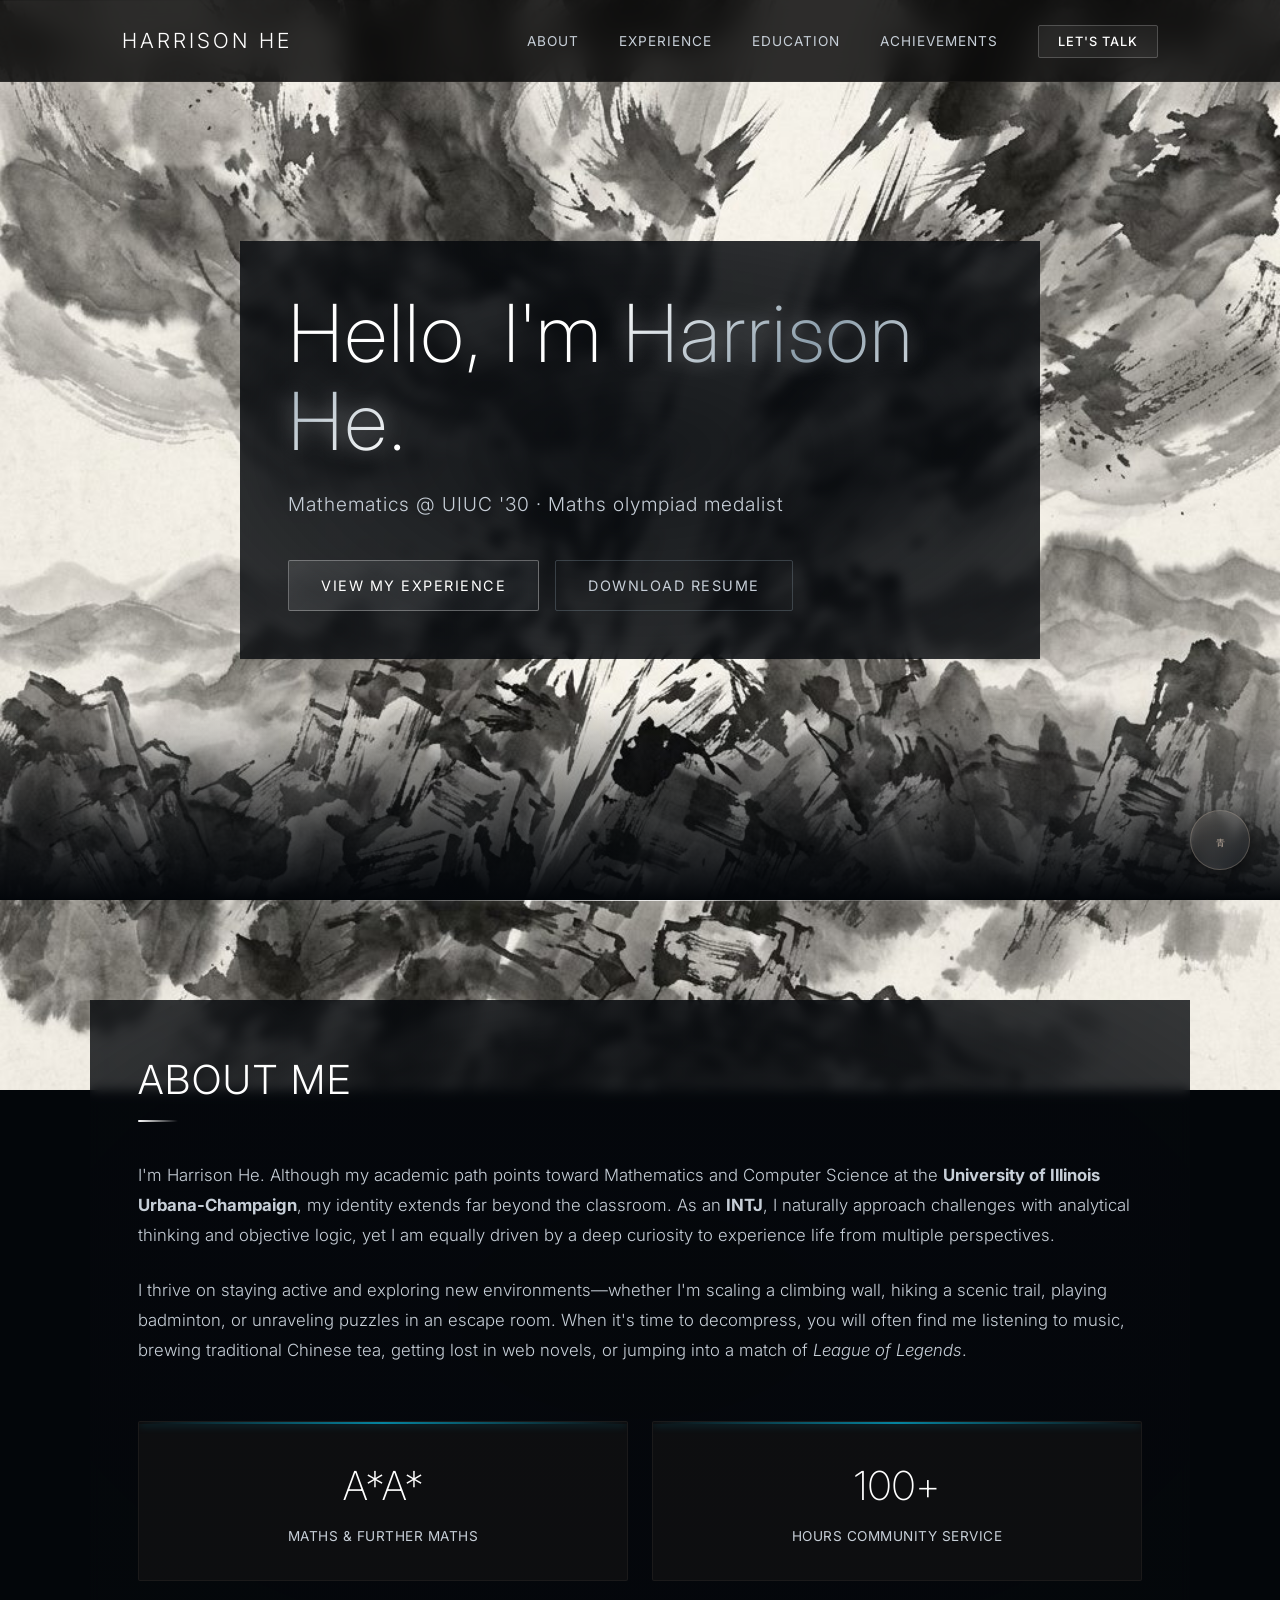
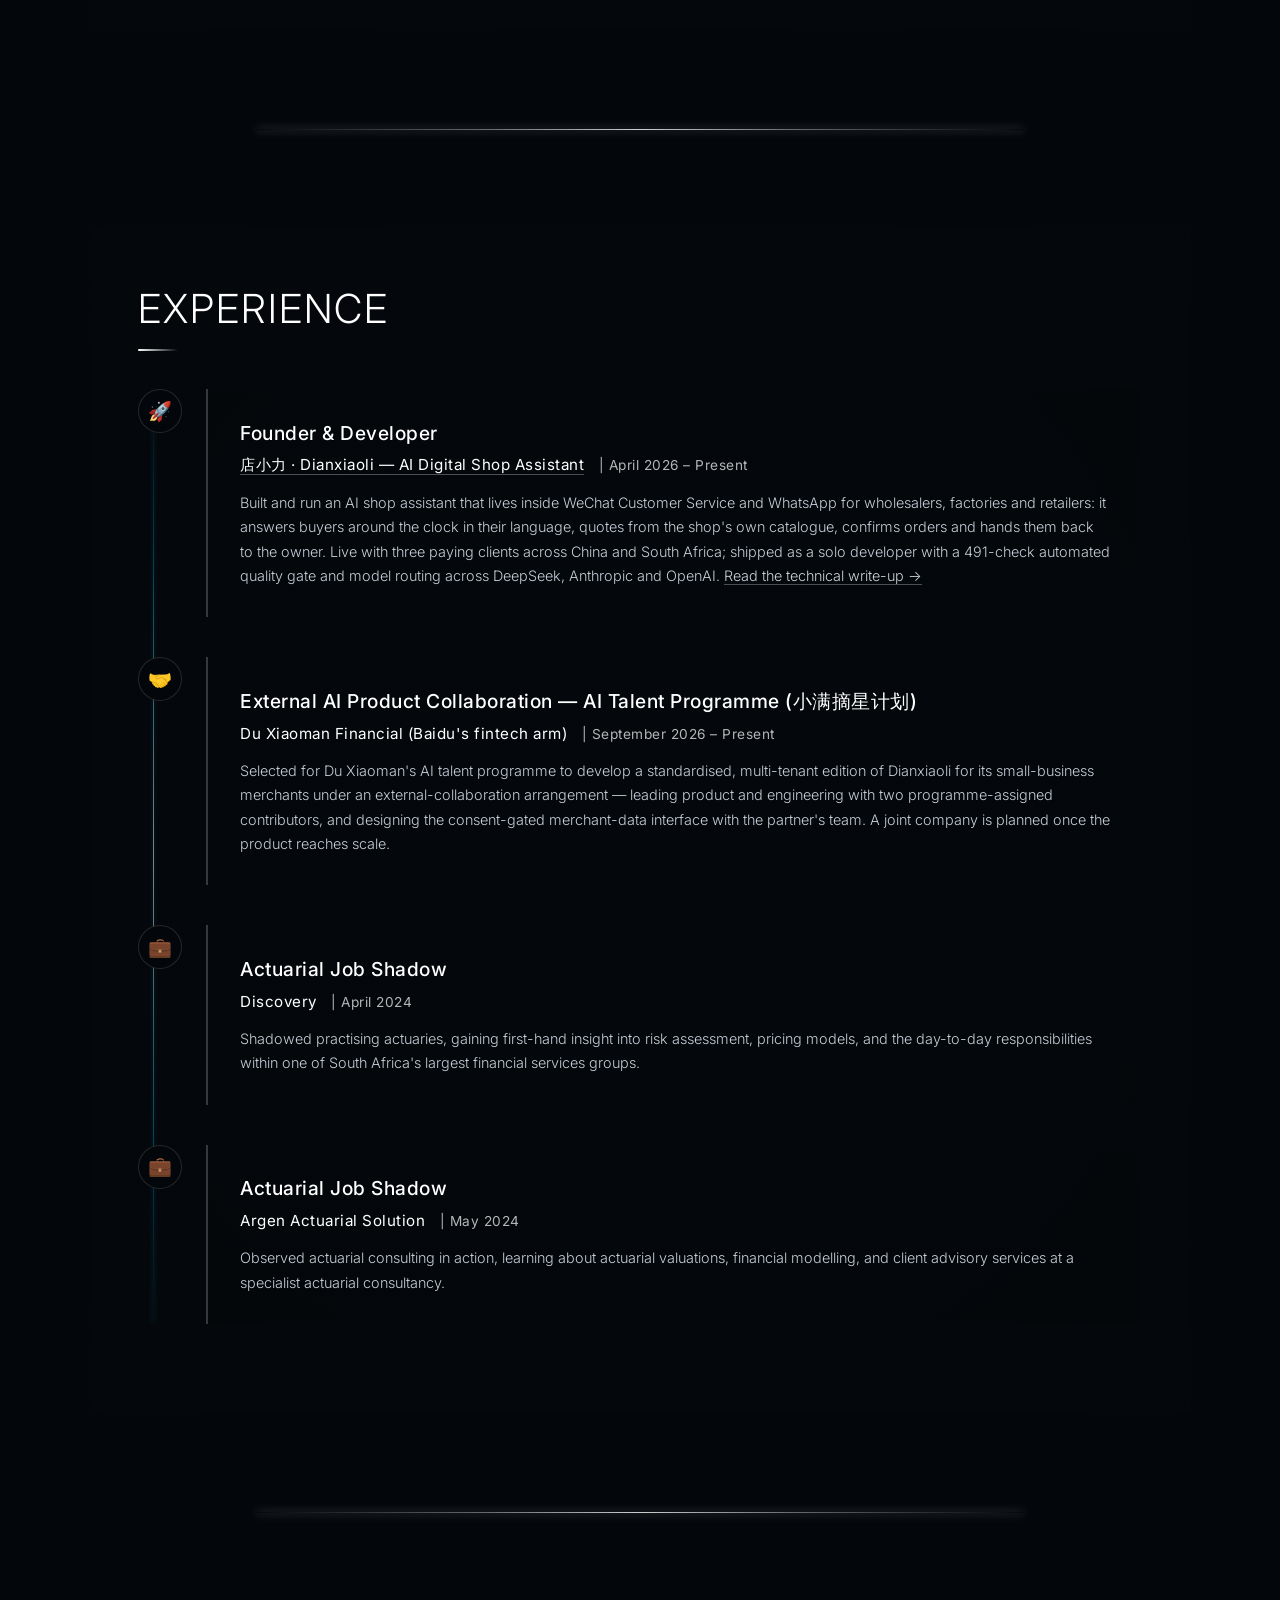
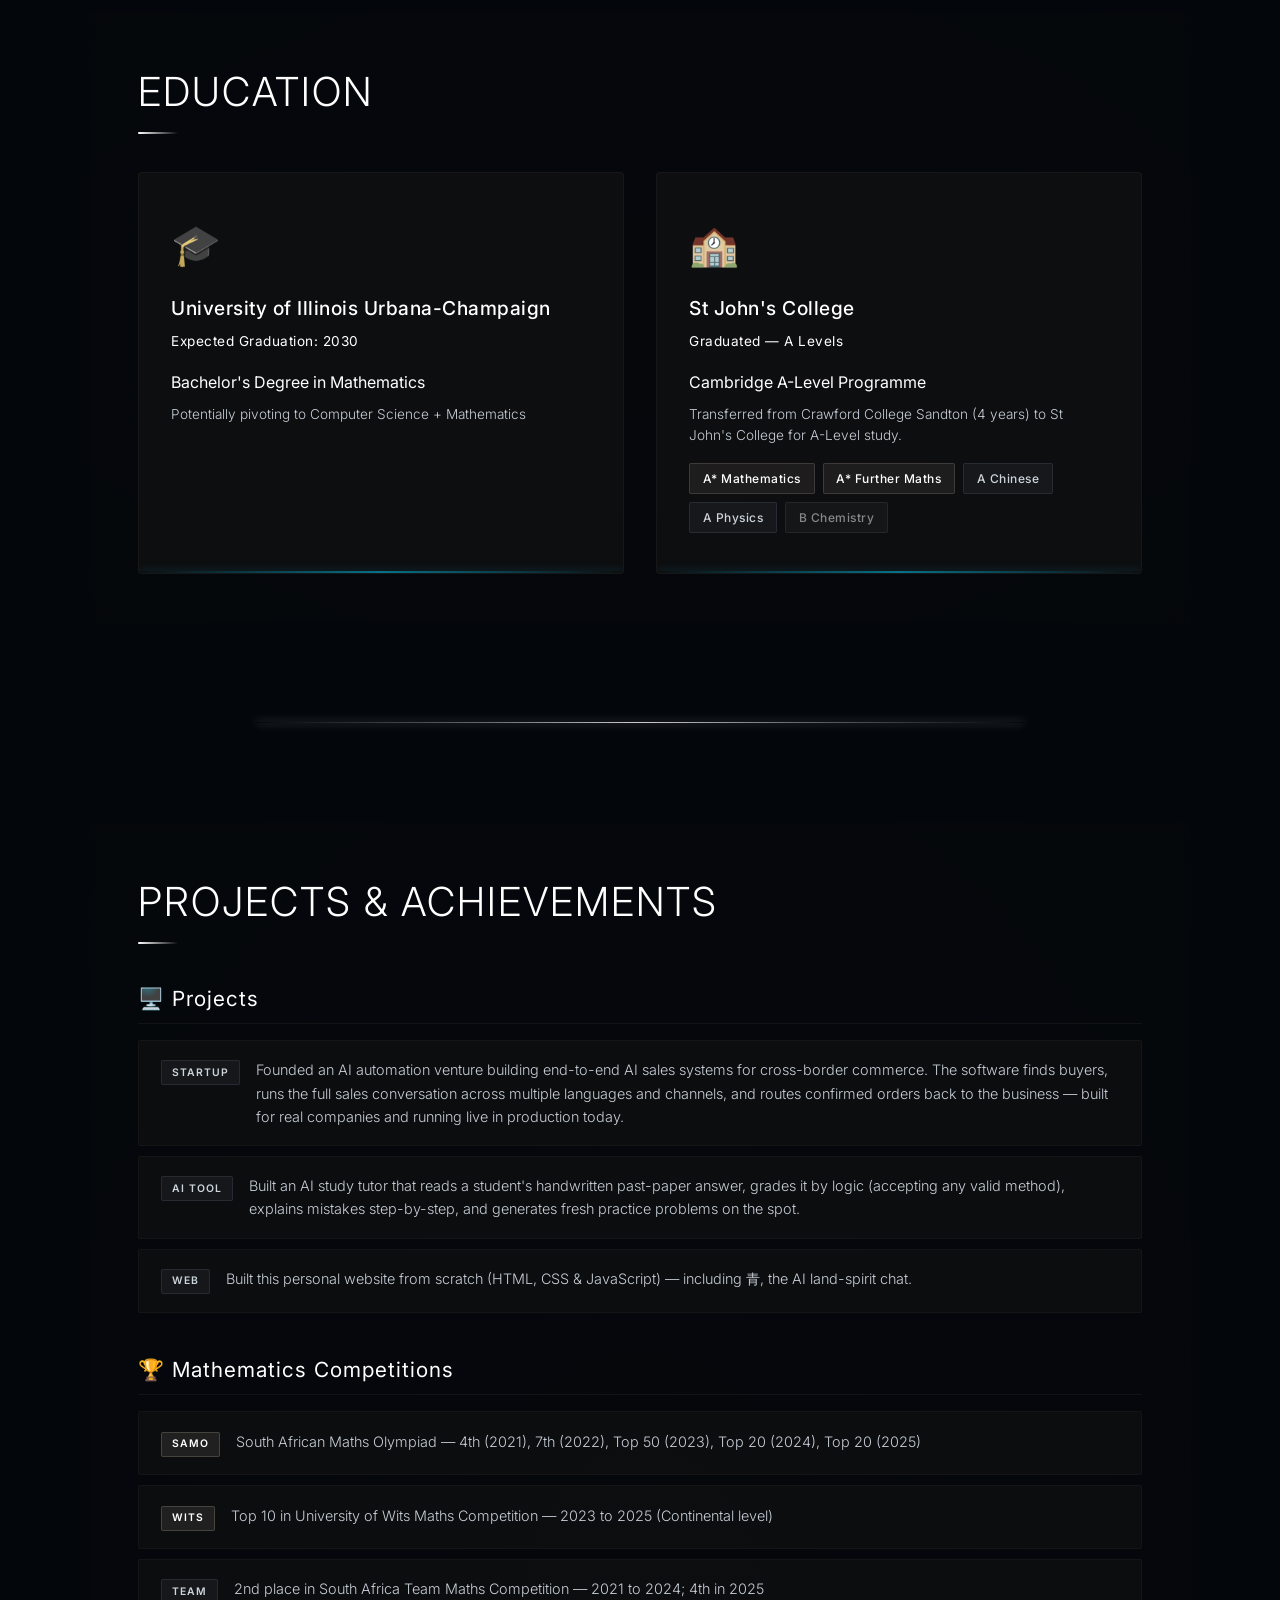
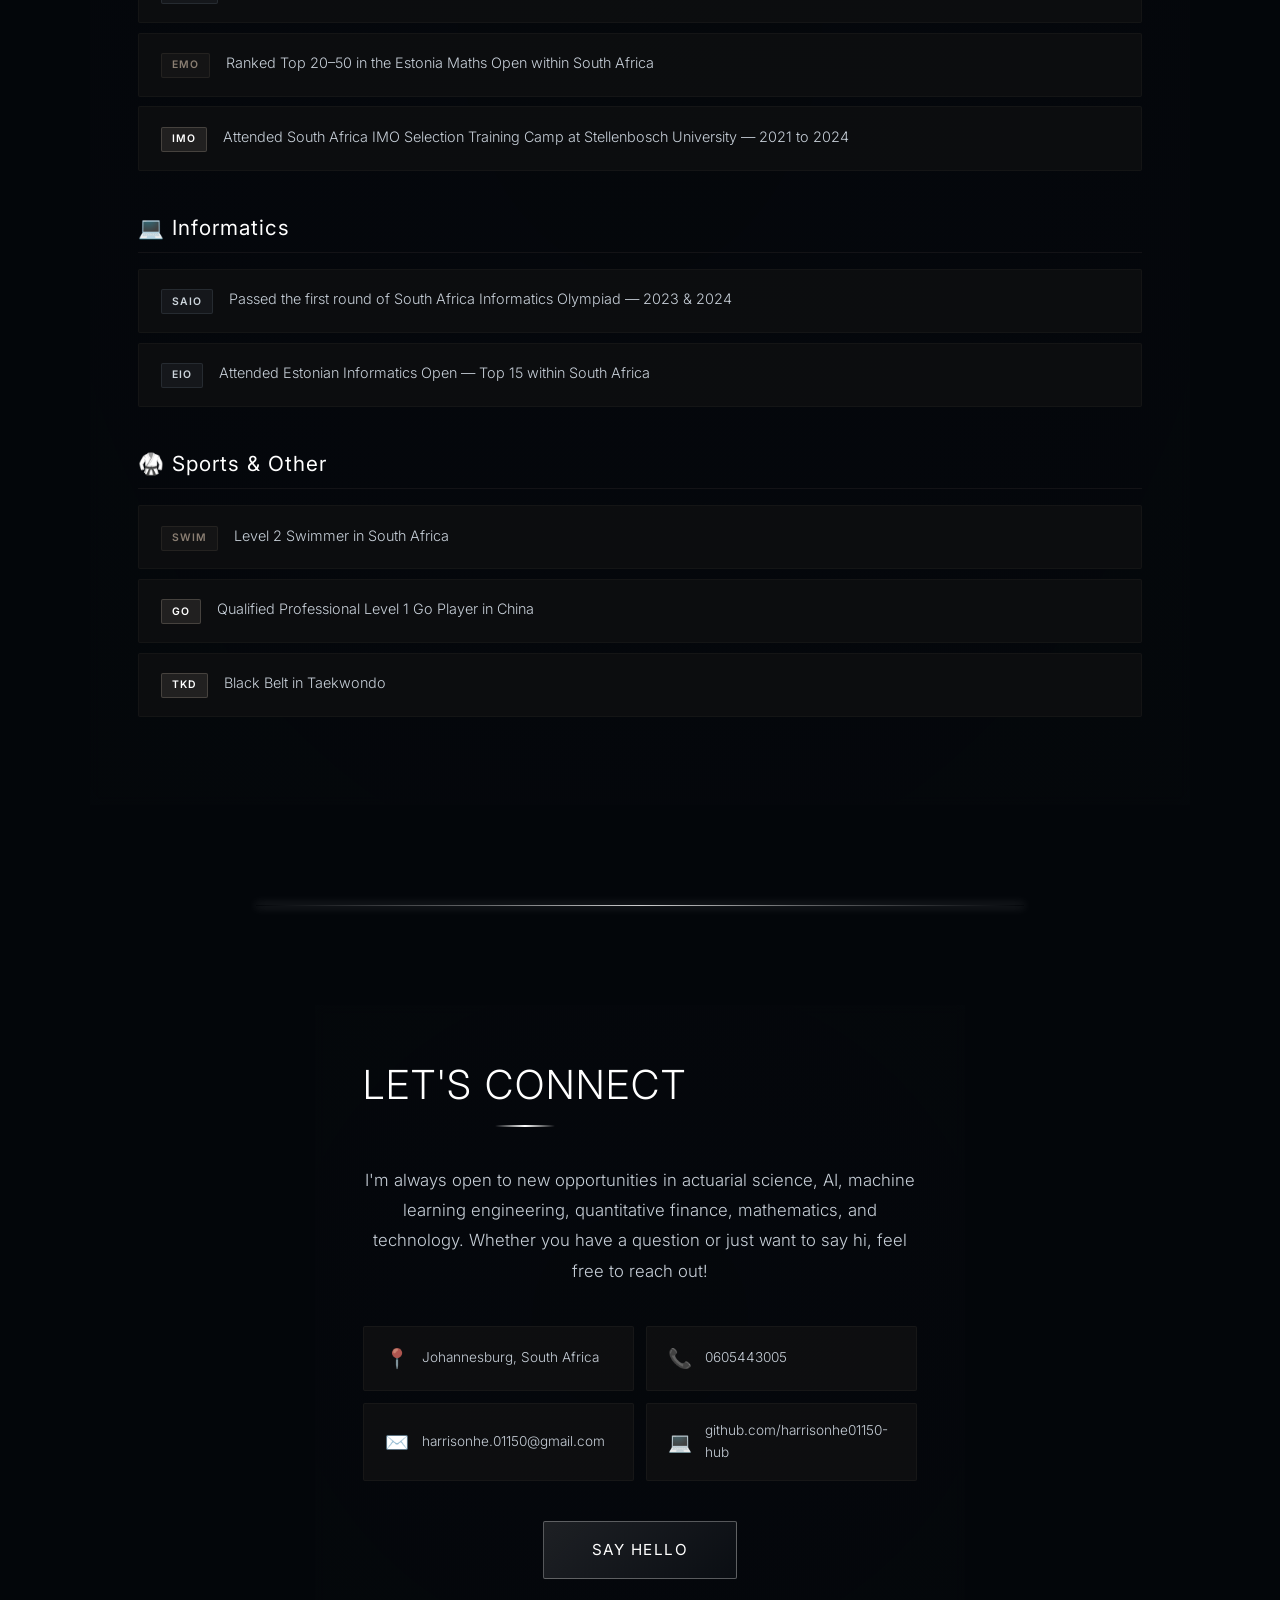
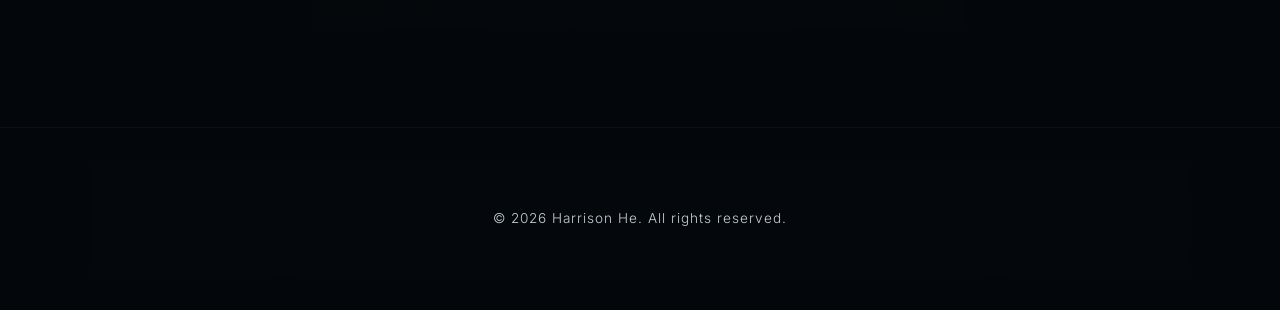
==== index.html @ 388e24ca "Name Du Xiaoman programme; lift text contrast; link Dianxiaoli title" ====
<!DOCTYPE html>
<html lang="en">
<head>
    <meta charset="UTF-8">
    <meta name="viewport" content="width=device-width, initial-scale=1.0">
    <title>Harrison He - Mathematics &amp; AI</title>
    <meta name="description" content="Personal portfolio of Harrison He - Mathematics student at UIUC, maths olympiad medalist, and builder of practical AI tools for small businesses.">
    <!-- Favicon -->
    <link rel="icon" href="data:image/svg+xml,<svg xmlns='http://www.w3.org/2000/svg' viewBox='0 0 100 100'><text y='.9em' font-size='90'>青</text></svg>">
    <!-- Open Graph / social sharing -->
    <meta property="og:title" content="Harrison He — Mathematics &amp; AI">
    <meta property="og:description" content="Mathematics student at UIUC, maths olympiad medalist, and builder of practical AI tools for small businesses.">
    <meta property="og:type" content="website">
    <meta property="og:url" content="https://harrisonhe.com">
    <meta property="og:image" content="https://harrisonhe.com/assets/avatar.png">
    <meta name="twitter:card" content="summary">
    <!-- Google Fonts: Inter for clean modern typography -->
    <link rel="preconnect" href="https://fonts.googleapis.com">
    <link rel="preconnect" href="https://fonts.gstatic.com" crossorigin>
    <link href="https://fonts.googleapis.com/css2?family=Inter:wght@300;400;600;800&display=swap" rel="stylesheet">
    <link rel="stylesheet" href="css/style.css">
    <style>
        /* Qing AI Floating Chat */
        .qing-float-btn { position: fixed; bottom: 30px; right: 30px; width: 60px; height: 60px; background: linear-gradient(135deg, rgba(184, 168, 154, 0.15), rgba(107, 123, 141, 0.15)); border: 1px solid rgba(184, 168, 154, 0.3); border-radius: 50%; display: flex; align-items: center; justify-content: center; cursor: pointer; z-index: 1000; transition: all 0.4s ease; box-shadow: 0 4px 15px rgba(0,0,0,0.5); backdrop-filter: blur(5px); }
        .qing-float-btn:hover { transform: translateY(-5px) scale(1.05); border-color: rgba(184, 168, 154, 0.5); box-shadow: 0 8px 25px rgba(0,0,0,0.6); }
        .qing-float-btn text { font-family: 'Inter', sans-serif; font-size: 30px; fill: #b8a89a; }
        .qing-modal-overlay { position: fixed; top: 0; left: 0; right: 0; bottom: 0; background: rgba(0, 0, 0, 0.7); backdrop-filter: blur(10px); z-index: 2000; display: flex; align-items: center; justify-content: center; opacity: 0; pointer-events: none; transition: opacity 0.4s ease; }
        .qing-modal-overlay.active { opacity: 1; pointer-events: auto; }
        .qing-modal-content { width: 90%; max-width: 1000px; height: 85vh; background: #050507; border: 1px solid rgba(184, 168, 154, 0.2); border-radius: 16px; box-shadow: 0 20px 60px rgba(0, 0, 0, 0.8); position: relative; transform: translateY(20px) scale(0.95); transition: all 0.5s ease; overflow: hidden; }
        .qing-modal-overlay.active .qing-modal-content { transform: translateY(0) scale(1); }
        .qing-modal-close { position: absolute; top: 15px; right: 20px; color: #8a817a; font-size: 24px; cursor: pointer; z-index: 2010; transition: 0.2s ease; background: rgba(10,10,12,0.8); border-radius: 50%; width: 32px; height: 32px; display: flex; align-items: center; justify-content: center; border: 1px solid rgba(184,168,154,0.1); }
        .qing-modal-close:hover { color: #e8e0d4; border-color: rgba(184,168,154,0.4); }
        .qing-modal-iframe { width: 100%; height: 100%; border: none; }
        .qing-tooltip { position: absolute; right: 80px; bottom: 10px; background: rgba(10, 10, 12, 0.95); border: 1px solid rgba(184, 168, 154, 0.4); color: #e8e0d4; padding: 12px 18px; border-radius: 12px; border-bottom-right-radius: 2px; font-size: 14px; white-space: nowrap; opacity: 0; pointer-events: none; transition: all 0.5s cubic-bezier(0.34, 1.56, 0.64, 1); transform: translateX(15px) scale(0.9); font-family: 'Inter', sans-serif; box-shadow: 0 10px 25px rgba(0,0,0,0.5); }
        .qing-tooltip.show { opacity: 1; transform: translateX(0) scale(1); }
        .qing-tooltip::after { content: ''; position: absolute; right: -6px; bottom: 4px; border-width: 6px 0 6px 6px; border-style: solid; border-color: transparent transparent transparent rgba(184, 168, 154, 0.4); }
        .qing-notif-dot { position: absolute; top: -2px; right: -2px; width: 14px; height: 14px; background-color: #ff4757; border-radius: 50%; opacity: 0; transition: opacity 0.3s ease; border: 2px solid #141414; }
        .qing-notif-dot.show { opacity: 1; animation: pulseNotif 2s infinite; }
        @keyframes pulseNotif {
            0% { box-shadow: 0 0 0 0 rgba(255, 71, 87, 0.7); }
            70% { box-shadow: 0 0 0 8px rgba(255, 71, 87, 0); }
            100% { box-shadow: 0 0 0 0 rgba(255, 71, 87, 0); }
        }
    </style>
</head>
<body>
    <!-- Navbar -->
    <nav id="navbar">
        <div class="nav-container">
            <div class="logo">Harrison He</div>
            <button class="nav-toggle" id="nav-toggle" aria-label="Toggle navigation" aria-expanded="false">
                <span></span><span></span><span></span>
            </button>
            <ul class="nav-links" id="nav-links">
                <li><a href="#about">About</a></li>
                <li><a href="#experience">Experience</a></li>
                <li><a href="#education">Education</a></li>
                <li><a href="#achievements">Achievements</a></li>
                <li><a href="#contact" class="btn-primary-small">Let's Talk</a></li>
            </ul>
        </div>
    </nav>

    <!-- Hero Section -->
    <header id="hero" class="section">
        <div class="container hero-content">
            <h1 class="hero-title animate-up">Hello, I'm <span class="gradient-text">Harrison He</span>.</h1>
            <p class="hero-subtitle animate-up delay-1">Mathematics @ UIUC '30 · Maths olympiad medalist</p>
            <div class="hero-cta animate-up delay-2">
                <a href="#experience" class="btn btn-primary">View My Experience</a>
                <a href="material/resume.pdf" class="btn btn-outline" target="_blank" rel="noopener">Download Resume</a>
            </div>
        </div>
    </header>

    <!-- About Section -->
    <section id="about" class="section">
        <div class="container">
            <h2 class="section-title animate-up">About Me</h2>
            <div class="about-grid">
                <div class="about-text animate-up delay-1">
                    <p>I'm Harrison He. Although my academic path points toward Mathematics and Computer Science at the <strong>University of Illinois Urbana-Champaign</strong>, my identity extends far beyond the classroom. As an <strong>INTJ</strong>, I naturally approach challenges with analytical thinking and objective logic, yet I am equally driven by a deep curiosity to experience life from multiple perspectives.</p>
                    <p>I thrive on staying active and exploring new environments—whether I'm scaling a climbing wall, hiking a scenic trail, playing badminton, or unraveling puzzles in an escape room. When it's time to decompress, you will often find me listening to music, brewing traditional Chinese tea, getting lost in web novels, or jumping into a match of <em>League of Legends</em>.</p>
                </div>
                <div class="about-ink-art animate-up delay-2">
                    <div class="about-stats">
                        <div class="stat-card">
                            <h3>A*A*</h3>
                            <p>Maths &amp; Further Maths</p>
                        </div>
                        <div class="stat-card">
                            <h3>100+</h3>
                            <p>Hours Community Service</p>
                        </div>
                    </div>
                </div>
            </div>
        </div>
    </section>

    <!-- Experience Section -->
    <section id="experience" class="section">
        <div class="container">
            <h2 class="section-title animate-up">Experience</h2>
            <div class="timeline">
                <div class="timeline-item animate-up delay-1">
                    <div class="timeline-icon">&#x1F680;</div>
                    <div class="timeline-content">
                        <h3>Founder &amp; Developer</h3>
                        <p class="timeline-company"><a href="dianxiaoli.html" title="Technical write-up" style="border-bottom: 1px solid rgba(205,213,220,0.35);">店小力 · Dianxiaoli — AI Digital Shop Assistant</a> <span style="font-size: 0.9em; opacity: 0.7; font-weight: normal; margin-left: 10px;">| April 2026 – Present</span></p>
                        <p class="timeline-desc">Built and run an AI shop assistant that lives inside WeChat Customer Service and WhatsApp for wholesalers, factories and retailers: it answers buyers around the clock in their language, quotes from the shop's own catalogue, confirms orders and hands them back to the owner. Live with three paying clients across China and South Africa; shipped as a solo developer with a 491-check automated quality gate and model routing across DeepSeek, Anthropic and OpenAI. <a href="dianxiaoli.html" style="color: var(--accent-mist); border-bottom: 1px solid rgba(205,213,220,0.35); white-space: nowrap;">Read the technical write-up →</a></p>
                    </div>
                </div>
                <div class="timeline-item animate-up delay-2">
                    <div class="timeline-icon">&#x1F91D;</div>
                    <div class="timeline-content">
                        <h3>External AI Product Collaboration — AI Talent Programme (小满摘星计划)</h3>
                        <p class="timeline-company">Du Xiaoman Financial (Baidu's fintech arm) <span style="font-size: 0.9em; opacity: 0.7; font-weight: normal; margin-left: 10px;">| September 2026 – Present</span></p>
                        <p class="timeline-desc">Selected for Du Xiaoman's AI talent programme to develop a standardised, multi-tenant edition of Dianxiaoli for its small-business merchants under an external-collaboration arrangement — leading product and engineering with two programme-assigned contributors, and designing the consent-gated merchant-data interface with the partner's team. A joint company is planned once the product reaches scale.</p>
                    </div>
                </div>
                <div class="timeline-item animate-up delay-3">
                    <div class="timeline-icon">&#x1F4BC;</div>
                    <div class="timeline-content">
                        <h3>Actuarial Job Shadow</h3>
                        <p class="timeline-company">Discovery <span style="font-size: 0.9em; opacity: 0.7; font-weight: normal; margin-left: 10px;">| April 2024</span></p>
                        <p class="timeline-desc">Shadowed practising actuaries, gaining first-hand insight into risk assessment, pricing models, and the day-to-day responsibilities within one of South Africa's largest financial services groups.</p>
                    </div>
                </div>
                <div class="timeline-item animate-up delay-4">
                    <div class="timeline-icon">&#x1F4BC;</div>
                    <div class="timeline-content">
                        <h3>Actuarial Job Shadow</h3>
                        <p class="timeline-company">Argen Actuarial Solution <span style="font-size: 0.9em; opacity: 0.7; font-weight: normal; margin-left: 10px;">| May 2024</span></p>
                        <p class="timeline-desc">Observed actuarial consulting in action, learning about actuarial valuations, financial modelling, and client advisory services at a specialist actuarial consultancy.</p>
                    </div>
                </div>
            </div>
        </div>
    </section>

    <!-- Education Section -->
    <section id="education" class="section">
        <div class="container">
            <h2 class="section-title animate-up">Education</h2>
            <div class="education-grid">
                <!-- University -->
                <div class="edu-card animate-up delay-1">
                    <div class="edu-icon">&#x1F393;</div>
                    <div class="edu-header">
                        <h3>University of Illinois Urbana-Champaign</h3>
                        <span class="edu-date">Expected Graduation: 2030</span>
                    </div>
                    <p class="edu-degree">Bachelor's Degree in Mathematics</p>
                    <p class="edu-note">Potentially pivoting to Computer Science + Mathematics</p>
                </div>
                <!-- High School -->
                <div class="edu-card animate-up delay-2">
                    <div class="edu-icon">&#x1F3EB;</div>
                    <div class="edu-header">
                        <h3>St John's College</h3>
                        <span class="edu-date">Graduated &mdash; A Levels</span>
                    </div>
                    <p class="edu-degree">Cambridge A-Level Programme</p>
                    <p class="edu-note">Transferred from Crawford College Sandton (4 years) to St John's College for A-Level study.</p>
                    <div class="grade-chips">
                        <span class="chip chip-star">A* Mathematics</span>
                        <span class="chip chip-star">A* Further Maths</span>
                        <span class="chip chip-a">A Chinese</span>
                        <span class="chip chip-a">A Physics</span>
                        <span class="chip chip-b">B Chemistry</span>
                    </div>
                </div>
            </div>
        </div>
    </section>

    <!-- Projects & Achievements Section -->
    <section id="achievements" class="section">
        <div class="container">
            <h2 class="section-title animate-up">Projects &amp; Achievements</h2>

            <!-- Project -->
            <div class="achievement-category animate-up delay-1">
                <h3 class="category-title">&#x1F5A5;&#xFE0F; Projects</h3>
                <div class="achievement-list">
                    <div class="achievement-item">
                        <span class="achievement-badge badge-project">STARTUP</span>
                        <p>Founded an AI automation venture building end-to-end AI sales systems for cross-border commerce. The software finds buyers, runs the full sales conversation across multiple languages and channels, and routes confirmed orders back to the business &mdash; built for real companies and running live in production today.</p>
                    </div>
                    <div class="achievement-item">
                        <span class="achievement-badge badge-project">AI TOOL</span>
                        <p>Built an AI study tutor that reads a student's handwritten past-paper answer, grades it by logic (accepting any valid method), explains mistakes step-by-step, and generates fresh practice problems on the spot.</p>
                    </div>
                    <div class="achievement-item">
                        <span class="achievement-badge badge-project">WEB</span>
                        <p>Built this personal website from scratch (HTML, CSS &amp; JavaScript) &mdash; including 青, the AI land-spirit chat.</p>
                    </div>
                </div>
            </div>

            <!-- Maths Competitions -->
            <div class="achievement-category animate-up delay-1">
                <h3 class="category-title">&#x1F3C6; Mathematics Competitions</h3>
                <div class="achievement-list">
                    <div class="achievement-item">
                        <span class="achievement-badge badge-gold">SAMO</span>
                        <p>South African Maths Olympiad &mdash; 4th (2021), 7th (2022), Top 50 (2023), Top 20 (2024), Top 20 (2025)</p>
                    </div>
                    <div class="achievement-item">
                        <span class="achievement-badge badge-gold">WITS</span>
                        <p>Top 10 in University of Wits Maths Competition &mdash; 2023 to 2025 (Continental level)</p>
                    </div>
                    <div class="achievement-item">
                        <span class="achievement-badge badge-silver">TEAM</span>
                        <p>2nd place in South Africa Team Maths Competition &mdash; 2021 to 2024; 4th in 2025</p>
                    </div>
                    <div class="achievement-item">
                        <span class="achievement-badge badge-bronze">EMO</span>
                        <p>Ranked Top 20&ndash;50 in the Estonia Maths Open within South Africa</p>
                    </div>
                    <div class="achievement-item">
                        <span class="achievement-badge badge-gold">IMO</span>
                        <p>Attended South Africa IMO Selection Training Camp at Stellenbosch University &mdash; 2021 to 2024</p>
                    </div>
                </div>
            </div>

            <!-- Informatics -->
            <div class="achievement-category animate-up delay-2">
                <h3 class="category-title">&#x1F4BB; Informatics</h3>
                <div class="achievement-list">
                    <div class="achievement-item">
                        <span class="achievement-badge badge-silver">SAIO</span>
                        <p>Passed the first round of South Africa Informatics Olympiad &mdash; 2023 &amp; 2024</p>
                    </div>
                    <div class="achievement-item">
                        <span class="achievement-badge badge-silver">EIO</span>
                        <p>Attended Estonian Informatics Open &mdash; Top 15 within South Africa</p>
                    </div>
                </div>
            </div>

            <!-- Sports & Other -->
            <div class="achievement-category animate-up delay-2">
                <h3 class="category-title">&#x1F94B; Sports &amp; Other</h3>
                <div class="achievement-list">
                    <div class="achievement-item">
                        <span class="achievement-badge badge-bronze">SWIM</span>
                        <p>Level 2 Swimmer in South Africa</p>
                    </div>
                    <div class="achievement-item">
                        <span class="achievement-badge badge-gold">GO</span>
                        <p>Qualified Professional Level 1 Go Player in China</p>
                    </div>
                    <div class="achievement-item">
                        <span class="achievement-badge badge-gold">TKD</span>
                        <p>Black Belt in Taekwondo</p>
                    </div>
                </div>
            </div>
        </div>
    </section>

    <!-- Contact Section -->
    <section id="contact" class="section">
        <div class="container contact-container animate-up">
            <h2 class="section-title text-center">Let's Connect</h2>
            <p class="contact-text text-center">I'm always open to new opportunities in actuarial science, AI, machine learning engineering, quantitative finance, mathematics, and technology. Whether you have a question or just want to say hi, feel free to reach out!</p>
            <div class="contact-details">
                <div class="contact-item">
                    <span class="contact-icon">&#x1F4CD;</span>
                    <p>Johannesburg, South Africa</p>
                </div>
                <div class="contact-item">
                    <span class="contact-icon">&#x1F4DE;</span>
                    <p>0605443005</p>
                </div>
                <div class="contact-item">
                    <span class="contact-icon">&#x2709;&#xFE0F;</span>
                    <a href="mailto:harrisonhe.01150@gmail.com">harrisonhe.01150@gmail.com</a>
                </div>
                <div class="contact-item">
                    <span class="contact-icon">&#x1F4BB;</span>
                    <a href="https://github.com/harrisonhe01150-hub" target="_blank" rel="noopener">github.com/harrisonhe01150-hub</a>
                </div>
            </div>
            <div class="contact-cta">
                <a href="mailto:harrisonhe.01150@gmail.com" class="btn btn-primary btn-large">Say Hello</a>
            </div>
        </div>
    </section>


    <!-- Qing AI Floating Button -->
    <div class="qing-float-btn" id="qing-float-btn" title="Talk to 青 (AI)" role="button" tabindex="0" aria-label="Talk to 青, the AI land spirit">
        <div class="qing-tooltip" id="qing-tooltip">I'm the Land Spirit. Need help?</div>
        <div class="qing-notif-dot" id="qing-notif-dot"></div>
        <svg xmlns="http://www.w3.org/2000/svg" viewBox="0 0 100 100" width="30" height="30">
            <text x="50" y="70" text-anchor="middle">青</text>
        </svg>
    </div>

    <!-- Qing AI Modal -->
    <div class="qing-modal-overlay" id="qing-modal-overlay">
        <div class="qing-modal-content">
            <div class="qing-modal-close" id="qing-modal-close" role="button" tabindex="0" aria-label="Close chat">&times;</div>
            <iframe data-src="qing.html" class="qing-modal-iframe" id="qing-iframe" title="Chat with 青"></iframe>
        </div>
    </div>

    <!-- Footer -->
    <footer>
        <div class="container">
            <p>&copy; <span id="footer-year">2026</span> Harrison He. All rights reserved.</p>
        </div>
    </footer>

    <script src="js/script.js?v=2"></script>
    <script>
        // Qing AI Modal Logic
        const qingBtn = document.getElementById('qing-float-btn');
        const qingModal = document.getElementById('qing-modal-overlay');
        const qingClose = document.getElementById('qing-modal-close');
        const qingTooltip = document.getElementById('qing-tooltip');
        const qingNotifDot = document.getElementById('qing-notif-dot');
        let hasOpenedQing = false;
        
        function openQing() {
            // Lazy-load the chat iframe only when first opened (saves ~all of
            // qing.html's JS/CSS/fonts for visitors who never open the chat)
            const iframe = document.getElementById('qing-iframe');
            if (iframe && !iframe.src) {
                iframe.src = iframe.dataset.src;
            }
            qingModal.classList.add('active');
            document.body.style.overflow = 'hidden';
            qingTooltip.classList.remove('show');
            qingNotifDot.classList.remove('show');
            hasOpenedQing = true;
        }

        function closeQing() {
            qingModal.classList.remove('active');
            document.body.style.overflow = '';
        }

        // Escape key closes the modal
        document.addEventListener('keydown', (e) => {
            if (e.key === 'Escape' && qingModal.classList.contains('active')) {
                closeQing();
            }
        });

        qingBtn.addEventListener('click', openQing);

        qingClose.addEventListener('click', closeQing);

        // These two controls are <div>s, so they need explicit keyboard
        // activation — Enter/Space only fire click on real buttons.
        function activateOnKey(el, fn) {
            el.addEventListener('keydown', (e) => {
                if (e.key === 'Enter' || e.key === ' ') {
                    e.preventDefault();
                    fn();
                }
            });
        }
        activateOnKey(qingBtn, openQing);
        activateOnKey(qingClose, closeQing);

        qingModal.addEventListener('click', (e) => {
            if(e.target === qingModal) {
                closeQing();
            }
        });

        // Auto-update footer year
        const yearEl = document.getElementById('footer-year');
        if (yearEl) yearEl.textContent = new Date().getFullYear();

        // Land Spirit proactively offers help
        setTimeout(() => {
            if (!hasOpenedQing) {
                qingTooltip.classList.add('show');
                qingNotifDot.classList.add('show');
            }
        }, 3000);

        // Retire the whole nudge together — previously the red dot was left
        // pulsing forever after the tooltip faded.
        setTimeout(() => {
            qingTooltip.classList.remove('show');
            qingNotifDot.classList.remove('show');
        }, 12000);
    </script>
</body>
</html>
---- css/style.css ----
/* =========================================
   CSS Reset & Base Variables
   Sword Path Blessed Land (剑道福地) Theme
   ========================================= */
   :root {
    /* Color Palette - Profound Void & Cutting Azure */
    --bg-base: #03060a;      /* Extremely profound dark void */
    --bg-surface: #070c16;   /* Slightly lighter for cards */
    --bg-card: rgba(14, 25, 40, 0.4);
    
    --text-primary: #ffffff; /* Piercing silver-white */
    --text-secondary: #c7cfd8; /* Steel grey, lifted for legibility on the ink wash */
    
    /* Sword Path Accents */
    --accent-ink: #ffffff; /* Blinding Silver Light */
    --accent-mist: #cdd5dc; /* Metal/Steel glare */
    --gradient-accent: linear-gradient(135deg, var(--accent-ink), var(--accent-mist));

    /* Typography */
    --font-main: 'Inter', sans-serif;
    
    /* Spacing & Layout */
    --container-width: 1100px;
    --radius-md: 2px; /* Sharper corners for sword path */
    --radius-lg: 4px;
    
    /* Transitions */
    --transition-smooth: all 0.4s cubic-bezier(0.4, 0, 0.2, 1);
}

* {
    margin: 0;
    padding: 0;
    box-sizing: border-box;
}

html {
    scroll-behavior: smooth;
}

body {
    background-color: var(--bg-base);
    color: var(--text-primary);
    font-family: var(--font-main);
    line-height: 1.6;
    overflow-x: hidden;
    /* Massive immersive Bo Qing background (Full-Bleed Parallax) */
    background-image: url('../assets/bo-qing-bg.jpg');
    background-size: cover;
    background-attachment: fixed;
    background-position: center;
    background-repeat: no-repeat;
}

a {
    text-decoration: none;
    color: inherit;
    transition: var(--transition-smooth);
}

.container {
    max-width: var(--container-width);
    margin: 0 auto;
    padding: 3rem;
    /* Seamless Ink Diffusion (No box, just a soft dark mist behind text) */
    /* Ink-paper panel: the wash stays visible but always sits behind a dark scrim, so text never lands on a light patch */
    background: radial-gradient(ellipse at center, rgba(5, 8, 12, 0.93) 0%, rgba(5, 8, 12, 0.86) 65%, rgba(5, 8, 12, 0.80) 100%);
    backdrop-filter: blur(6px);
    -webkit-backdrop-filter: blur(6px);
    border: 1px solid rgba(205, 213, 220, 0.06);
    -webkit-backdrop-filter: blur(4px);
    border: none;
    border-radius: 0; 
    box-shadow: none; /* No box shadows, keeping it completely integrated with the background */
}

/* =========================================
   Typography & Utilities
   ========================================= */
.gradient-text {
    background: linear-gradient(135deg, #ffffff, #8c9eab, #ffffff);
    -webkit-background-clip: text;
    -webkit-text-fill-color: transparent;
    background-clip: text;
    color: transparent;
    filter: drop-shadow(0 0 10px rgba(255, 255, 255, 0.4));
}

.section {
    padding: 100px 0;
    position: relative;
}

/* Splitting Sword Light divider between sections */
.section::before {
    content: '';
    position: absolute;
    top: 0;
    left: 50%;
    transform: translateX(-50%);
    width: 60%;
    height: 1px;
    background: linear-gradient(90deg, 
        transparent, 
        rgba(255, 255, 255, 0.4) 30%, 
        rgba(255, 255, 255, 0.8) 50%, 
        rgba(255, 255, 255, 0.4) 70%, 
        transparent);
    box-shadow: 0 0 10px rgba(255, 255, 255, 0.6);
}

.section-title {
    font-size: 2.5rem;
    font-weight: 300;
    margin-bottom: 3rem;
    position: relative;
    display: inline-block;
    letter-spacing: 2px;
    text-transform: uppercase;
}

.section-title::after {
    content: '';
    position: absolute;
    bottom: -10px;
    left: 0;
    width: 40px;
    height: 2px;
    background: linear-gradient(90deg, var(--accent-ink), transparent);
    border-radius: 1px;
}

.text-center {
    text-align: center;
}
.text-center.section-title::after {
    left: 50%;
    transform: translateX(-50%);
    width: 60px;
    background: linear-gradient(90deg, transparent, var(--accent-ink), transparent);
}

/* =========================================
   Buttons - Ink Wash Style
   ========================================= */
.btn {
    display: inline-block;
    padding: 0.8rem 2rem;
    border-radius: 2px;
    font-weight: 400;
    font-size: 0.9rem;
    cursor: pointer;
    transition: var(--transition-smooth);
    border: none;
    outline: none;
    letter-spacing: 1.5px;
    text-transform: uppercase;
}

.btn-primary {
    background: linear-gradient(135deg, rgba(255, 255, 255, 0.1), rgba(140, 158, 171, 0.05));
    color: #ffffff;
    border: 1px solid rgba(255, 255, 255, 0.3);
}

.btn-primary:hover {
    transform: translateY(-2px);
    background: linear-gradient(135deg, rgba(255, 255, 255, 0.2), rgba(140, 158, 171, 0.15));
    box-shadow: 0 0 20px rgba(255, 255, 255, 0.4);
    border-color: rgba(255, 255, 255, 0.8);
    color: #fff;
}

.btn-outline {
    background: transparent;
    border: 1px solid rgba(140, 158, 171, 0.3);
    color: var(--text-secondary);
}

.btn-outline:hover {
    border-color: rgba(255, 255, 255, 0.6);
    color: var(--text-primary);
    background: rgba(255, 255, 255, 0.05);
}

.btn-primary-small {
    background: rgba(255, 255, 255, 0.05);
    color: var(--accent-ink);
    padding: 0.5rem 1.2rem;
    border-radius: 2px;
    font-weight: 500;
    border: 1px solid rgba(255, 255, 255, 0.2);
    letter-spacing: 1px;
    text-transform: uppercase;
    font-size: 0.8rem;
}
.btn-primary-small:hover {
    background: rgba(255, 255, 255, 0.15);
    border-color: rgba(255, 255, 255, 0.6);
    box-shadow: 0 0 10px rgba(255, 255, 255, 0.3);
    color: #fff;
}

/* =========================================
   Navbar - Minimal Ink Style
   ========================================= */
#navbar {
    position: fixed;
    top: 0;
    width: 100%;
    z-index: 1000;
    padding: 1.5rem 0;
    transition: var(--transition-smooth);
    background: rgba(10, 10, 10, 0.85);
    backdrop-filter: blur(12px);
    -webkit-backdrop-filter: blur(12px);
    border-bottom: 1px solid rgba(184, 168, 154, 0.06);
}

#navbar.scrolled {
    padding: 1rem 0;
    box-shadow: 0 10px 40px rgba(0,0,0,0.6);
}

.nav-container {
    max-width: var(--container-width);
    margin: 0 auto;
    padding: 0 2rem;
    display: flex;
    justify-content: space-between;
    align-items: center;
}

.logo {
    font-weight: 300;
    font-size: 1.3rem;
    letter-spacing: 3px;
    text-transform: uppercase;
    color: var(--accent-ink);
}

.nav-links {
    list-style: none;
    display: flex;
    gap: 2.5rem;
    align-items: center;
}

.nav-links a:not(.btn-primary-small) {
    font-weight: 400;
    color: var(--text-secondary);
    font-size: 0.85rem;
    letter-spacing: 1px;
    text-transform: uppercase;
}

.nav-links a:not(.btn-primary-small):hover {
    color: var(--text-primary);
}

/* =========================================
   Hero Section - Ink Wash Mist
   ========================================= */
#hero {
    min-height: 100vh;
    display: flex;
    align-items: center;
    position: relative;
    /* Hero does not strictly need the container box if we want pure full screen, 
       but we will keep the glassmorphism card for the hero text */
}

#hero::before {
    /* Shadow overlay to make text pop against the background */
    content: '';
    position: absolute;
    top: 0; left: 0; right: 0; bottom: 0;
    background: linear-gradient(to right, rgba(3, 6, 10, 0.8) 0%, transparent 80%);
    z-index: 1;
    pointer-events: none;
}

.hero-content {
    position: relative;
    z-index: 10;
    max-width: 800px;
}

.hero-title {
    font-size: clamp(3rem, 8vw, 5rem);
    font-weight: 200;
    line-height: 1.1;
    margin-bottom: 1.5rem;
    letter-spacing: 2px;
}

.hero-subtitle {
    font-size: clamp(1rem, 3vw, 1.2rem);
    color: var(--text-secondary);
    margin-bottom: 2.5rem;
    max-width: 600px;
    font-weight: 300;
    letter-spacing: 1px;
}

.hero-cta {
    display: flex;
    gap: 1rem;
}

/* Stat cards under the About text */
.about-ink-art {
    display: flex;
    flex-direction: column;
    gap: 1.5rem;
}

#education {
    position: relative;
}

#education .container {
    position: relative;
    z-index: 1;
}

/* Floating ink particles animation */
@keyframes floatParticle {
    0%, 100% { transform: translateY(0) translateX(0); opacity: 0; }
    10% { opacity: 0.4; }
    90% { opacity: 0.4; }
    50% { transform: translateY(-100px) translateX(30px); }
}

@keyframes inkDrift {
    0% { transform: translateY(0) rotate(0deg); opacity: 0.1; }
    50% { opacity: 0.3; }
    100% { transform: translateY(-200px) rotate(180deg); opacity: 0; }
}

#hero::after {
    content: '';
    position: absolute;
    bottom: 0;
    left: 0;
    right: 0;
    height: 200px;
    background: linear-gradient(to top, var(--bg-base), transparent);
    z-index: 2;
    pointer-events: none;
}

/* =========================================
   About Section - Full Width inside Glass
   ========================================= */
.about-grid {
    display: flex;
    flex-direction: column;
    gap: 2rem;
}

.achievements-grid {
    display: grid;
    grid-template-columns: repeat(auto-fit, minmax(200px, 1fr));
    gap: 1.5rem;
}

.about-text p {
    font-size: 1.05rem;
    color: var(--text-secondary);
    margin-bottom: 1.5rem;
    line-height: 1.8;
    font-weight: 300;
}

.about-stats {
    display: grid;
    grid-template-columns: 1fr 1fr;
    gap: 1.5rem;
}

.stat-card {
    background: rgba(20, 20, 20, 0.6);
    padding: 2rem;
    border-radius: var(--radius-md);
    border: 1px solid rgba(184, 168, 154, 0.08);
    text-align: center;
    transition: var(--transition-smooth);
    position: relative;
    overflow: hidden;
}

/* Sword Dao Borders on cards */
.stat-card::before {
    content: '';
    position: absolute;
    top: 0;
    left: 0;
    right: 0;
    height: 2px;
    background: linear-gradient(90deg, transparent, rgba(0, 210, 255, 0.6), transparent);
    box-shadow: 0 0 10px rgba(0, 210, 255, 0.4);
}

.stat-card:hover {
    transform: translateY(-5px);
    border-color: rgba(0, 210, 255, 0.3);
    box-shadow: 0 0 25px rgba(0, 210, 255, 0.1);
}

.stat-card h3 {
    font-size: 2.5rem;
    font-weight: 200;
    color: var(--accent-ink);
    margin-bottom: 0.5rem;
    letter-spacing: 1px;
}

.stat-card p {
    color: var(--text-secondary);
    font-size: 0.85rem;
    letter-spacing: 0.5px;
    text-transform: uppercase;
}

/* =========================================
   Experience Timeline - Sword Path Style
   ========================================= */
.timeline {
    position: relative;
    padding-left: 40px;
}

.timeline::before {
    content: '';
    position: absolute;
    left: 15px;
    top: 0;
    bottom: 0;
    width: 1px;
    background: linear-gradient(to bottom, 
        transparent, 
        rgba(0, 210, 255, 0.3) 20%, 
        rgba(255, 255, 255, 0.5) 50%, 
        rgba(0, 210, 255, 0.3) 80%, 
        transparent);
    box-shadow: 0 0 5px rgba(0, 210, 255, 0.3);
}

.timeline-item {
    position: relative;
    margin-bottom: 2.5rem;
    display: flex;
    gap: 1.5rem;
    align-items: flex-start;
}

.timeline-icon {
    flex-shrink: 0;
    width: 44px;
    height: 44px;
    background: var(--bg-base);
    border: 1px solid rgba(184, 168, 154, 0.2);
    border-radius: 50%;
    display: flex;
    align-items: center;
    justify-content: center;
    font-size: 1.2rem;
    position: relative;
    z-index: 2;
    margin-left: -40px;
}

.timeline-content {
    background: rgba(5, 8, 12, 0.55);
    padding: 1.8rem 2rem;
    border: none;
    box-shadow: none; /* Removed floating box shadow */
    border-left: 2px solid rgba(255, 255, 255, 0.2);
    flex: 1;
    transition: var(--transition-smooth);
}

.timeline-content:hover {
    border-color: rgba(184, 168, 154, 0.15);
    box-shadow: 0 10px 30px rgba(0,0,0,0.3);
    transform: translateY(-3px);
}

.timeline-content h3 {
    font-size: 1.2rem;
    font-weight: 500;
    margin-bottom: 0.3rem;
    letter-spacing: 0.5px;
}

.timeline-company {
    color: var(--accent-ink);
    font-weight: 400;
    font-size: 0.95rem;
    margin-bottom: 0.8rem;
    letter-spacing: 0.5px;
}

.timeline-desc {
    color: var(--text-secondary);
    font-size: 0.9rem;
    line-height: 1.7;
    font-weight: 300;
}

/* =========================================
   Education Section
   ========================================= */
.education-grid {
    display: grid;
    grid-template-columns: repeat(auto-fit, minmax(350px, 1fr));
    gap: 2rem;
}

.edu-card {
    background: rgba(20, 20, 20, 0.6);
    padding: 2.5rem 2rem;
    border-radius: var(--radius-lg);
    border: 1px solid rgba(184, 168, 154, 0.06);
    transition: var(--transition-smooth);
    position: relative;
    overflow: hidden;
}

/* Sword Dao sharp accent */
.edu-card::after {
    content: '';
    position: absolute;
    bottom: 0;
    left: 0;
    right: 0;
    height: 2px;
    background: linear-gradient(90deg, transparent, rgba(0, 210, 255, 0.5), transparent);
    box-shadow: 0 0 8px rgba(0, 210, 255, 0.3);
}

.edu-card:hover {
    transform: translateY(-5px);
    border-color: rgba(0, 210, 255, 0.2);
    box-shadow: 0 10px 30px rgba(0, 210, 255, 0.1);
}

.edu-icon {
    font-size: 2.5rem;
    margin-bottom: 1rem;
    filter: grayscale(0.5);
}

.edu-header {
    margin-bottom: 1rem;
}

.edu-header h3 {
    font-size: 1.2rem;
    font-weight: 500;
    margin-bottom: 0.3rem;
    letter-spacing: 0.5px;
}

.edu-date {
    color: var(--accent-ink);
    font-size: 0.85rem;
    font-weight: 400;
    letter-spacing: 0.5px;
}

.edu-degree {
    font-size: 1rem;
    color: var(--text-primary);
    font-weight: 400;
    margin-bottom: 0.5rem;
}

.edu-note {
    color: var(--text-secondary);
    font-size: 0.85rem;
    line-height: 1.6;
    margin-bottom: 1rem;
    font-weight: 300;
}

.grade-chips {
    display: flex;
    flex-wrap: wrap;
    gap: 0.5rem;
    margin-top: 1rem;
}

.chip {
    padding: 0.3rem 0.8rem;
    border-radius: 2px;
    font-size: 0.75rem;
    font-weight: 500;
    border: 1px solid;
    letter-spacing: 0.5px;
}

.chip-star {
    background: rgba(184, 168, 154, 0.1);
    color: var(--accent-ink);
    border-color: rgba(184, 168, 154, 0.2);
}

.chip-a {
    background: rgba(107, 123, 141, 0.1);
    color: var(--accent-mist);
    border-color: rgba(107, 123, 141, 0.2);
}

.chip-b {
    background: rgba(100, 100, 100, 0.1);
    color: #888;
    border-color: rgba(100, 100, 100, 0.2);
}

/* =========================================
   Achievement Cards - Ink Seal Style
   ========================================= */
.stat-emoji {
    font-size: 2.5rem;
    margin-bottom: 0.5rem;
    filter: grayscale(0.5);
}

.stat-label {
    font-size: 1rem;
    color: var(--text-primary);
    font-weight: 500;
    margin-bottom: 0.3rem;
    letter-spacing: 0.5px;
}

.stat-sub {
    font-size: 0.8rem;
    color: var(--text-secondary);
    line-height: 1.5;
    font-weight: 300;
}

/* =========================================
   Projects & Achievements - Scroll Style
   ========================================= */
.achievement-category {
    margin-bottom: 2.5rem;
}

.category-title {
    font-size: 1.3rem;
    font-weight: 400;
    margin-bottom: 1rem;
    padding-bottom: 0.5rem;
    border-bottom: 1px solid rgba(184, 168, 154, 0.08);
    letter-spacing: 1px;
}

.achievement-list {
    display: flex;
    flex-direction: column;
    gap: 0.6rem;
}

.achievement-item {
    display: flex;
    align-items: flex-start;
    gap: 1rem;
    background: rgba(20, 20, 20, 0.5);
    padding: 1.1rem 1.4rem;
    border-radius: var(--radius-md);
    border: 1px solid rgba(184, 168, 154, 0.05);
    transition: var(--transition-smooth);
}

.achievement-item:hover {
    border-color: rgba(184, 168, 154, 0.12);
    transform: translateX(5px);
    box-shadow: 0 5px 25px rgba(0,0,0,0.2);
}

.achievement-item p {
    color: var(--text-secondary);
    font-size: 0.9rem;
    line-height: 1.6;
    flex: 1;
    font-weight: 300;
}

.achievement-badge {
    flex-shrink: 0;
    padding: 0.2rem 0.6rem;
    border-radius: 2px;
    font-size: 0.65rem;
    font-weight: 600;
    letter-spacing: 1px;
    text-transform: uppercase;
    margin-top: 2px;
}

/* Monochrome ink seal badge colors */
.badge-gold {
    background: rgba(184, 168, 154, 0.12);
    color: var(--accent-ink);
    border: 1px solid rgba(184, 168, 154, 0.25);
}

.badge-silver {
    background: rgba(107, 123, 141, 0.1);
    color: var(--accent-mist);
    border: 1px solid rgba(107, 123, 141, 0.2);
}

.badge-bronze {
    background: rgba(100, 90, 80, 0.1);
    color: #8a7e72;
    border: 1px solid rgba(100, 90, 80, 0.2);
}

.badge-project {
    background: rgba(107, 123, 141, 0.1);
    color: var(--accent-mist);
    border: 1px solid rgba(107, 123, 141, 0.2);
}

/* =========================================
   Contact & Footer - Ink Wash
   ========================================= */
.contact-container {
    max-width: 650px;
}

.contact-text {
    color: var(--text-secondary);
    font-size: 1.05rem;
    margin-bottom: 2.5rem;
    font-weight: 300;
    line-height: 1.8;
}

.contact-details {
    display: grid;
    grid-template-columns: 1fr 1fr;
    gap: 0.8rem;
    margin-bottom: 2.5rem;
}

.contact-item {
    display: flex;
    align-items: center;
    gap: 0.8rem;
    background: rgba(20, 20, 20, 0.6);
    padding: 1rem 1.3rem;
    border-radius: var(--radius-md);
    border: 1px solid rgba(184, 168, 154, 0.06);
    transition: var(--transition-smooth);
}

.contact-item:hover {
    border-color: rgba(184, 168, 154, 0.15);
    transform: translateY(-2px);
    box-shadow: 0 5px 20px rgba(0,0,0,0.2);
}

.contact-icon {
    font-size: 1.2rem;
    flex-shrink: 0;
    filter: grayscale(0.5);
}

.contact-item p,
.contact-item a {
    color: var(--text-secondary);
    font-size: 0.85rem;
    font-weight: 300;
}

.contact-item a:hover {
    color: var(--accent-ink);
}

.contact-cta {
    text-align: center;
}

.btn-large {
    padding: 1rem 3rem;
    font-size: 0.95rem;
}

footer {
    padding: 2rem 0;
    text-align: center;
    color: var(--text-secondary);
    border-top: 1px solid rgba(184, 168, 154, 0.06);
    font-size: 0.85rem;
    font-weight: 300;
    letter-spacing: 1px;
}

/* =========================================
   Animations - Smooth Ink Reveal
   ========================================= */
.animate-up {
    opacity: 0;
    transform: translateY(30px);
    transition: opacity 1s ease, transform 1s ease;
}

.animate-up.visible {
    opacity: 1;
    transform: translateY(0);
}

.delay-1 { transition-delay: 0.2s; }
.delay-2 { transition-delay: 0.4s; }
.delay-3 { transition-delay: 0.6s; }
.delay-4 { transition-delay: 0.8s; }

/* =========================================
   Ink Particle Effects
   ========================================= */
@keyframes float {
    0%, 100% { transform: translateY(0px) rotate(0deg); opacity: 0.3; }
    50% { transform: translateY(-20px) rotate(5deg); opacity: 0.6; }
}

/* Hamburger toggle (hidden on desktop) */
.nav-toggle {
    display: none;
    flex-direction: column;
    justify-content: center;
    gap: 5px;
    width: 40px;
    height: 40px;
    background: transparent;
    border: 1px solid rgba(255, 255, 255, 0.2);
    border-radius: 2px;
    cursor: pointer;
    padding: 8px;
}

.nav-toggle span {
    display: block;
    height: 1px;
    width: 100%;
    background: var(--text-primary);
    transition: var(--transition-smooth);
}

.nav-toggle.open span:nth-child(1) { transform: translateY(6px) rotate(45deg); }
.nav-toggle.open span:nth-child(2) { opacity: 0; }
.nav-toggle.open span:nth-child(3) { transform: translateY(-6px) rotate(-45deg); }

/* Responsive tweaks */
@media (max-width: 768px) {
    .nav-toggle { display: flex; }

    .nav-links {
        display: none;
        position: absolute;
        top: 100%;
        left: 0;
        right: 0;
        flex-direction: column;
        gap: 0;
        background: rgba(10, 10, 10, 0.97);
        backdrop-filter: blur(12px);
        border-bottom: 1px solid rgba(184, 168, 154, 0.1);
        padding: 0.5rem 0;
    }

    .nav-links.open { display: flex; }

    .nav-links li {
        text-align: center;
        padding: 0.8rem 0;
    }
    .about-grid { grid-template-columns: 1fr; }
    .hero-cta { flex-direction: column; }
    .btn { text-align: center; }
    .education-grid { grid-template-columns: 1fr; }
    .timeline { padding-left: 30px; }
    .timeline-icon { margin-left: -30px; width: 36px; height: 36px; }
    .contact-details { grid-template-columns: 1fr; }
}
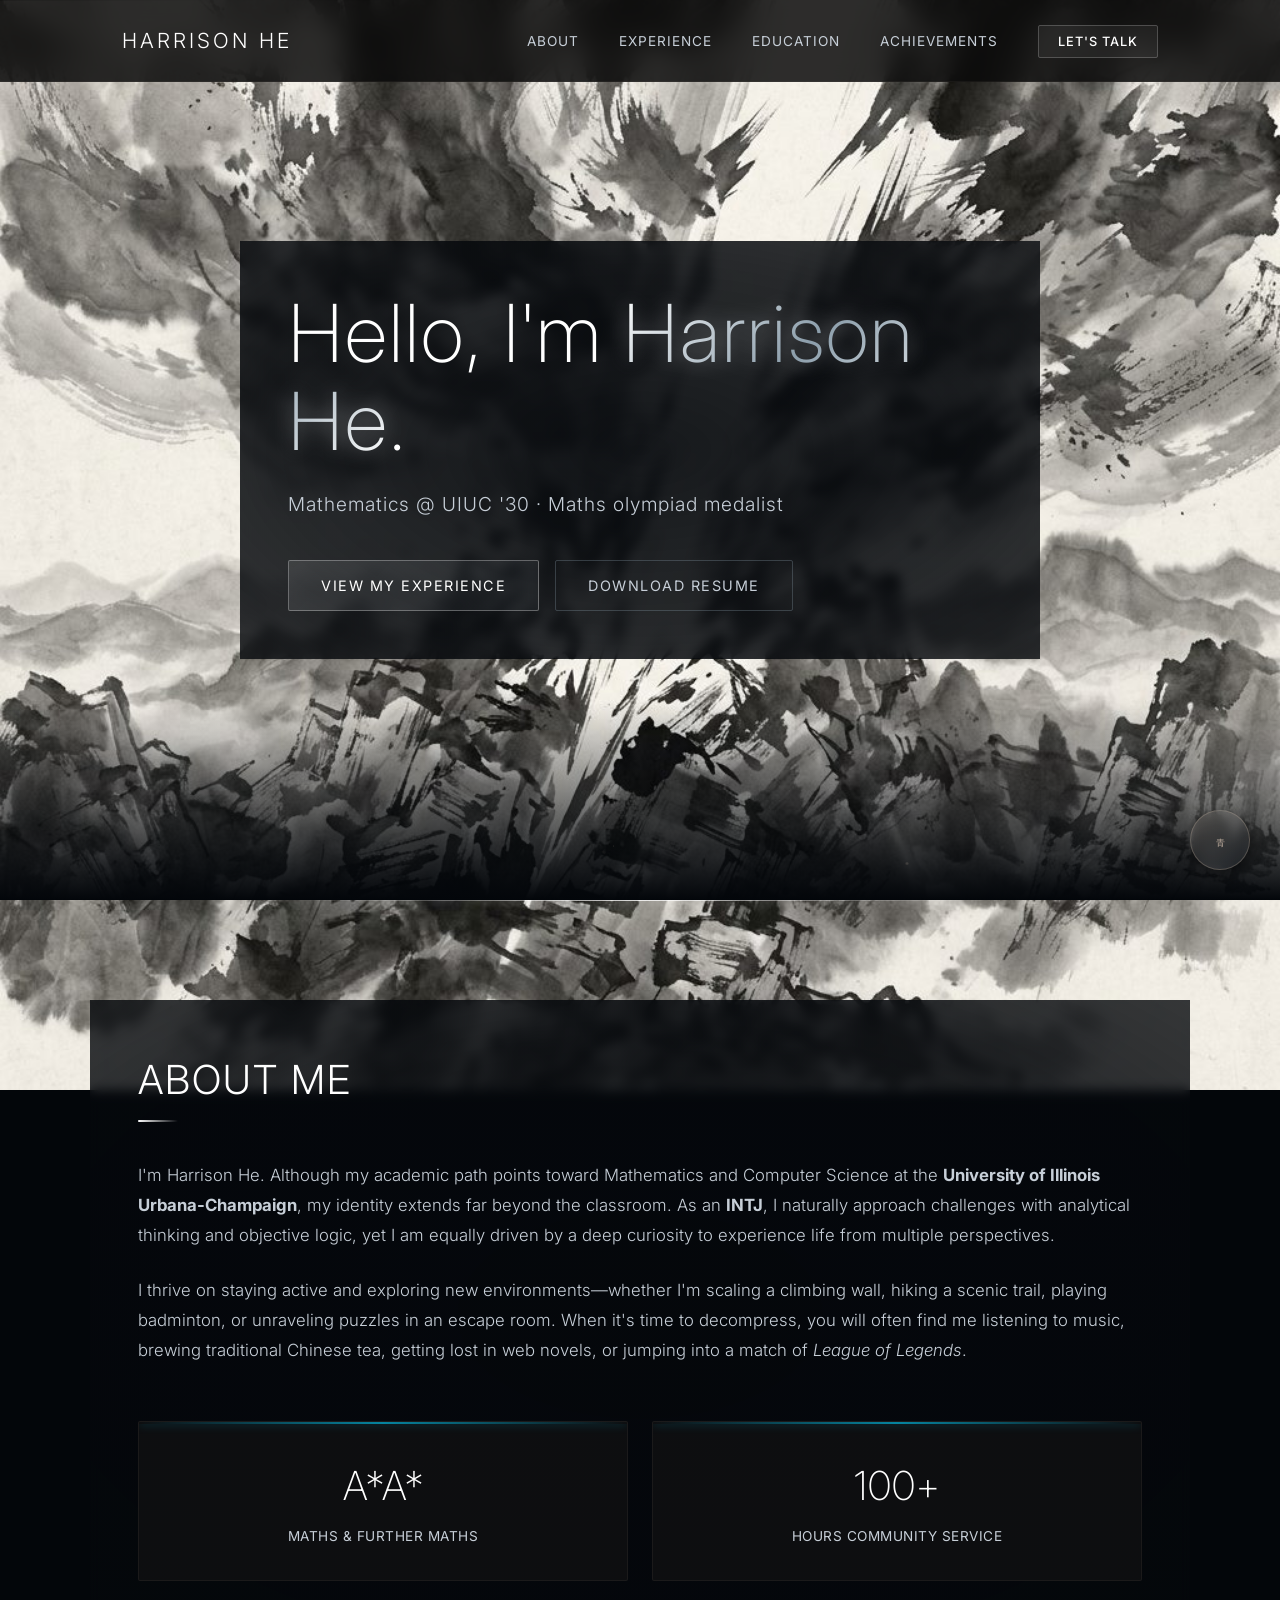
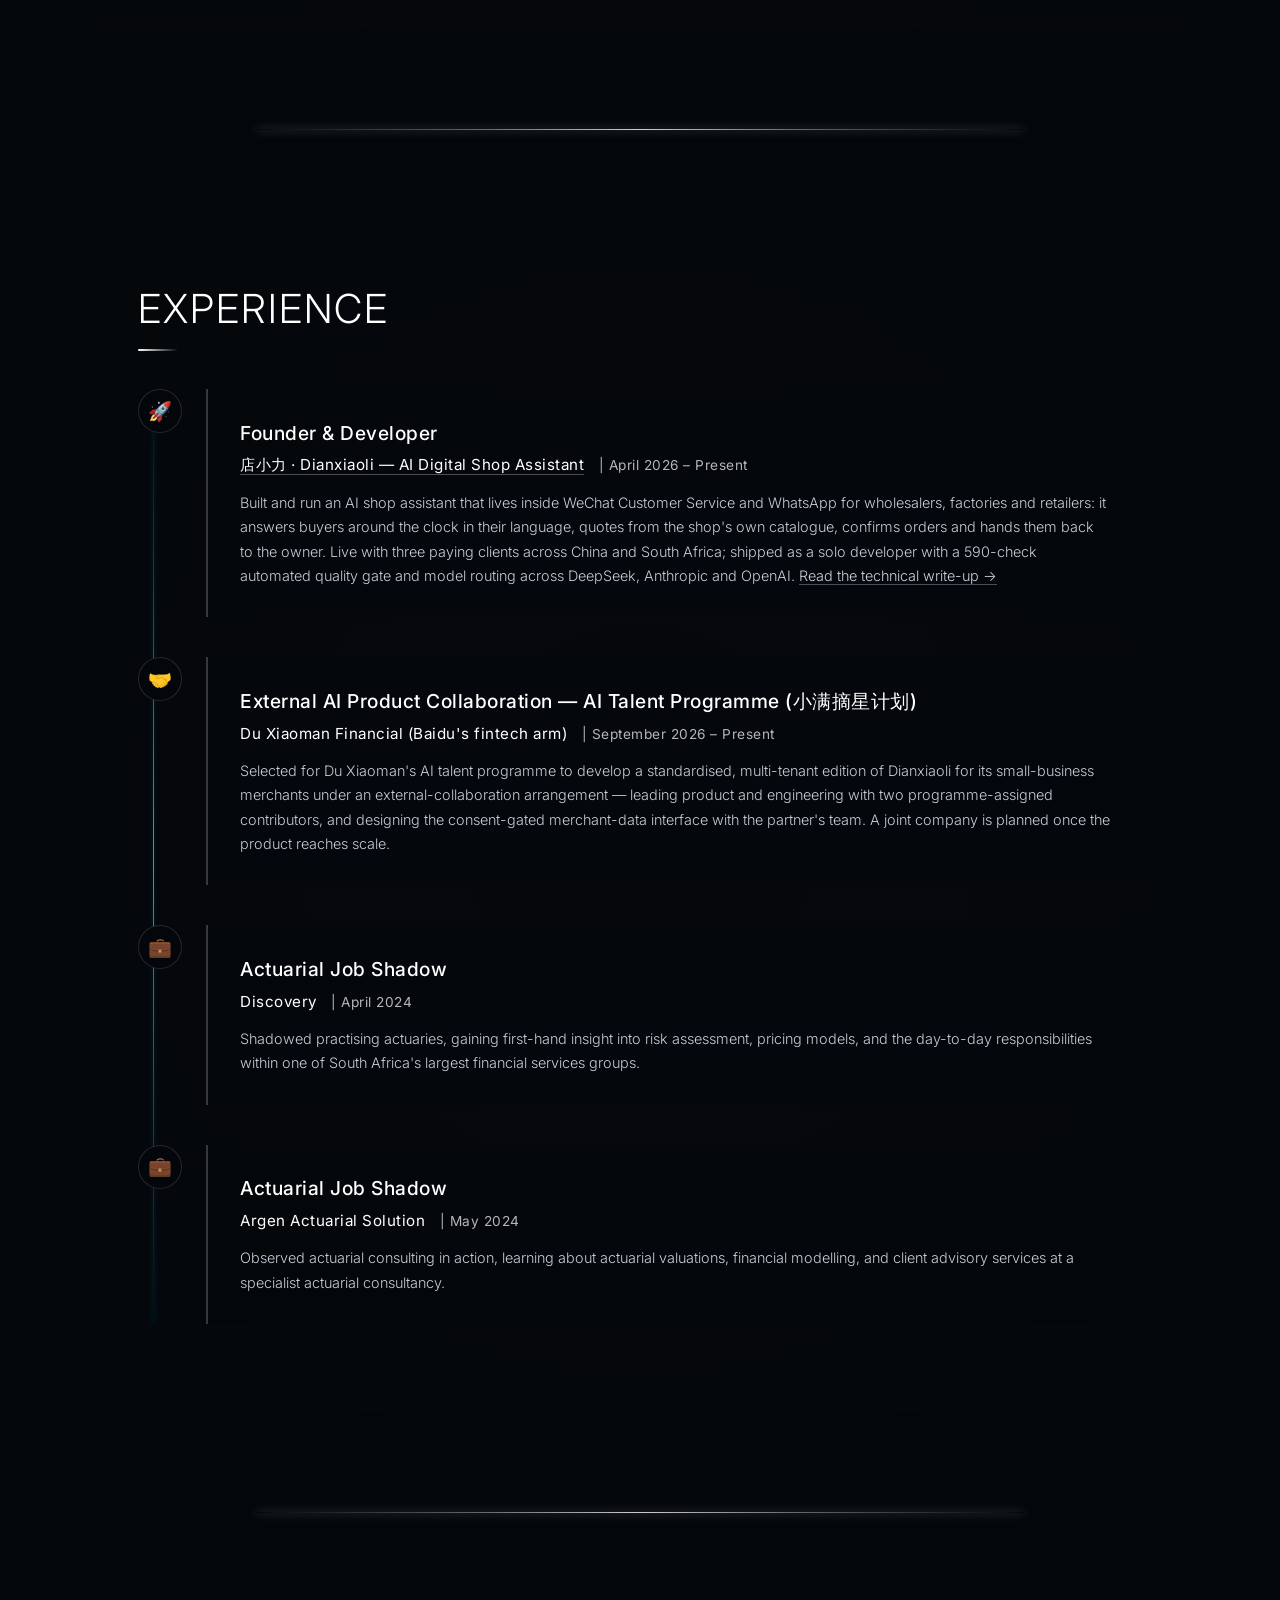
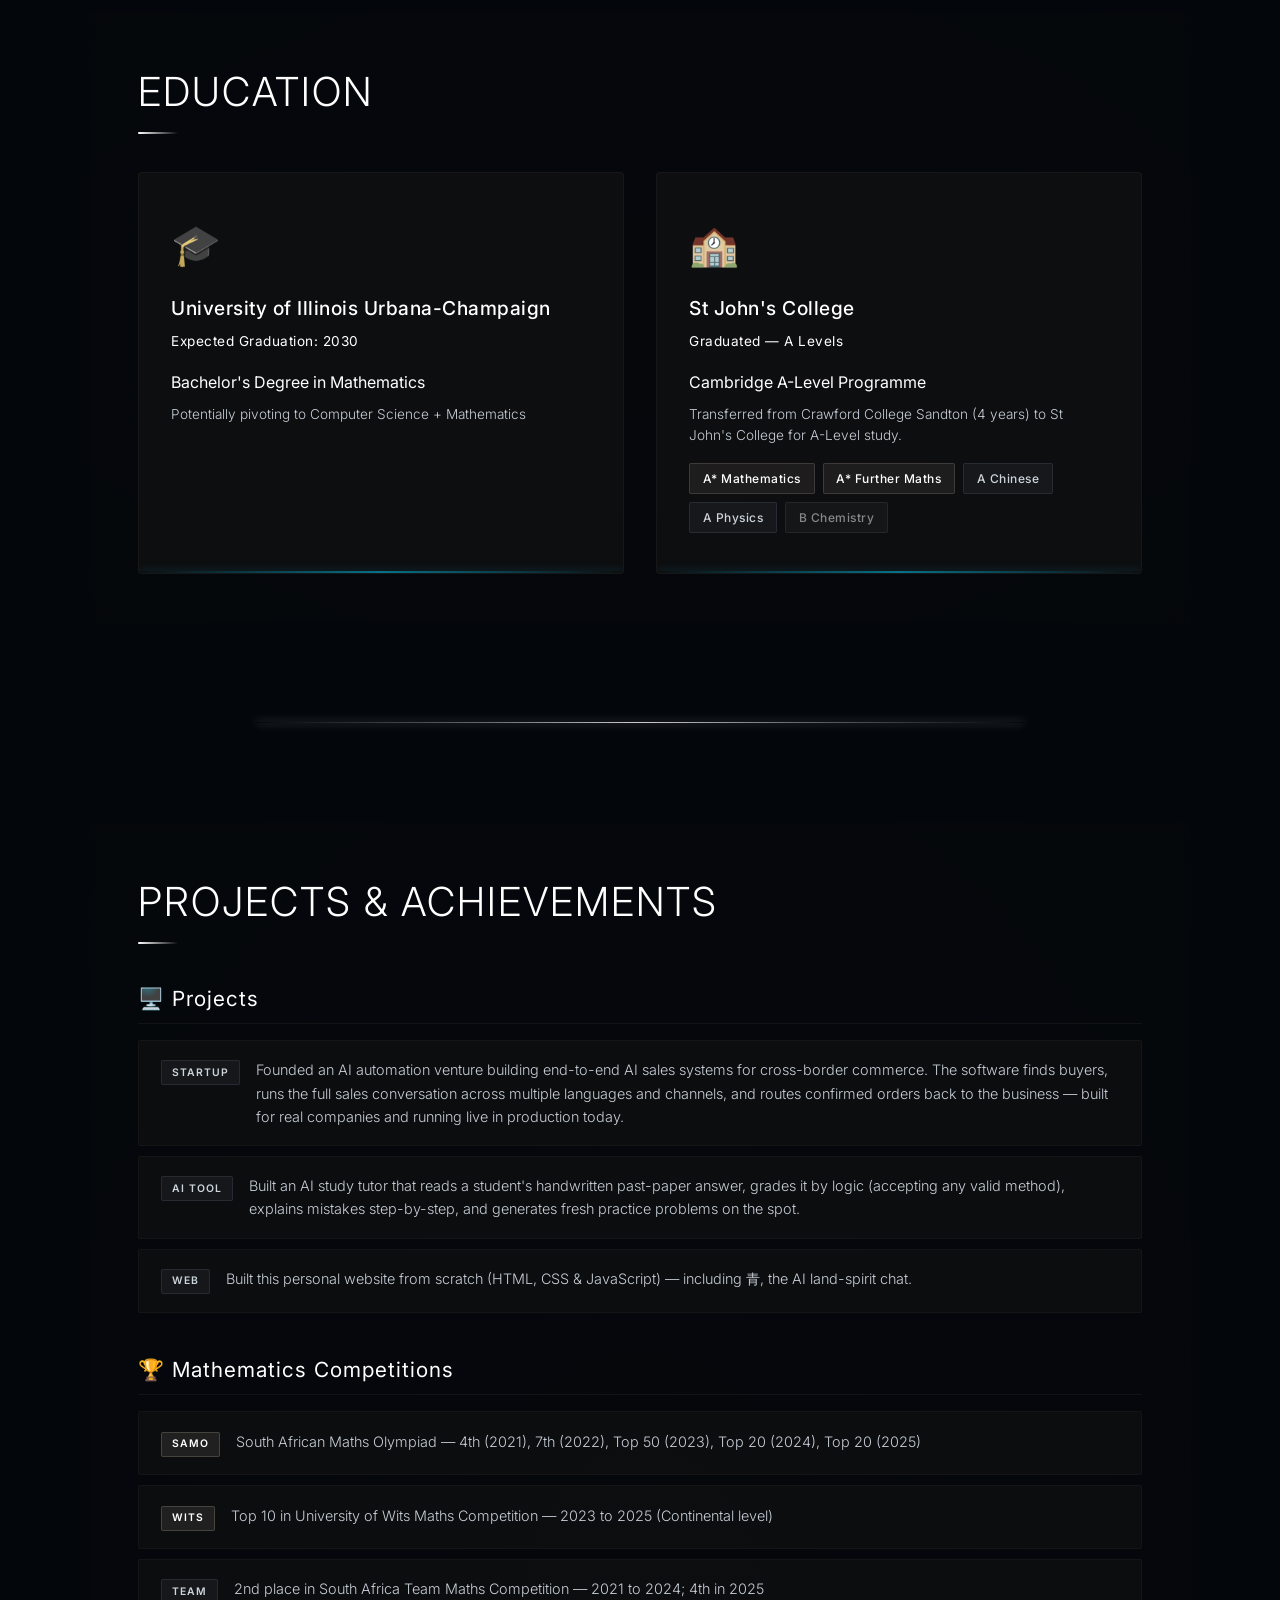
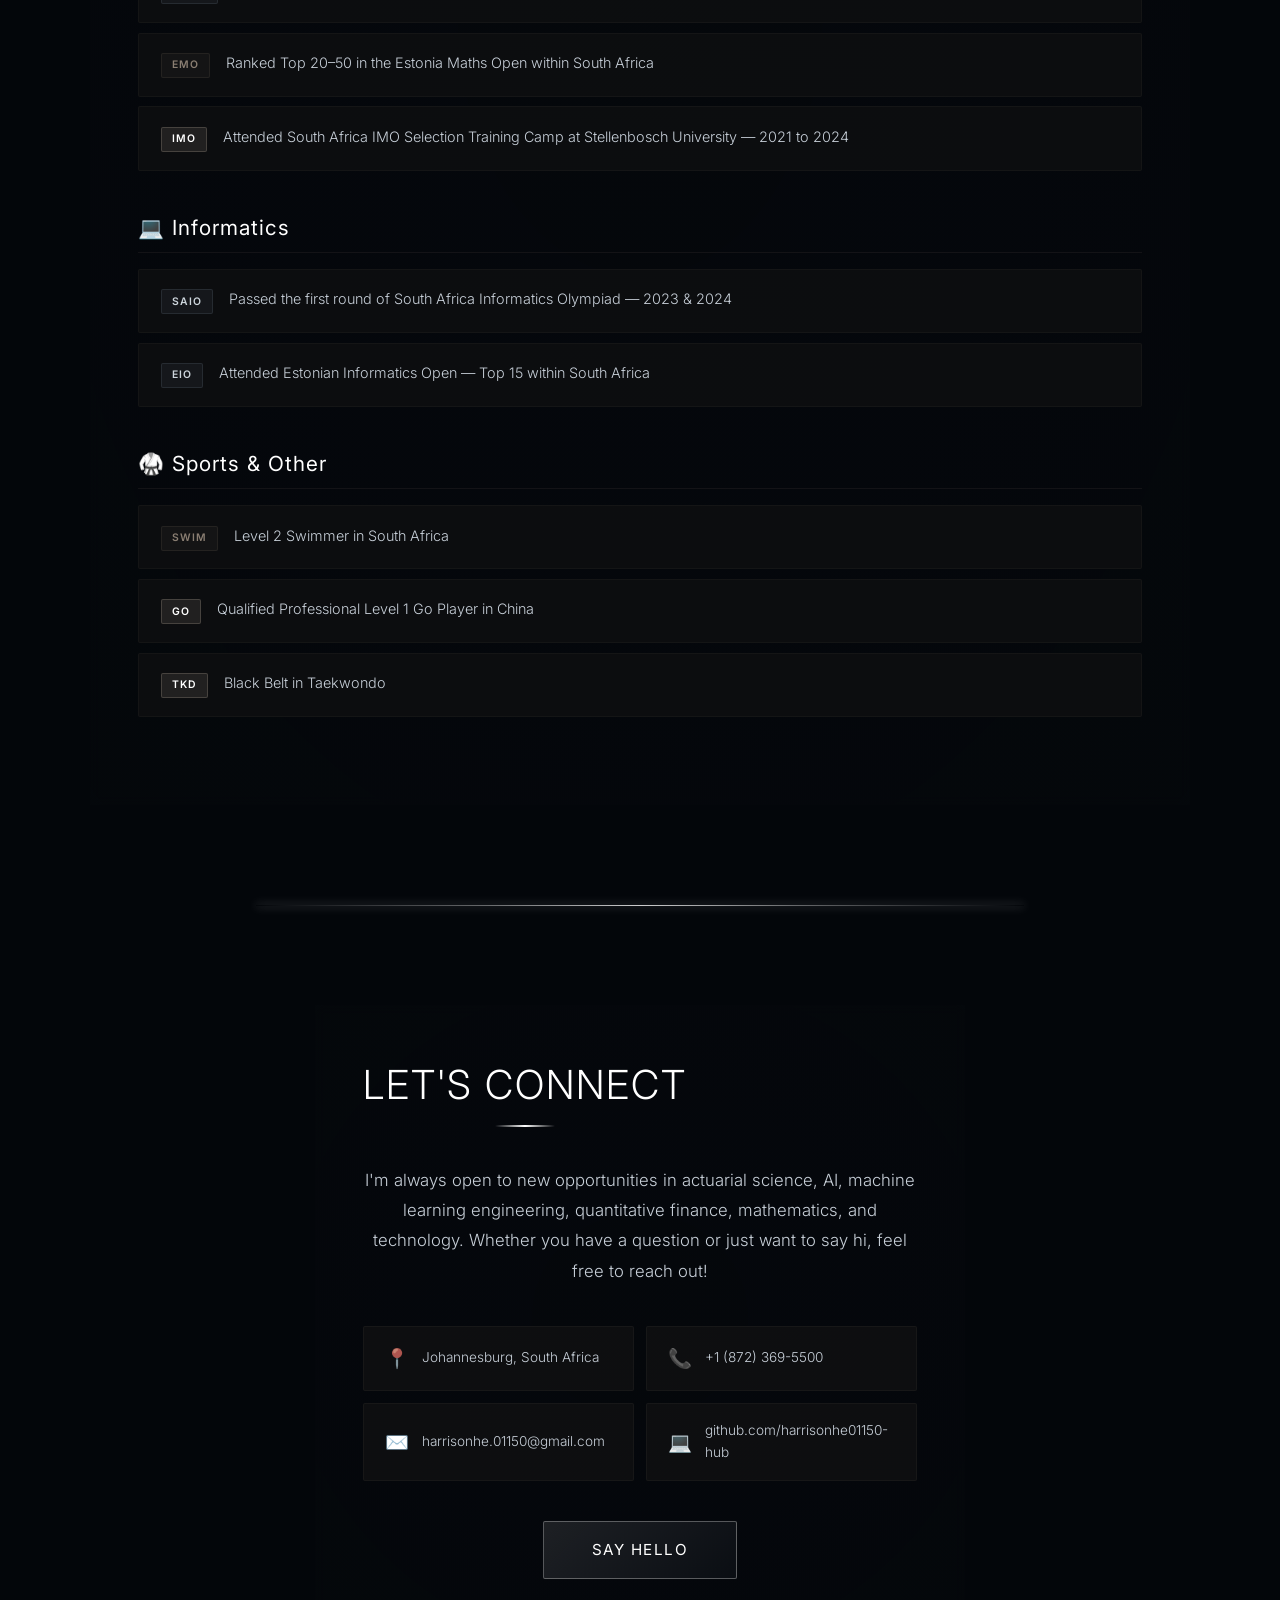
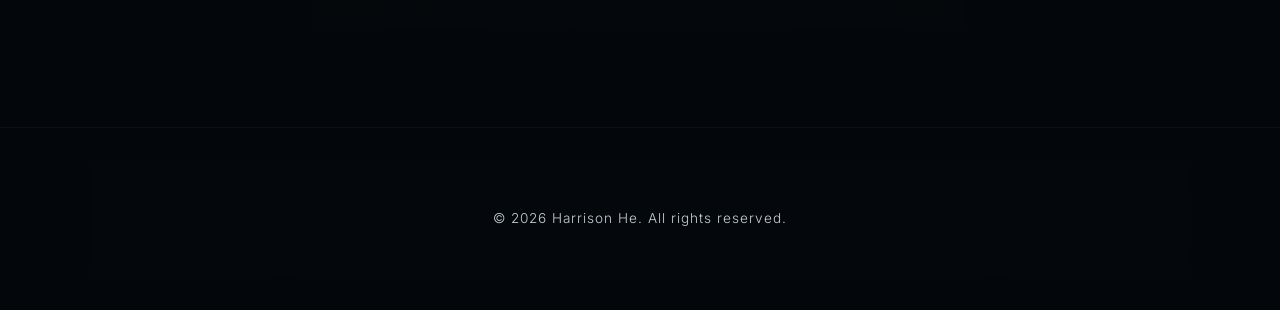
==== commit c1475222: "Update test gate to 14 suites / 590 checks; US phone number" ====
--- a/index.html
+++ b/index.html
@@ -108,7 +108,7 @@
                     <div class="timeline-content">
                         <h3>Founder &amp; Developer</h3>
                         <p class="timeline-company"><a href="dianxiaoli.html" title="Technical write-up" style="border-bottom: 1px solid rgba(205,213,220,0.35);">店小力 · Dianxiaoli — AI Digital Shop Assistant</a> <span style="font-size: 0.9em; opacity: 0.7; font-weight: normal; margin-left: 10px;">| April 2026 – Present</span></p>
-                        <p class="timeline-desc">Built and run an AI shop assistant that lives inside WeChat Customer Service and WhatsApp for wholesalers, factories and retailers: it answers buyers around the clock in their language, quotes from the shop's own catalogue, confirms orders and hands them back to the owner. Live with three paying clients across China and South Africa; shipped as a solo developer with a 491-check automated quality gate and model routing across DeepSeek, Anthropic and OpenAI. <a href="dianxiaoli.html" style="color: var(--accent-mist); border-bottom: 1px solid rgba(205,213,220,0.35); white-space: nowrap;">Read the technical write-up →</a></p>
+                        <p class="timeline-desc">Built and run an AI shop assistant that lives inside WeChat Customer Service and WhatsApp for wholesalers, factories and retailers: it answers buyers around the clock in their language, quotes from the shop's own catalogue, confirms orders and hands them back to the owner. Live with three paying clients across China and South Africa; shipped as a solo developer with a 590-check automated quality gate and model routing across DeepSeek, Anthropic and OpenAI. <a href="dianxiaoli.html" style="color: var(--accent-mist); border-bottom: 1px solid rgba(205,213,220,0.35); white-space: nowrap;">Read the technical write-up →</a></p>
                     </div>
                 </div>
                 <div class="timeline-item animate-up delay-2">
@@ -274,7 +274,7 @@
                 </div>
                 <div class="contact-item">
                     <span class="contact-icon">&#x1F4DE;</span>
-                    <p>0605443005</p>
+                    <p>+1 (872) 369-5500</p>
                 </div>
                 <div class="contact-item">
                     <span class="contact-icon">&#x2709;&#xFE0F;</span>
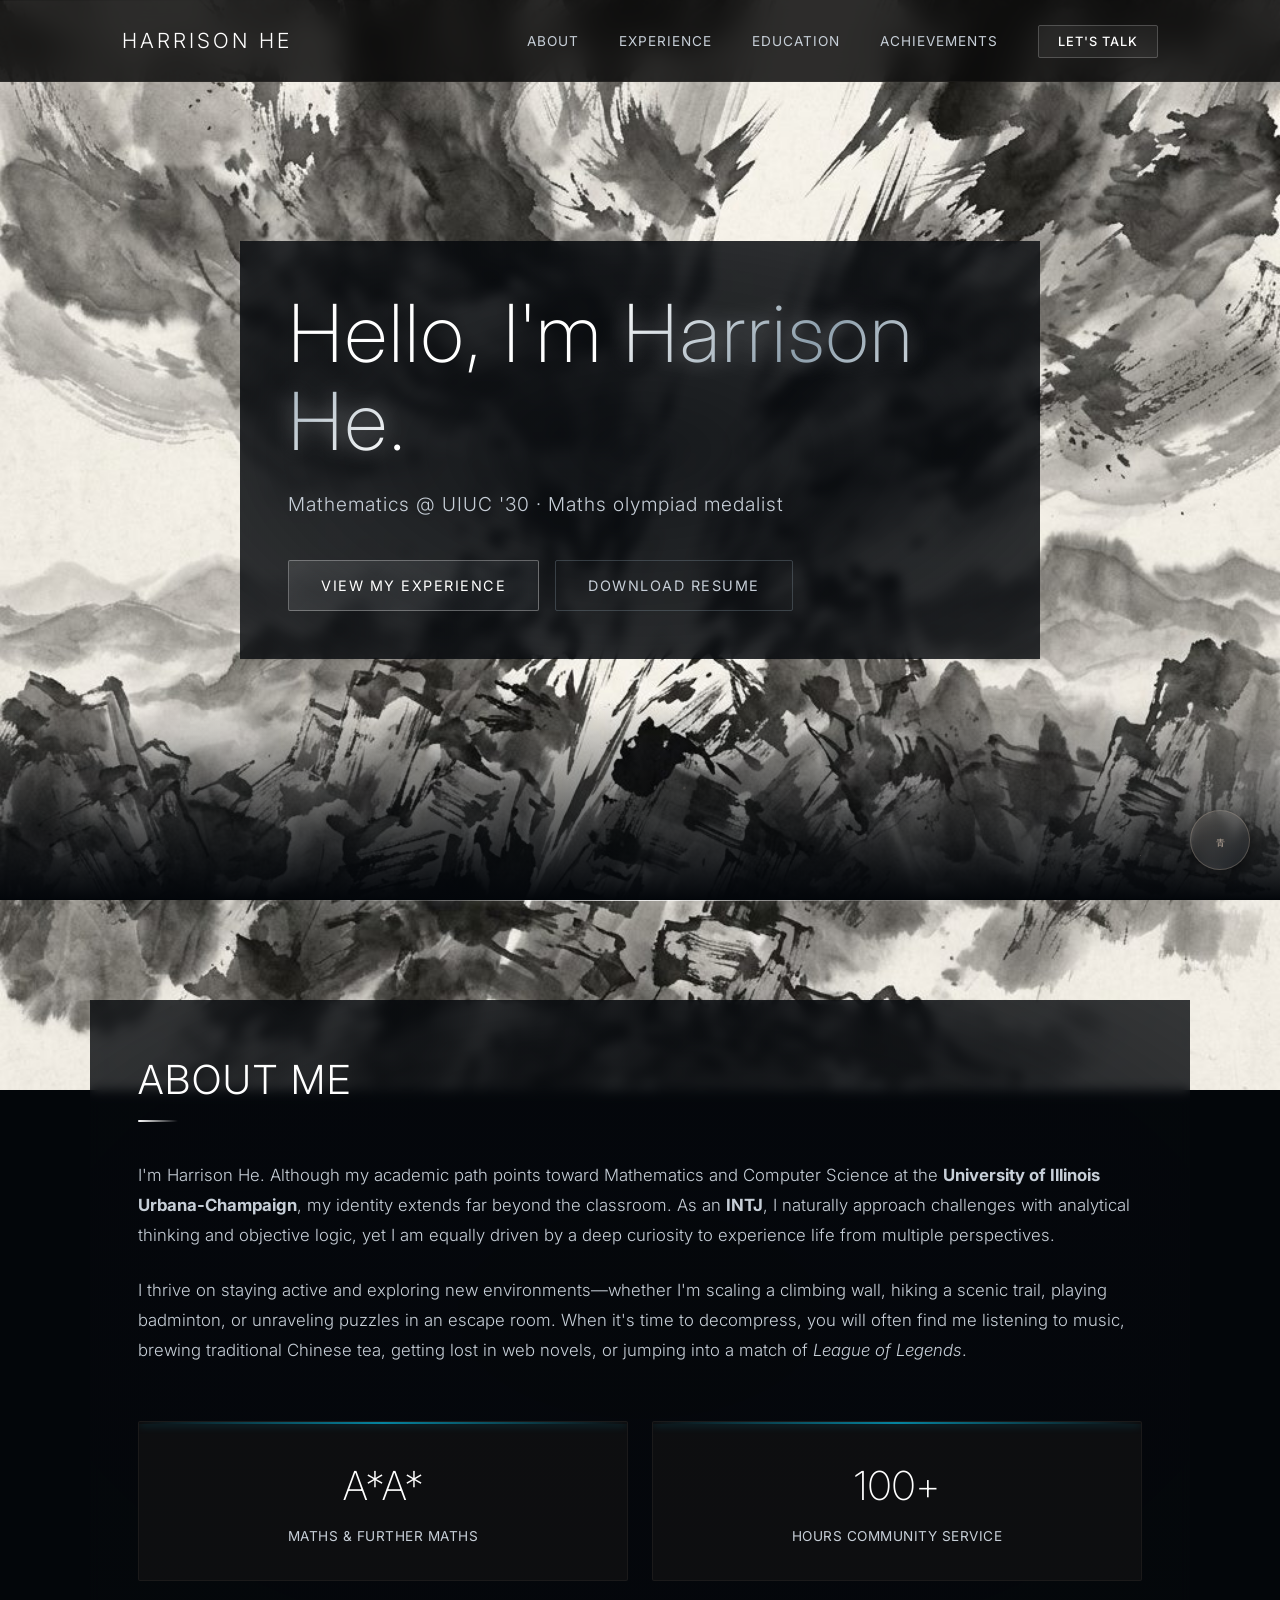
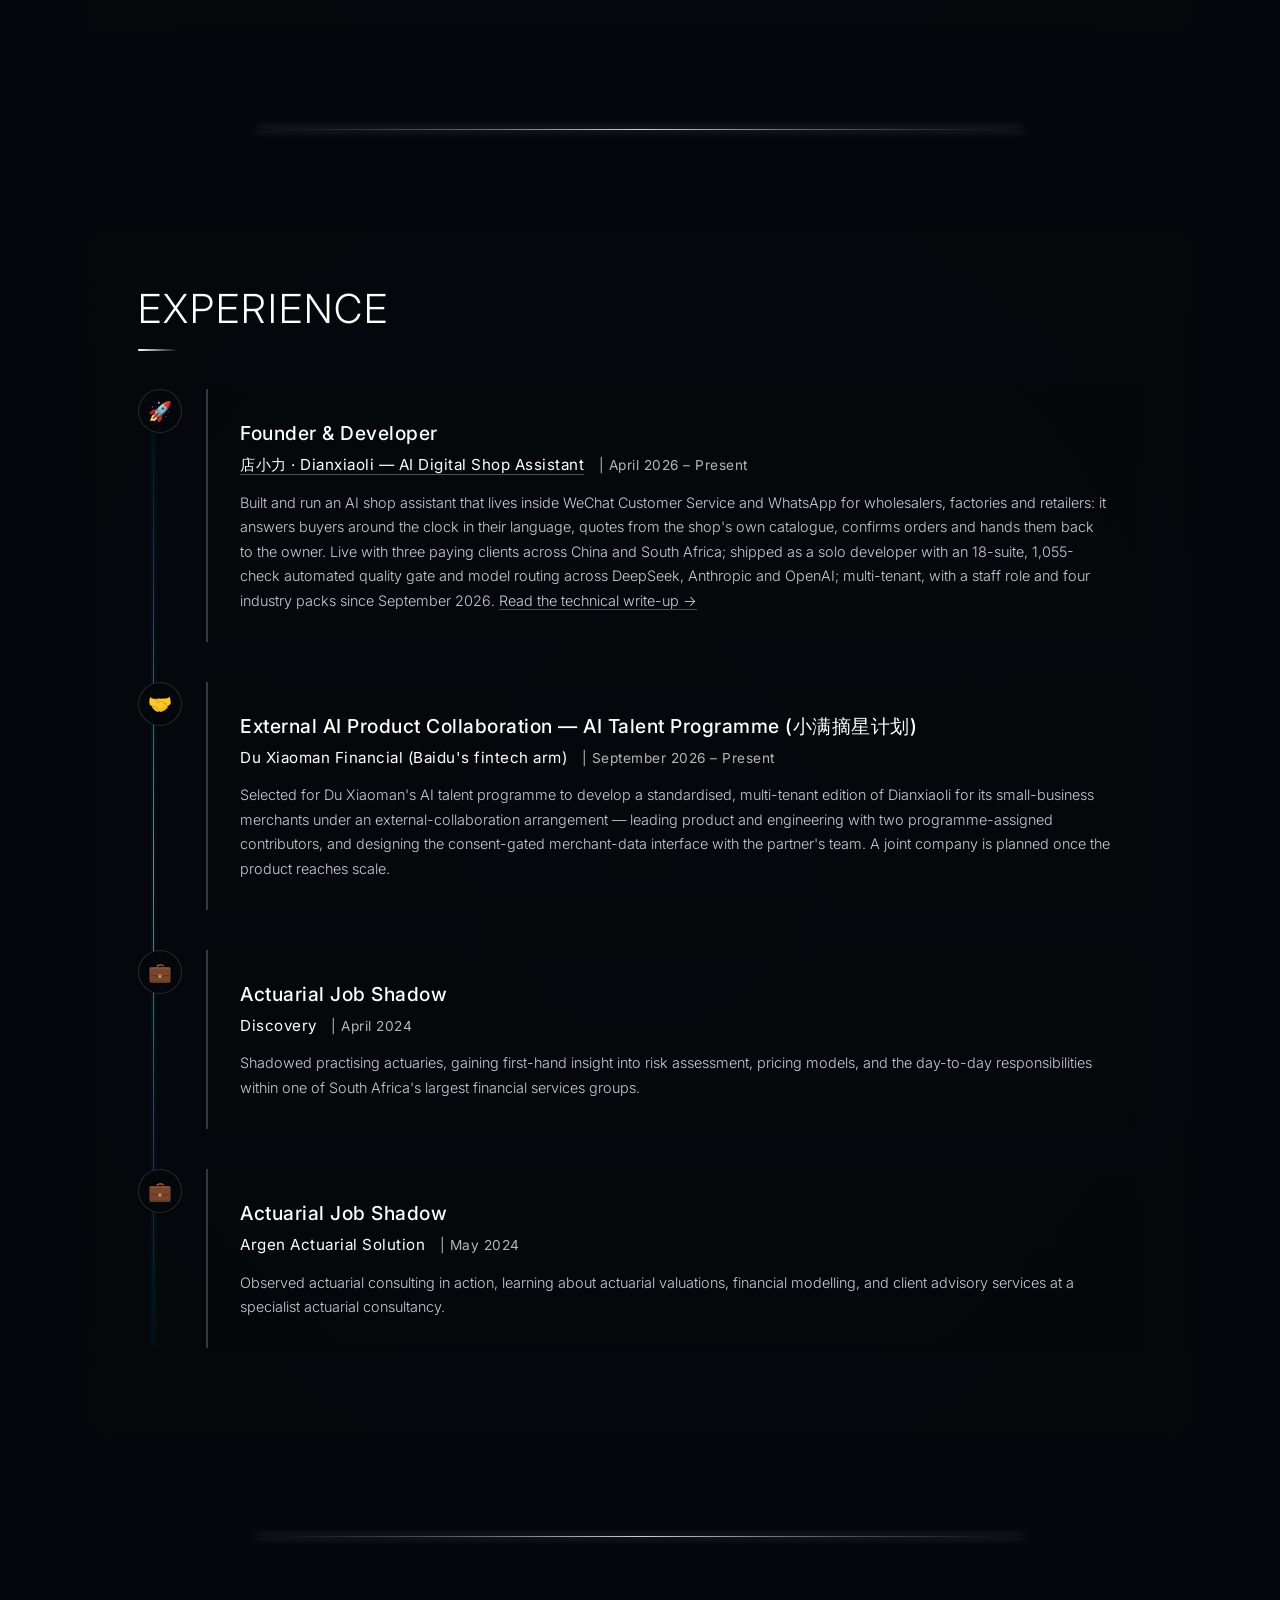
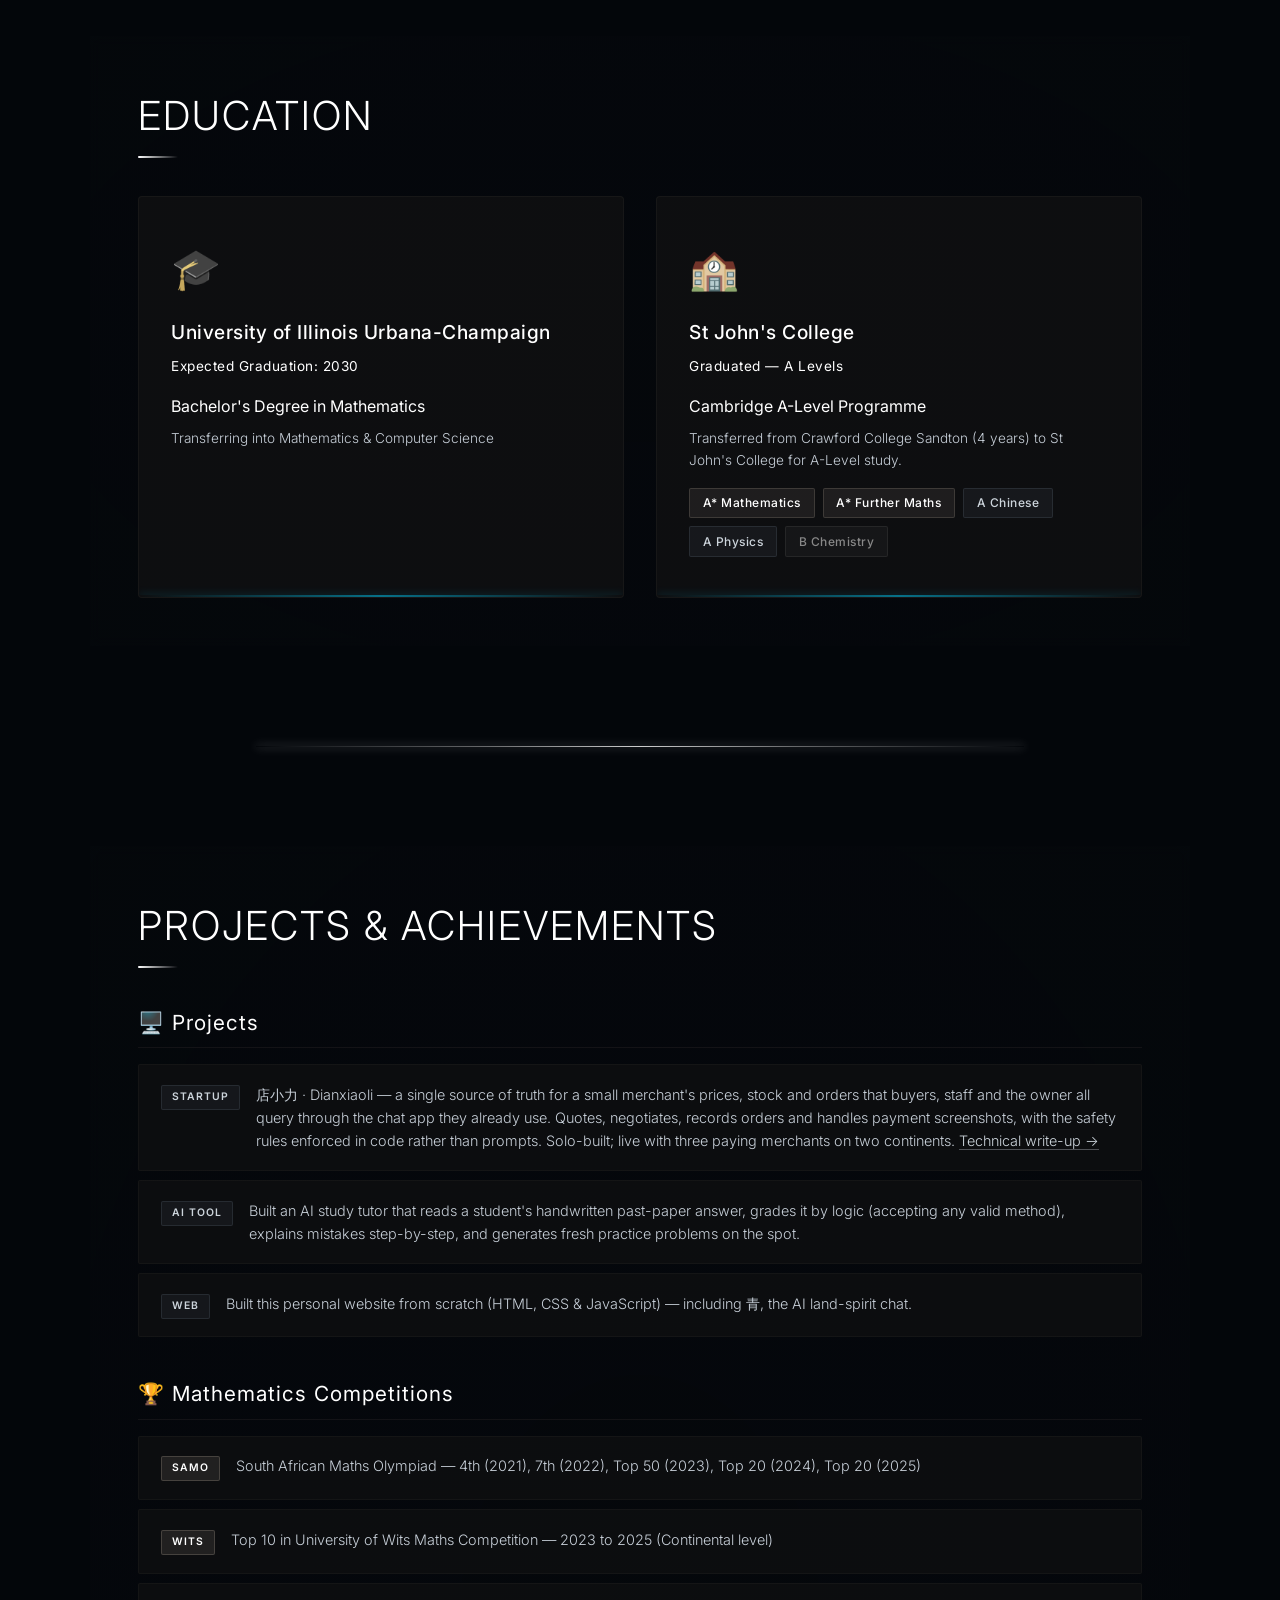
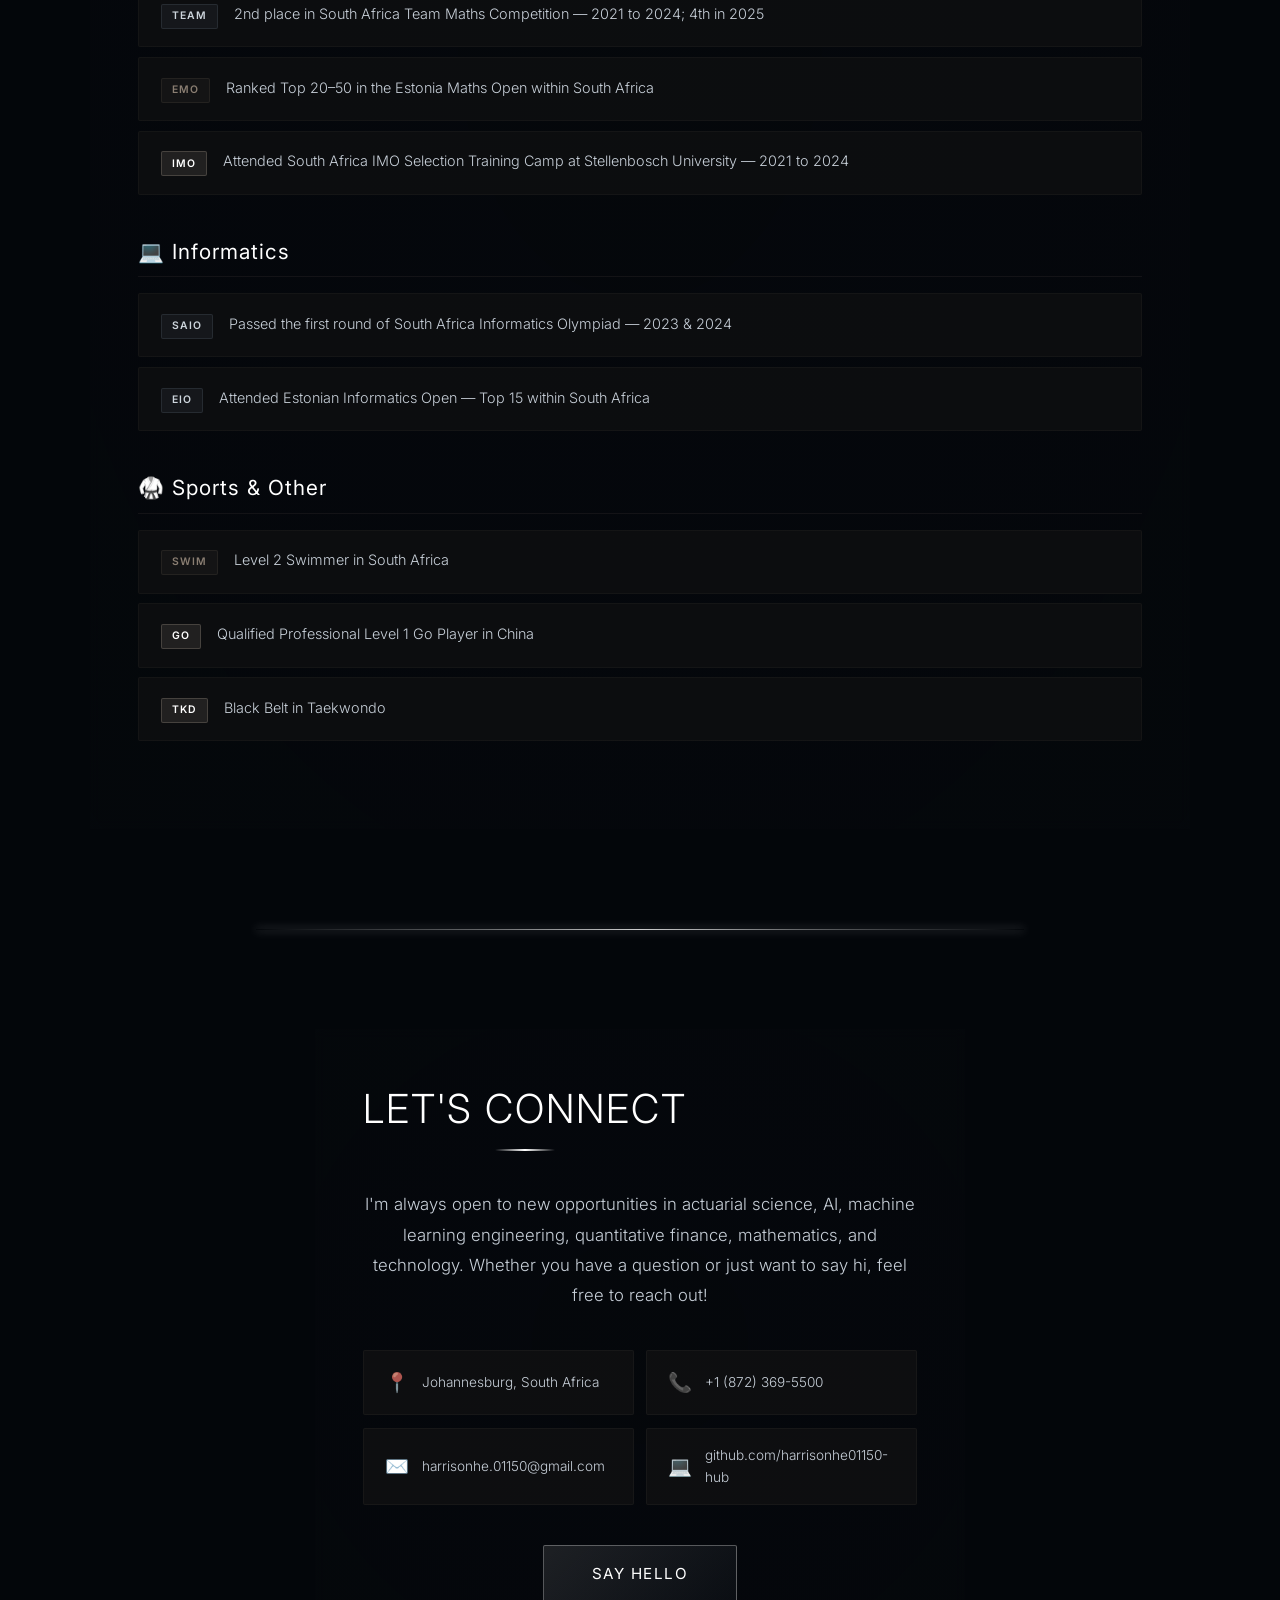
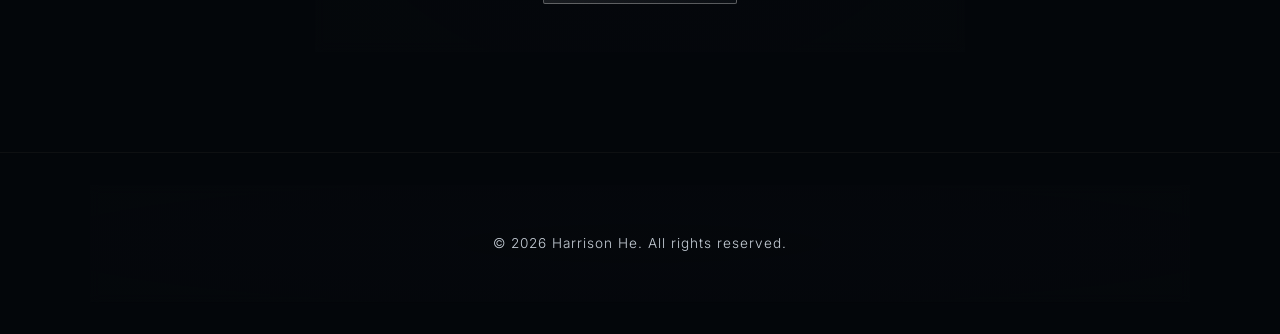
==== commit 1776ea10: "site 2026-09-24: v2.0.0 numbers, multi-tenant/staff/packs shipped, resume refresh, qing v11 Co-Autho" ====
--- a/index.html
+++ b/index.html
@@ -108,7 +108,7 @@
                     <div class="timeline-content">
                         <h3>Founder &amp; Developer</h3>
                         <p class="timeline-company"><a href="dianxiaoli.html" title="Technical write-up" style="border-bottom: 1px solid rgba(205,213,220,0.35);">店小力 · Dianxiaoli — AI Digital Shop Assistant</a> <span style="font-size: 0.9em; opacity: 0.7; font-weight: normal; margin-left: 10px;">| April 2026 – Present</span></p>
-                        <p class="timeline-desc">Built and run an AI shop assistant that lives inside WeChat Customer Service and WhatsApp for wholesalers, factories and retailers: it answers buyers around the clock in their language, quotes from the shop's own catalogue, confirms orders and hands them back to the owner. Live with three paying clients across China and South Africa; shipped as a solo developer with a 590-check automated quality gate and model routing across DeepSeek, Anthropic and OpenAI. <a href="dianxiaoli.html" style="color: var(--accent-mist); border-bottom: 1px solid rgba(205,213,220,0.35); white-space: nowrap;">Read the technical write-up →</a></p>
+                        <p class="timeline-desc">Built and run an AI shop assistant that lives inside WeChat Customer Service and WhatsApp for wholesalers, factories and retailers: it answers buyers around the clock in their language, quotes from the shop's own catalogue, confirms orders and hands them back to the owner. Live with three paying clients across China and South Africa; shipped as a solo developer with an 18-suite, 1,055-check automated quality gate and model routing across DeepSeek, Anthropic and OpenAI; multi-tenant, with a staff role and four industry packs since September 2026. <a href="dianxiaoli.html" style="color: var(--accent-mist); border-bottom: 1px solid rgba(205,213,220,0.35); white-space: nowrap;">Read the technical write-up →</a></p>
                     </div>
                 </div>
                 <div class="timeline-item animate-up delay-2">
@@ -152,7 +152,7 @@
                         <span class="edu-date">Expected Graduation: 2030</span>
                     </div>
                     <p class="edu-degree">Bachelor's Degree in Mathematics</p>
-                    <p class="edu-note">Potentially pivoting to Computer Science + Mathematics</p>
+                    <p class="edu-note">Transferring into Mathematics &amp; Computer Science</p>
                 </div>
                 <!-- High School -->
                 <div class="edu-card animate-up delay-2">
@@ -186,7 +186,7 @@
                 <div class="achievement-list">
                     <div class="achievement-item">
                         <span class="achievement-badge badge-project">STARTUP</span>
-                        <p>Founded an AI automation venture building end-to-end AI sales systems for cross-border commerce. The software finds buyers, runs the full sales conversation across multiple languages and channels, and routes confirmed orders back to the business &mdash; built for real companies and running live in production today.</p>
+                        <p>店小力 · Dianxiaoli &mdash; a single source of truth for a small merchant's prices, stock and orders that buyers, staff and the owner all query through the chat app they already use. Quotes, negotiates, records orders and handles payment screenshots, with the safety rules enforced in code rather than prompts. Solo-built; live with three paying merchants on two continents. <a href="dianxiaoli.html" style="color: var(--accent-mist); border-bottom: 1px solid rgba(205,213,220,0.35); white-space: nowrap;">Technical write-up →</a></p>
                     </div>
                     <div class="achievement-item">
                         <span class="achievement-badge badge-project">AI TOOL</span>
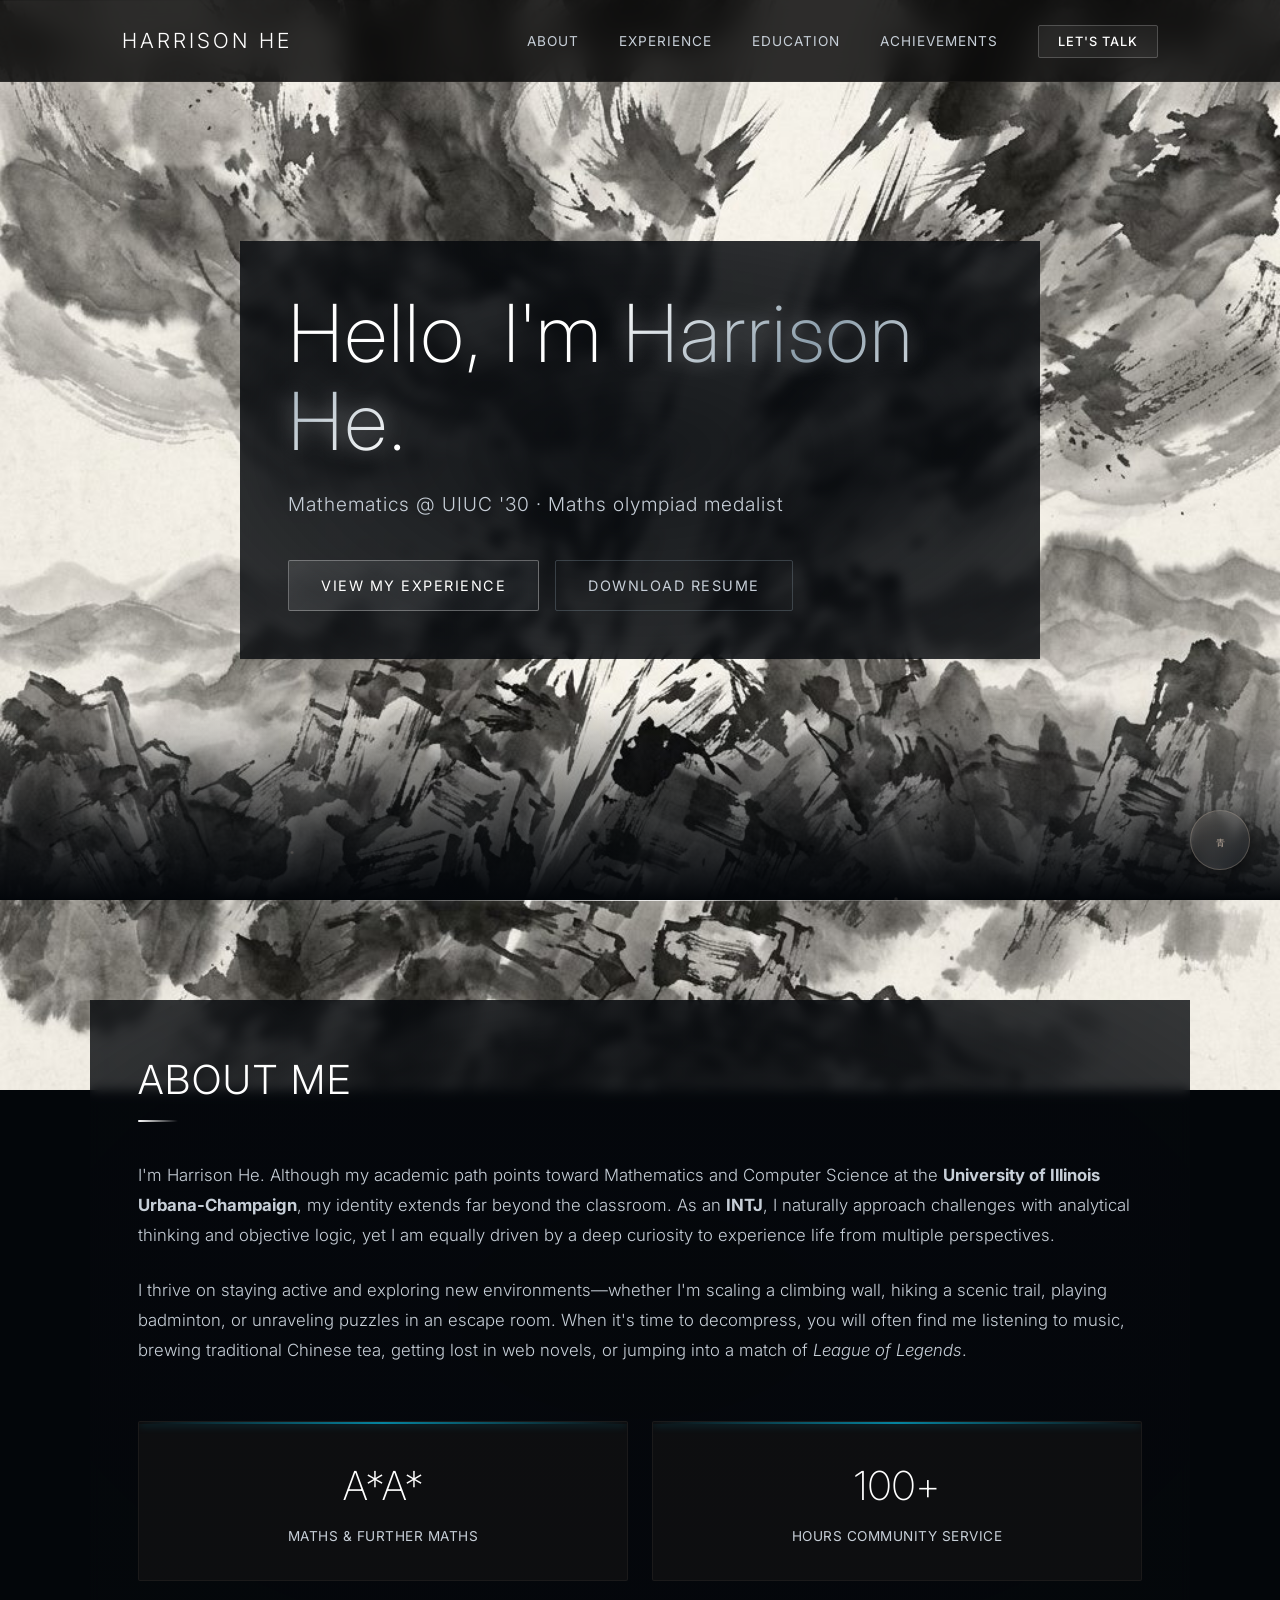
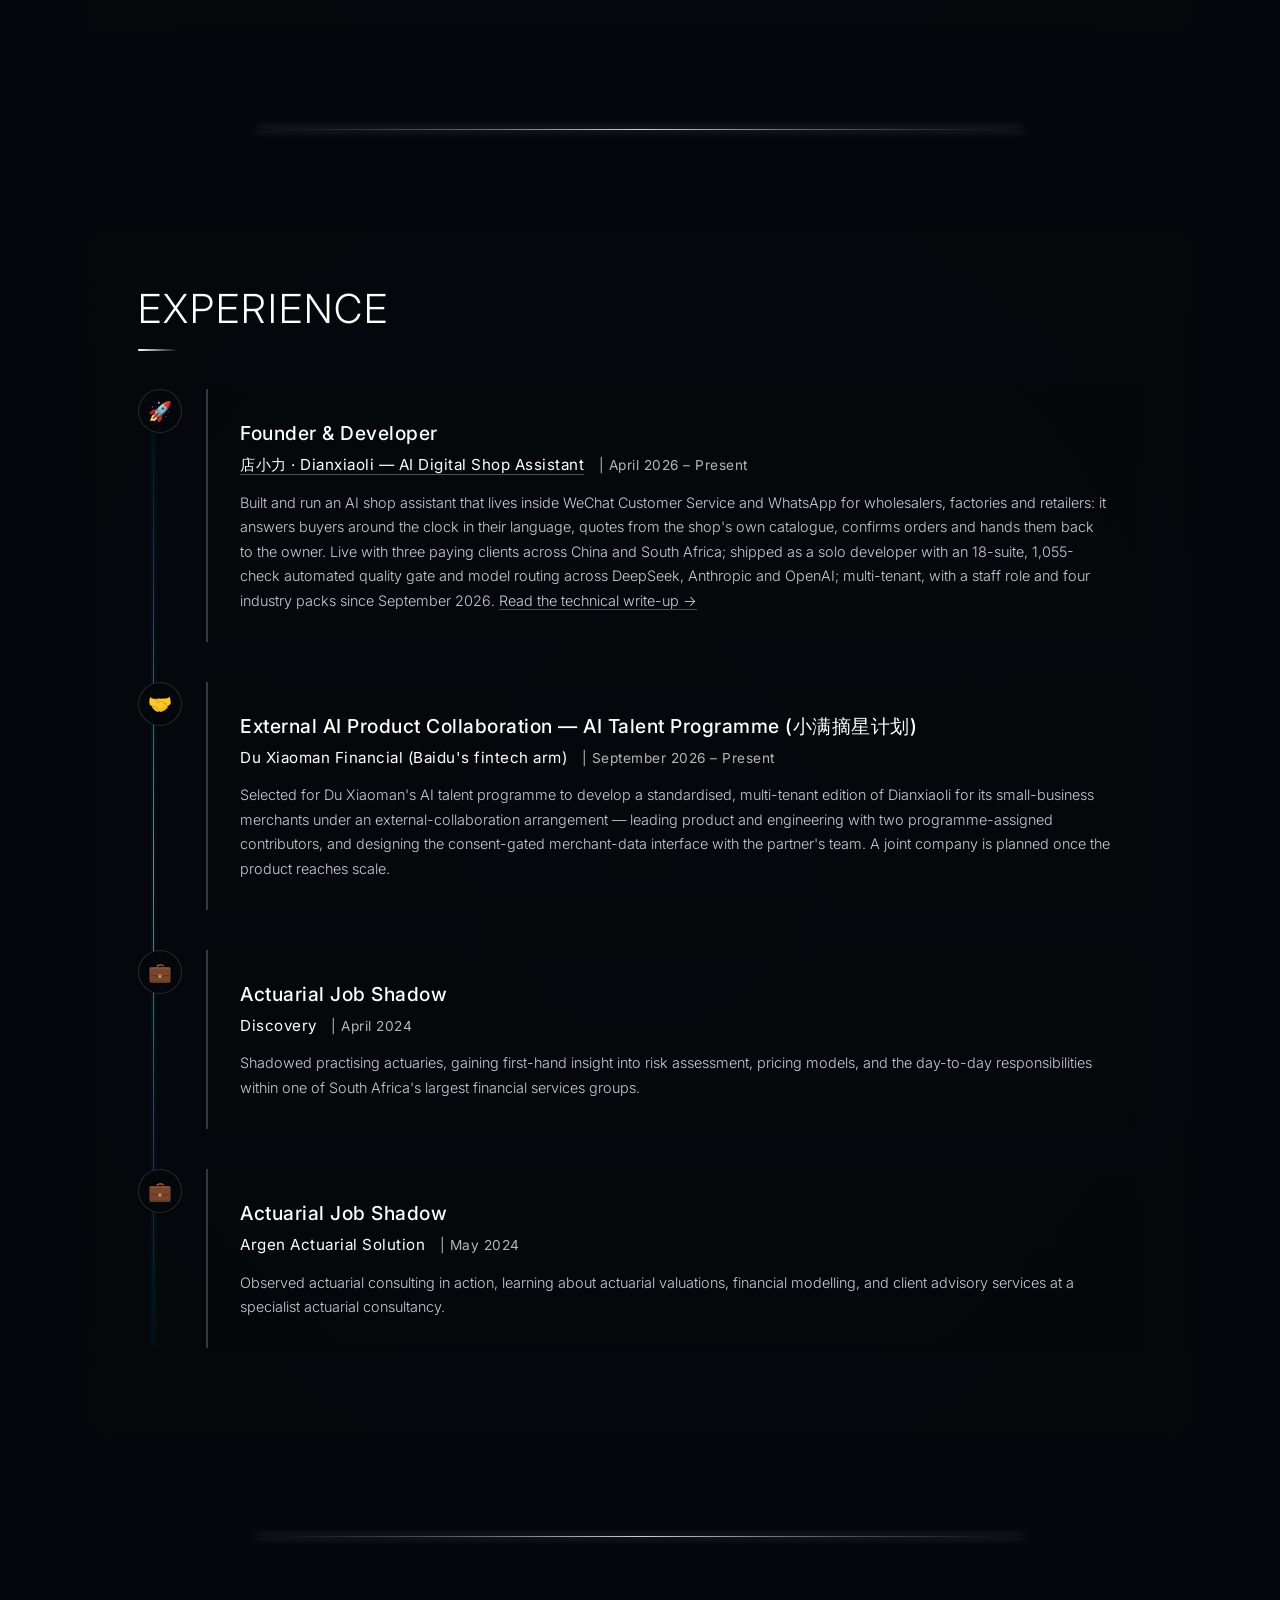
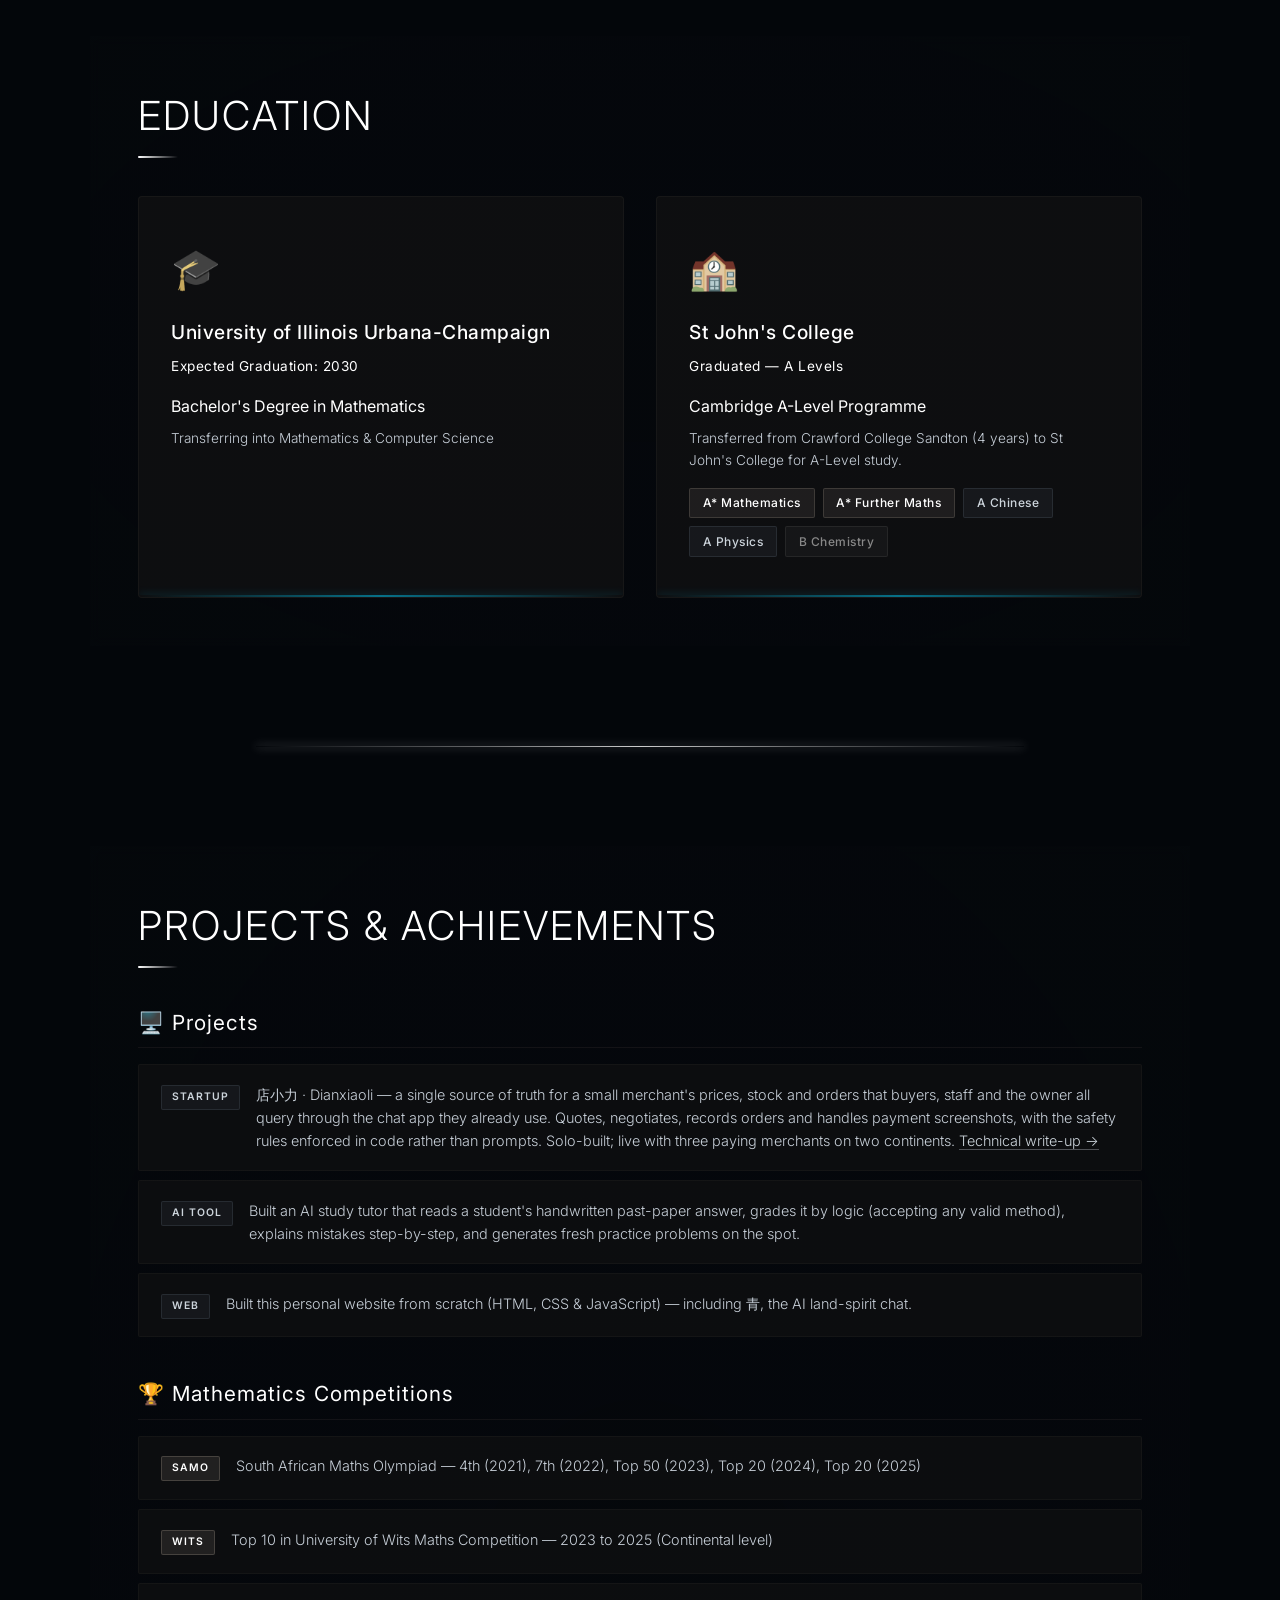
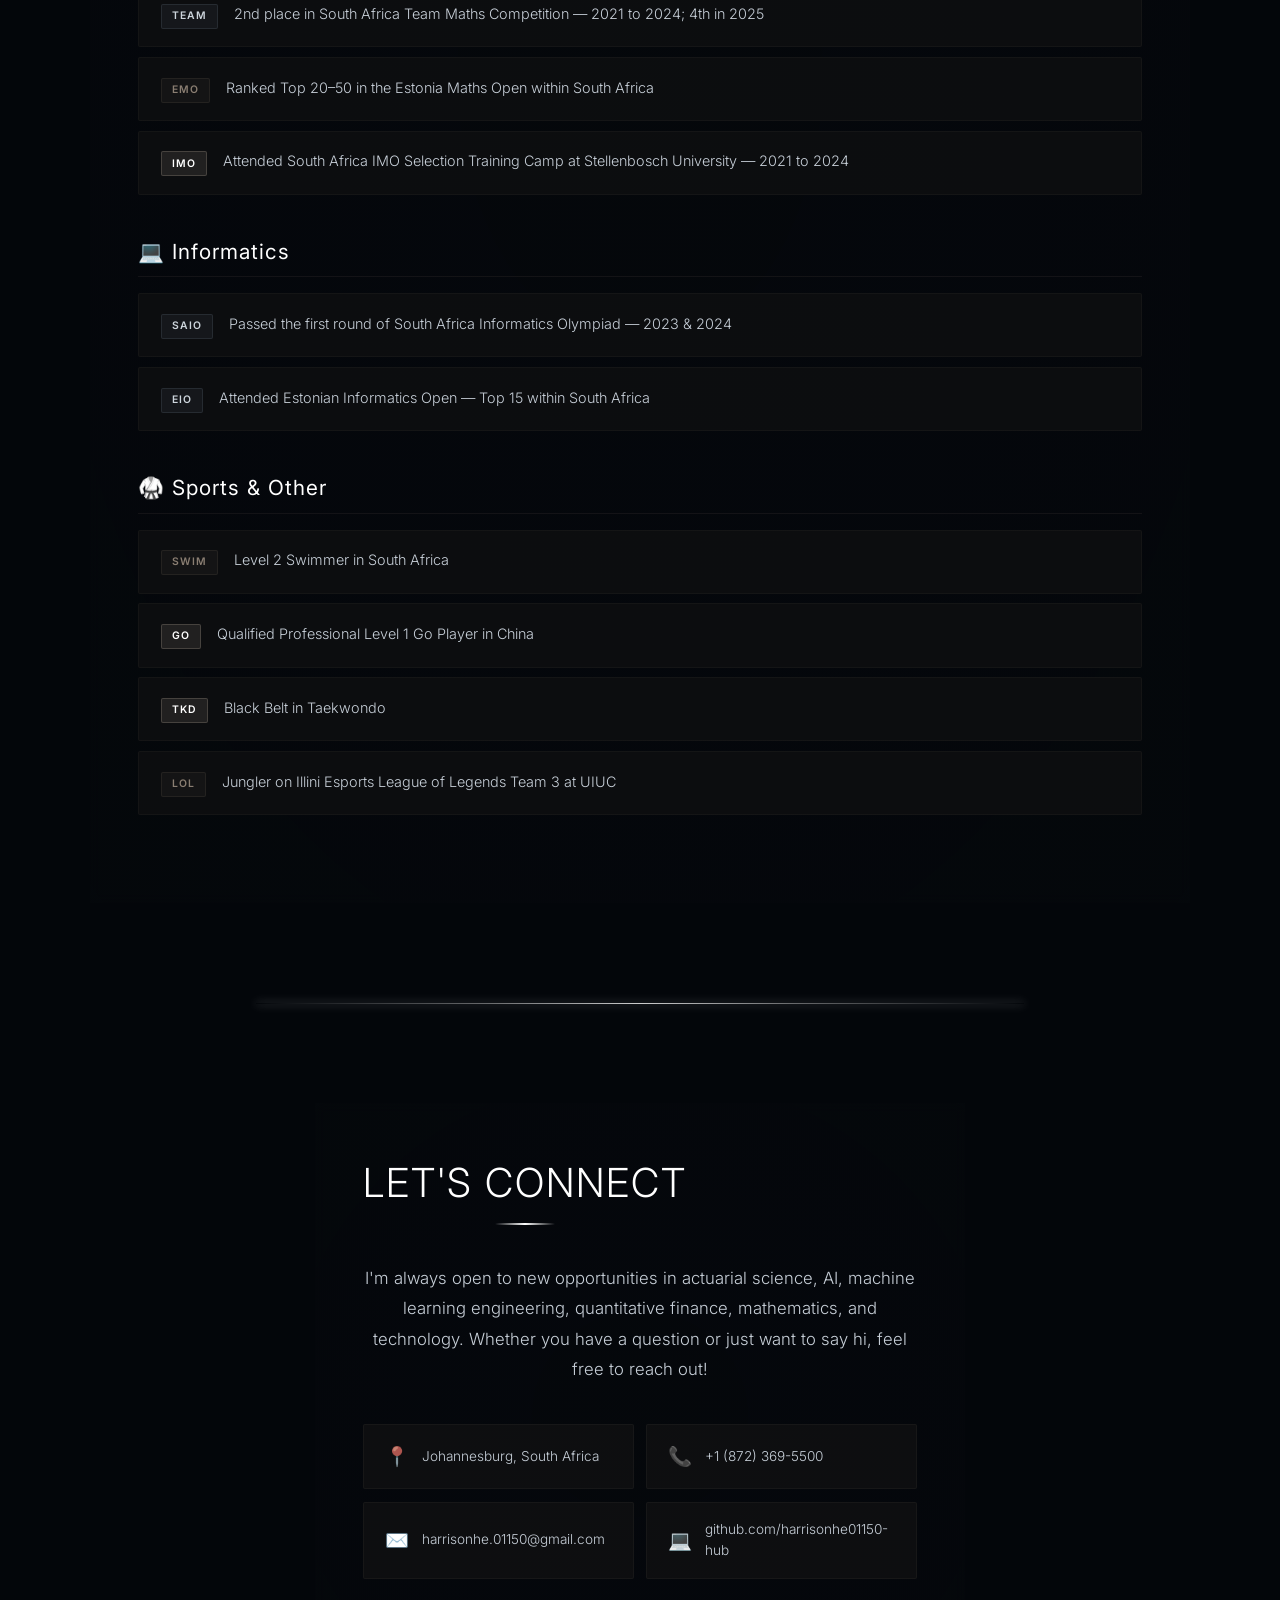
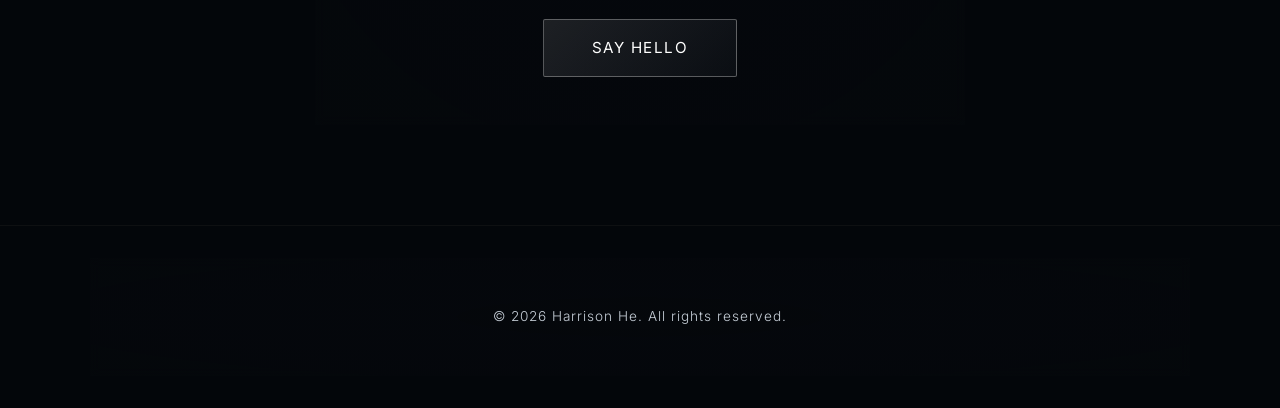
==== commit cfde1fe4: "resume: activities line; site: LoL Team 3, qing v12 Co-Authored-By: Claude Fable 5.1 <noreply@anthro" ====
--- a/index.html
+++ b/index.html
@@ -257,6 +257,10 @@
                         <span class="achievement-badge badge-gold">TKD</span>
                         <p>Black Belt in Taekwondo</p>
                     </div>
+                    <div class="achievement-item">
+                        <span class="achievement-badge badge-bronze">LOL</span>
+                        <p>Jungler on Illini Esports League of Legends Team 3 at UIUC</p>
+                    </div>
                 </div>
             </div>
         </div>
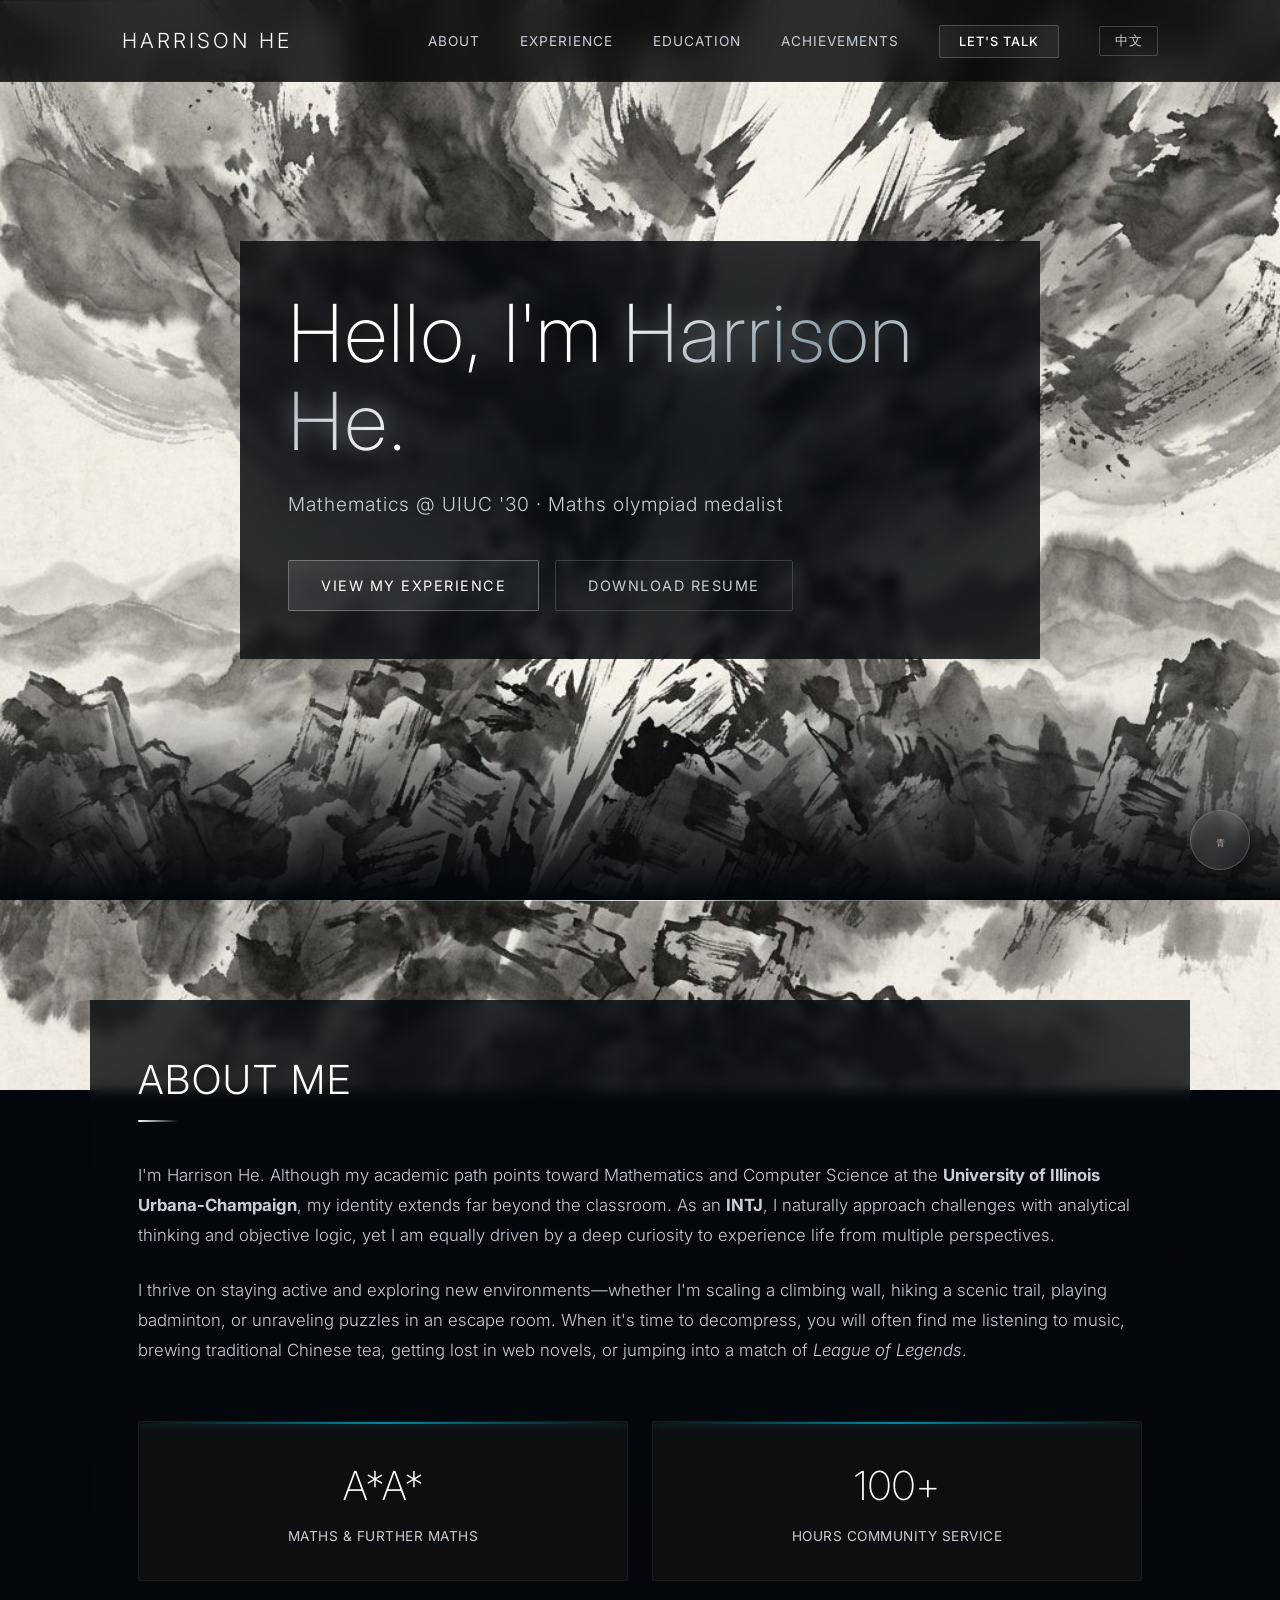
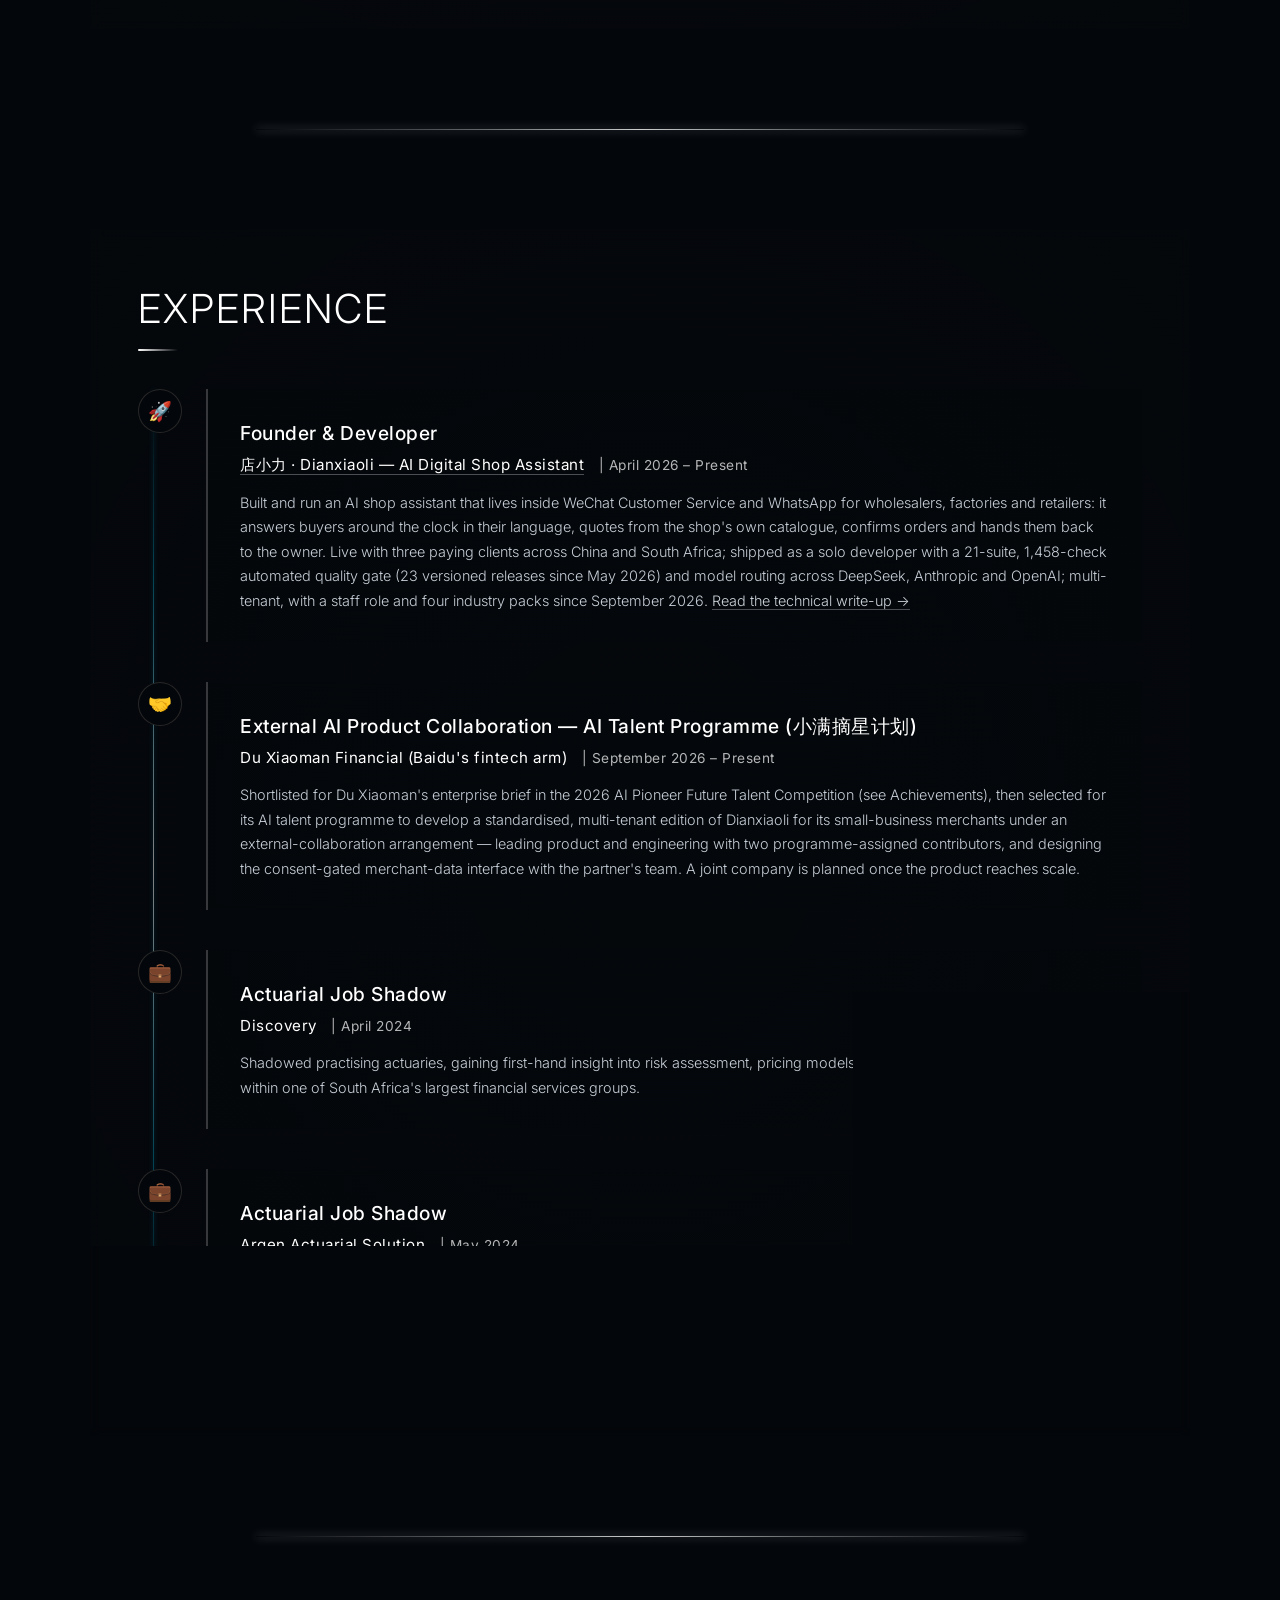
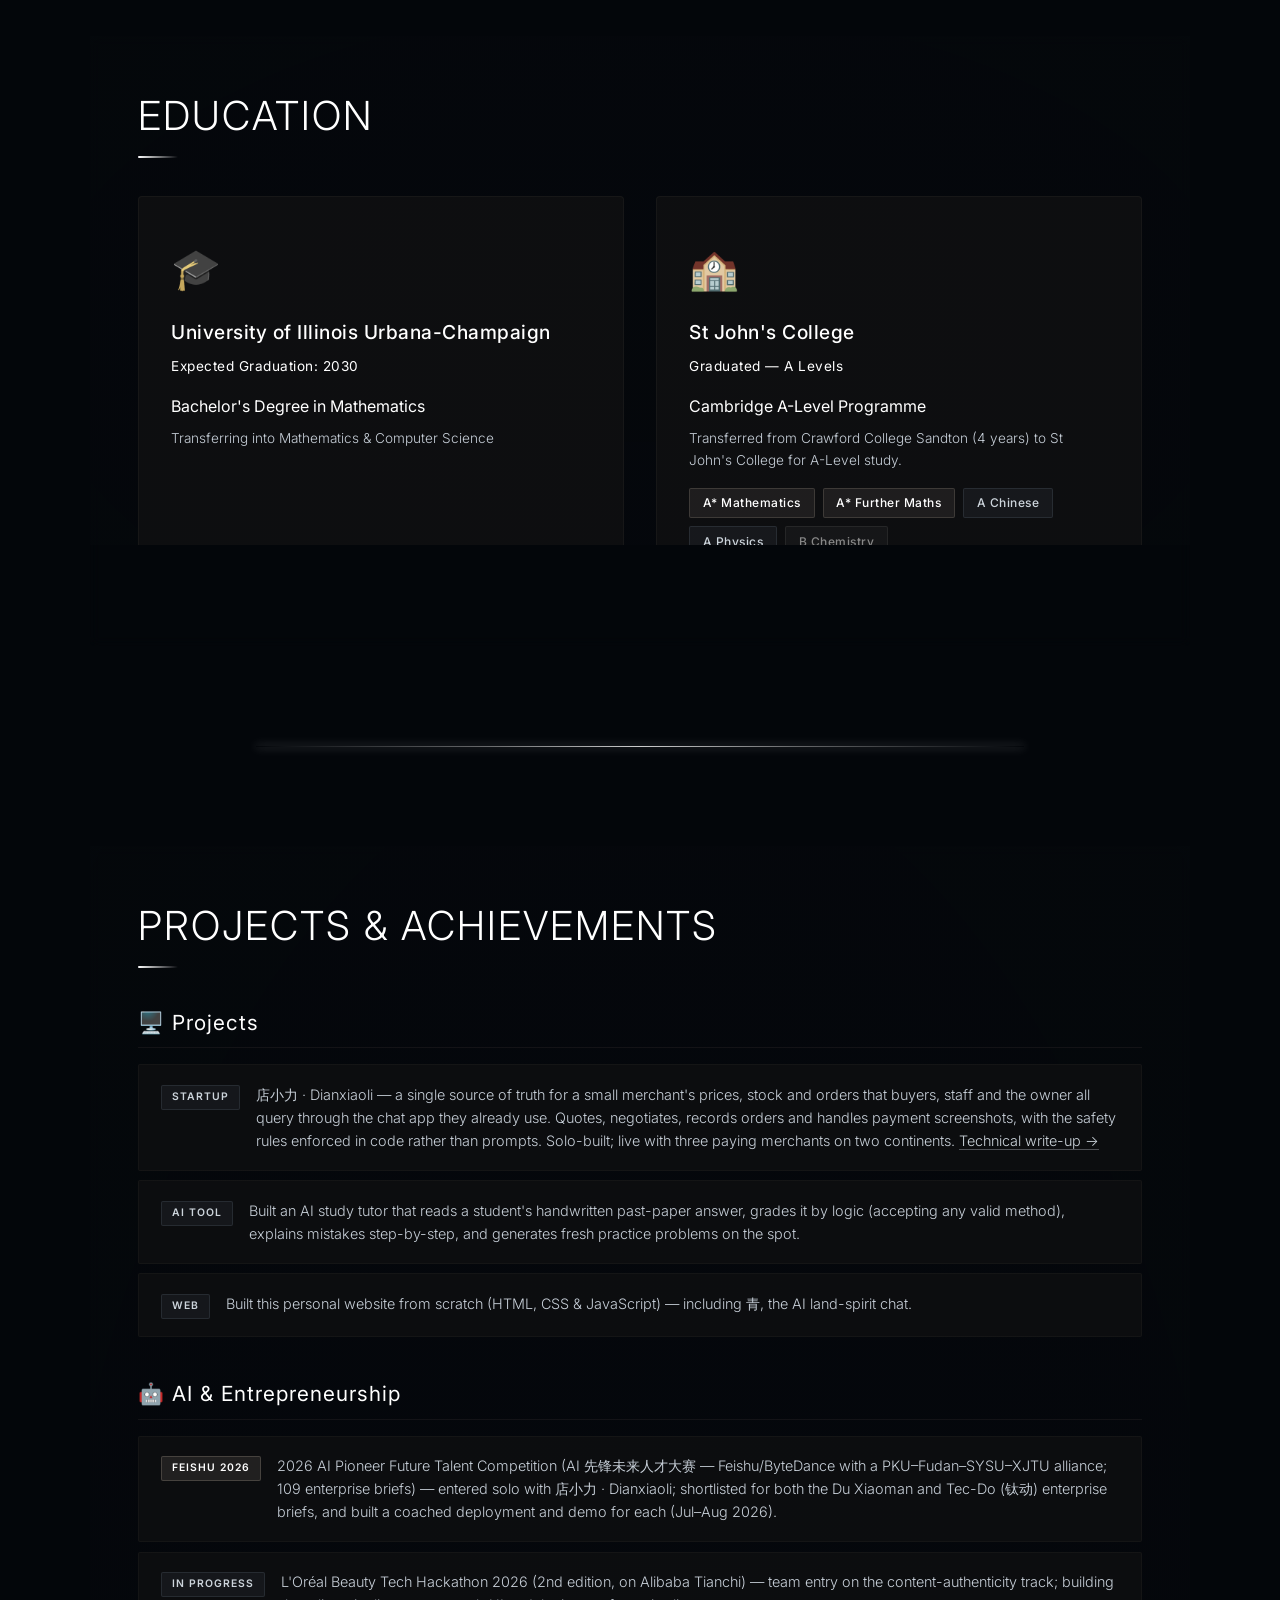
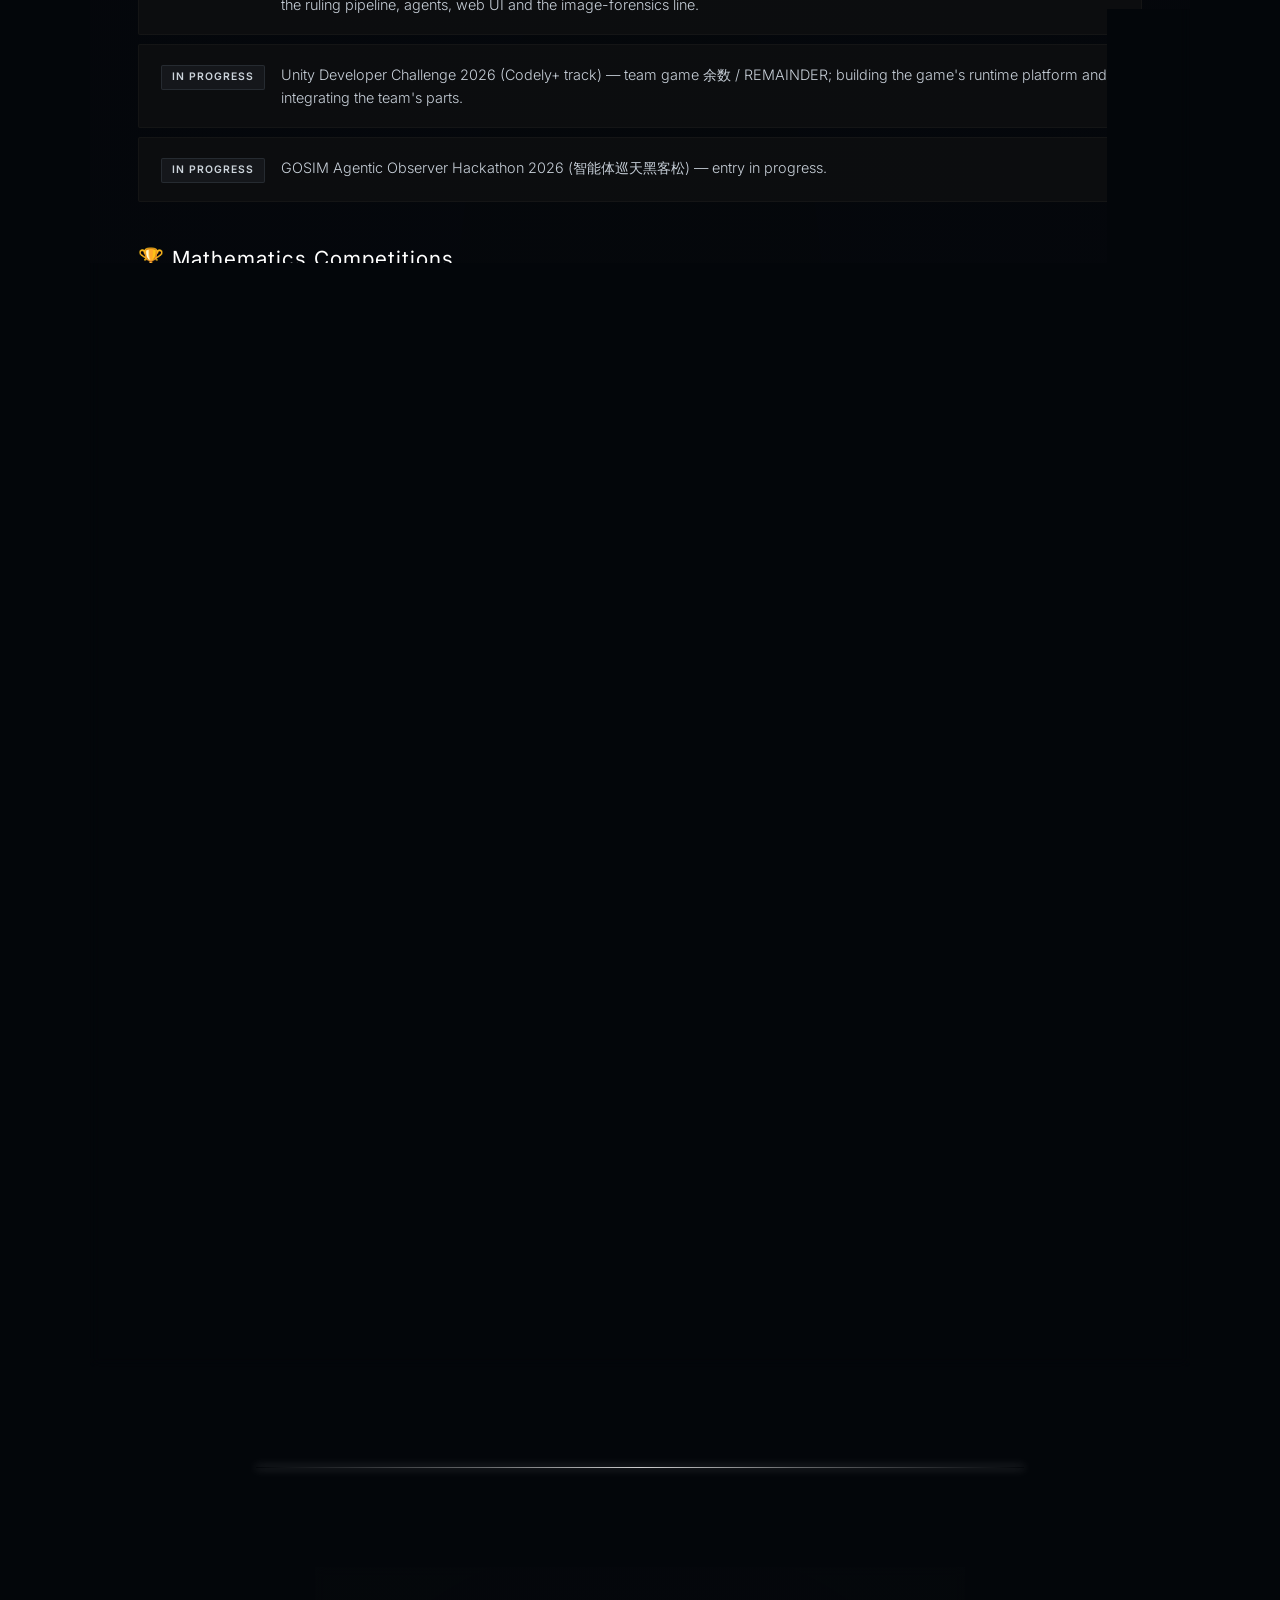
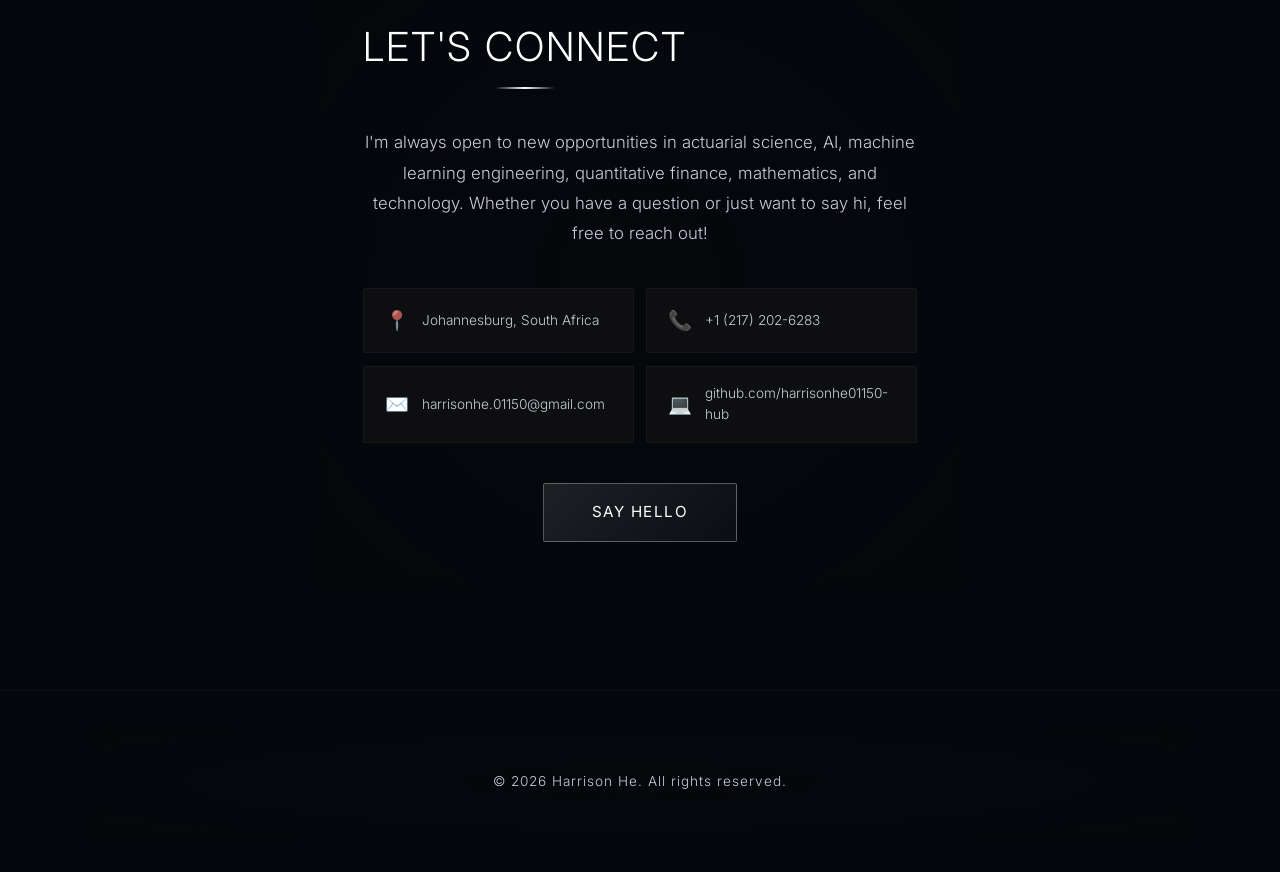
==== commit c3308dba: "site: EN/中文 toggle, AI & entrepreneurship section, 2026 AI Pioneer competition, 21/1458 gate numbers" ====
--- a/index.html
+++ b/index.html
@@ -1,9 +1,9 @@
 <!DOCTYPE html>
-<html lang="en">
+<html lang="en" id="html-root">
 <head>
     <meta charset="UTF-8">
     <meta name="viewport" content="width=device-width, initial-scale=1.0">
-    <title>Harrison He - Mathematics &amp; AI</title>
+    <title data-i18n="meta.title">Harrison He - Mathematics &amp; AI</title>
     <meta name="description" content="Personal portfolio of Harrison He - Mathematics student at UIUC, maths olympiad medalist, and builder of practical AI tools for small businesses.">
     <!-- Favicon -->
     <link rel="icon" href="data:image/svg+xml,<svg xmlns='http://www.w3.org/2000/svg' viewBox='0 0 100 100'><text y='.9em' font-size='90'>青</text></svg>">
@@ -36,6 +36,11 @@
         .qing-tooltip::after { content: ''; position: absolute; right: -6px; bottom: 4px; border-width: 6px 0 6px 6px; border-style: solid; border-color: transparent transparent transparent rgba(184, 168, 154, 0.4); }
         .qing-notif-dot { position: absolute; top: -2px; right: -2px; width: 14px; height: 14px; background-color: #ff4757; border-radius: 50%; opacity: 0; transition: opacity 0.3s ease; border: 2px solid #141414; }
         .qing-notif-dot.show { opacity: 1; animation: pulseNotif 2s infinite; }
+        /* EN / 中文 toggle */
+        .lang-toggle { background: transparent; color: var(--text-secondary); border: 1px solid rgba(255, 255, 255, 0.2); border-radius: 2px; padding: 0.4rem 0.9rem; font-family: var(--font-main); font-size: 0.8rem; letter-spacing: 1px; cursor: pointer; transition: var(--transition-smooth); line-height: 1.2; }
+        .lang-toggle:hover { color: var(--text-primary); border-color: rgba(255, 255, 255, 0.6); box-shadow: 0 0 10px rgba(255, 255, 255, 0.2); }
+        html[lang="zh-CN"] body { font-family: 'Inter', 'PingFang SC', 'Hiragino Sans GB', 'Microsoft YaHei', 'Noto Sans CJK SC', 'Noto Sans SC', sans-serif; }
+        html[lang="zh-CN"] .logo, html[lang="zh-CN"] .btn, html[lang="zh-CN"] .nav-links a, html[lang="zh-CN"] .btn-primary-small { letter-spacing: 1px; }
         @keyframes pulseNotif {
             0% { box-shadow: 0 0 0 0 rgba(255, 71, 87, 0.7); }
             70% { box-shadow: 0 0 0 8px rgba(255, 71, 87, 0); }
@@ -52,11 +57,12 @@
                 <span></span><span></span><span></span>
             </button>
             <ul class="nav-links" id="nav-links">
-                <li><a href="#about">About</a></li>
-                <li><a href="#experience">Experience</a></li>
-                <li><a href="#education">Education</a></li>
-                <li><a href="#achievements">Achievements</a></li>
-                <li><a href="#contact" class="btn-primary-small">Let's Talk</a></li>
+                <li><a href="#about" data-i18n="nav.about">About</a></li>
+                <li><a href="#experience" data-i18n="nav.experience">Experience</a></li>
+                <li><a href="#education" data-i18n="nav.education">Education</a></li>
+                <li><a href="#achievements" data-i18n="nav.achievements">Achievements</a></li>
+                <li><a href="#contact" class="btn-primary-small" data-i18n="nav.talk">Let's Talk</a></li>
+                <li><button type="button" class="lang-toggle" id="lang-toggle" aria-label="切换到中文" data-i18n-aria="lang.aria" data-i18n="lang.label">中文</button></li>
             </ul>
         </div>
     </nav>
@@ -64,11 +70,11 @@
     <!-- Hero Section -->
     <header id="hero" class="section">
         <div class="container hero-content">
-            <h1 class="hero-title animate-up">Hello, I'm <span class="gradient-text">Harrison He</span>.</h1>
-            <p class="hero-subtitle animate-up delay-1">Mathematics @ UIUC '30 · Maths olympiad medalist</p>
+            <h1 class="hero-title animate-up" data-i18n="hero.title">Hello, I'm <span class="gradient-text">Harrison He</span>.</h1>
+            <p class="hero-subtitle animate-up delay-1" data-i18n="hero.subtitle">Mathematics @ UIUC '30 · Maths olympiad medalist</p>
             <div class="hero-cta animate-up delay-2">
-                <a href="#experience" class="btn btn-primary">View My Experience</a>
-                <a href="material/resume.pdf" class="btn btn-outline" target="_blank" rel="noopener">Download Resume</a>
+                <a href="#experience" class="btn btn-primary" data-i18n="hero.cta1">View My Experience</a>
+                <a href="material/resume.pdf" class="btn btn-outline" target="_blank" rel="noopener" data-i18n="hero.cta2">Download Resume</a>
             </div>
         </div>
     </header>
@@ -76,21 +82,21 @@
     <!-- About Section -->
     <section id="about" class="section">
         <div class="container">
-            <h2 class="section-title animate-up">About Me</h2>
+            <h2 class="section-title animate-up" data-i18n="about.title">About Me</h2>
             <div class="about-grid">
                 <div class="about-text animate-up delay-1">
-                    <p>I'm Harrison He. Although my academic path points toward Mathematics and Computer Science at the <strong>University of Illinois Urbana-Champaign</strong>, my identity extends far beyond the classroom. As an <strong>INTJ</strong>, I naturally approach challenges with analytical thinking and objective logic, yet I am equally driven by a deep curiosity to experience life from multiple perspectives.</p>
-                    <p>I thrive on staying active and exploring new environments—whether I'm scaling a climbing wall, hiking a scenic trail, playing badminton, or unraveling puzzles in an escape room. When it's time to decompress, you will often find me listening to music, brewing traditional Chinese tea, getting lost in web novels, or jumping into a match of <em>League of Legends</em>.</p>
+                    <p data-i18n="about.p1">I'm Harrison He. Although my academic path points toward Mathematics and Computer Science at the <strong>University of Illinois Urbana-Champaign</strong>, my identity extends far beyond the classroom. As an <strong>INTJ</strong>, I naturally approach challenges with analytical thinking and objective logic, yet I am equally driven by a deep curiosity to experience life from multiple perspectives.</p>
+                    <p data-i18n="about.p2">I thrive on staying active and exploring new environments—whether I'm scaling a climbing wall, hiking a scenic trail, playing badminton, or unraveling puzzles in an escape room. When it's time to decompress, you will often find me listening to music, brewing traditional Chinese tea, getting lost in web novels, or jumping into a match of <em>League of Legends</em>.</p>
                 </div>
                 <div class="about-ink-art animate-up delay-2">
                     <div class="about-stats">
                         <div class="stat-card">
                             <h3>A*A*</h3>
-                            <p>Maths &amp; Further Maths</p>
+                            <p data-i18n="about.stat1">Maths &amp; Further Maths</p>
                         </div>
                         <div class="stat-card">
                             <h3>100+</h3>
-                            <p>Hours Community Service</p>
+                            <p data-i18n="about.stat2">Hours Community Service</p>
                         </div>
                     </div>
                 </div>
@@ -101,38 +107,38 @@
     <!-- Experience Section -->
     <section id="experience" class="section">
         <div class="container">
-            <h2 class="section-title animate-up">Experience</h2>
+            <h2 class="section-title animate-up" data-i18n="exp.title">Experience</h2>
             <div class="timeline">
                 <div class="timeline-item animate-up delay-1">
                     <div class="timeline-icon">&#x1F680;</div>
                     <div class="timeline-content">
-                        <h3>Founder &amp; Developer</h3>
-                        <p class="timeline-company"><a href="dianxiaoli.html" title="Technical write-up" style="border-bottom: 1px solid rgba(205,213,220,0.35);">店小力 · Dianxiaoli — AI Digital Shop Assistant</a> <span style="font-size: 0.9em; opacity: 0.7; font-weight: normal; margin-left: 10px;">| April 2026 – Present</span></p>
-                        <p class="timeline-desc">Built and run an AI shop assistant that lives inside WeChat Customer Service and WhatsApp for wholesalers, factories and retailers: it answers buyers around the clock in their language, quotes from the shop's own catalogue, confirms orders and hands them back to the owner. Live with three paying clients across China and South Africa; shipped as a solo developer with an 18-suite, 1,055-check automated quality gate and model routing across DeepSeek, Anthropic and OpenAI; multi-tenant, with a staff role and four industry packs since September 2026. <a href="dianxiaoli.html" style="color: var(--accent-mist); border-bottom: 1px solid rgba(205,213,220,0.35); white-space: nowrap;">Read the technical write-up →</a></p>
+                        <h3 data-i18n="exp.dxl.role">Founder &amp; Developer</h3>
+                        <p class="timeline-company" data-i18n="exp.dxl.company"><a href="dianxiaoli.html" title="Technical write-up" style="border-bottom: 1px solid rgba(205,213,220,0.35);">店小力 · Dianxiaoli — AI Digital Shop Assistant</a> <span style="font-size: 0.9em; opacity: 0.7; font-weight: normal; margin-left: 10px;">| April 2026 – Present</span></p>
+                        <p class="timeline-desc" data-i18n="exp.dxl.desc">Built and run an AI shop assistant that lives inside WeChat Customer Service and WhatsApp for wholesalers, factories and retailers: it answers buyers around the clock in their language, quotes from the shop's own catalogue, confirms orders and hands them back to the owner. Live with three paying clients across China and South Africa; shipped as a solo developer with a 21-suite, 1,458-check automated quality gate (23 versioned releases since May 2026) and model routing across DeepSeek, Anthropic and OpenAI; multi-tenant, with a staff role and four industry packs since September 2026. <a href="dianxiaoli.html" style="color: var(--accent-mist); border-bottom: 1px solid rgba(205,213,220,0.35); white-space: nowrap;">Read the technical write-up →</a></p>
                     </div>
                 </div>
                 <div class="timeline-item animate-up delay-2">
                     <div class="timeline-icon">&#x1F91D;</div>
                     <div class="timeline-content">
-                        <h3>External AI Product Collaboration — AI Talent Programme (小满摘星计划)</h3>
-                        <p class="timeline-company">Du Xiaoman Financial (Baidu's fintech arm) <span style="font-size: 0.9em; opacity: 0.7; font-weight: normal; margin-left: 10px;">| September 2026 – Present</span></p>
-                        <p class="timeline-desc">Selected for Du Xiaoman's AI talent programme to develop a standardised, multi-tenant edition of Dianxiaoli for its small-business merchants under an external-collaboration arrangement — leading product and engineering with two programme-assigned contributors, and designing the consent-gated merchant-data interface with the partner's team. A joint company is planned once the product reaches scale.</p>
+                        <h3 data-i18n="exp.dxm.role">External AI Product Collaboration — AI Talent Programme (小满摘星计划)</h3>
+                        <p class="timeline-company" data-i18n="exp.dxm.company">Du Xiaoman Financial (Baidu's fintech arm) <span style="font-size: 0.9em; opacity: 0.7; font-weight: normal; margin-left: 10px;">| September 2026 – Present</span></p>
+                        <p class="timeline-desc" data-i18n="exp.dxm.desc">Shortlisted for Du Xiaoman's enterprise brief in the 2026 AI Pioneer Future Talent Competition (see Achievements), then selected for its AI talent programme to develop a standardised, multi-tenant edition of Dianxiaoli for its small-business merchants under an external-collaboration arrangement — leading product and engineering with two programme-assigned contributors, and designing the consent-gated merchant-data interface with the partner's team. A joint company is planned once the product reaches scale.</p>
                     </div>
                 </div>
                 <div class="timeline-item animate-up delay-3">
                     <div class="timeline-icon">&#x1F4BC;</div>
                     <div class="timeline-content">
-                        <h3>Actuarial Job Shadow</h3>
-                        <p class="timeline-company">Discovery <span style="font-size: 0.9em; opacity: 0.7; font-weight: normal; margin-left: 10px;">| April 2024</span></p>
-                        <p class="timeline-desc">Shadowed practising actuaries, gaining first-hand insight into risk assessment, pricing models, and the day-to-day responsibilities within one of South Africa's largest financial services groups.</p>
+                        <h3 data-i18n="exp.shadow.role">Actuarial Job Shadow</h3>
+                        <p class="timeline-company" data-i18n="exp.disc.company">Discovery <span style="font-size: 0.9em; opacity: 0.7; font-weight: normal; margin-left: 10px;">| April 2024</span></p>
+                        <p class="timeline-desc" data-i18n="exp.disc.desc">Shadowed practising actuaries, gaining first-hand insight into risk assessment, pricing models, and the day-to-day responsibilities within one of South Africa's largest financial services groups.</p>
                     </div>
                 </div>
                 <div class="timeline-item animate-up delay-4">
                     <div class="timeline-icon">&#x1F4BC;</div>
                     <div class="timeline-content">
-                        <h3>Actuarial Job Shadow</h3>
-                        <p class="timeline-company">Argen Actuarial Solution <span style="font-size: 0.9em; opacity: 0.7; font-weight: normal; margin-left: 10px;">| May 2024</span></p>
-                        <p class="timeline-desc">Observed actuarial consulting in action, learning about actuarial valuations, financial modelling, and client advisory services at a specialist actuarial consultancy.</p>
+                        <h3 data-i18n="exp.shadow.role">Actuarial Job Shadow</h3>
+                        <p class="timeline-company" data-i18n="exp.argen.company">Argen Actuarial Solution <span style="font-size: 0.9em; opacity: 0.7; font-weight: normal; margin-left: 10px;">| May 2024</span></p>
+                        <p class="timeline-desc" data-i18n="exp.argen.desc">Observed actuarial consulting in action, learning about actuarial valuations, financial modelling, and client advisory services at a specialist actuarial consultancy.</p>
                     </div>
                 </div>
             </div>
@@ -142,33 +148,33 @@
     <!-- Education Section -->
     <section id="education" class="section">
         <div class="container">
-            <h2 class="section-title animate-up">Education</h2>
+            <h2 class="section-title animate-up" data-i18n="edu.title">Education</h2>
             <div class="education-grid">
                 <!-- University -->
                 <div class="edu-card animate-up delay-1">
                     <div class="edu-icon">&#x1F393;</div>
                     <div class="edu-header">
-                        <h3>University of Illinois Urbana-Champaign</h3>
-                        <span class="edu-date">Expected Graduation: 2030</span>
-                    </div>
-                    <p class="edu-degree">Bachelor's Degree in Mathematics</p>
-                    <p class="edu-note">Transferring into Mathematics &amp; Computer Science</p>
+                        <h3 data-i18n="edu.uiuc.name">University of Illinois Urbana-Champaign</h3>
+                        <span class="edu-date" data-i18n="edu.uiuc.date">Expected Graduation: 2030</span>
+                    </div>
+                    <p class="edu-degree" data-i18n="edu.uiuc.degree">Bachelor's Degree in Mathematics</p>
+                    <p class="edu-note" data-i18n="edu.uiuc.note">Transferring into Mathematics &amp; Computer Science</p>
                 </div>
                 <!-- High School -->
                 <div class="edu-card animate-up delay-2">
                     <div class="edu-icon">&#x1F3EB;</div>
                     <div class="edu-header">
-                        <h3>St John's College</h3>
-                        <span class="edu-date">Graduated &mdash; A Levels</span>
-                    </div>
-                    <p class="edu-degree">Cambridge A-Level Programme</p>
-                    <p class="edu-note">Transferred from Crawford College Sandton (4 years) to St John's College for A-Level study.</p>
+                        <h3 data-i18n="edu.sjc.name">St John's College</h3>
+                        <span class="edu-date" data-i18n="edu.sjc.date">Graduated &mdash; A Levels</span>
+                    </div>
+                    <p class="edu-degree" data-i18n="edu.sjc.degree">Cambridge A-Level Programme</p>
+                    <p class="edu-note" data-i18n="edu.sjc.note">Transferred from Crawford College Sandton (4 years) to St John's College for A-Level study.</p>
                     <div class="grade-chips">
-                        <span class="chip chip-star">A* Mathematics</span>
-                        <span class="chip chip-star">A* Further Maths</span>
-                        <span class="chip chip-a">A Chinese</span>
-                        <span class="chip chip-a">A Physics</span>
-                        <span class="chip chip-b">B Chemistry</span>
+                        <span class="chip chip-star" data-i18n="edu.chip.maths">A* Mathematics</span>
+                        <span class="chip chip-star" data-i18n="edu.chip.fm">A* Further Maths</span>
+                        <span class="chip chip-a" data-i18n="edu.chip.chinese">A Chinese</span>
+                        <span class="chip chip-a" data-i18n="edu.chip.physics">A Physics</span>
+                        <span class="chip chip-b" data-i18n="edu.chip.chem">B Chemistry</span>
                     </div>
                 </div>
             </div>
@@ -178,88 +184,111 @@
     <!-- Projects & Achievements Section -->
     <section id="achievements" class="section">
         <div class="container">
-            <h2 class="section-title animate-up">Projects &amp; Achievements</h2>
+            <h2 class="section-title animate-up" data-i18n="ach.title">Projects &amp; Achievements</h2>
 
             <!-- Project -->
             <div class="achievement-category animate-up delay-1">
-                <h3 class="category-title">&#x1F5A5;&#xFE0F; Projects</h3>
+                <h3 class="category-title" data-i18n="ach.proj.title">&#x1F5A5;&#xFE0F; Projects</h3>
                 <div class="achievement-list">
                     <div class="achievement-item">
                         <span class="achievement-badge badge-project">STARTUP</span>
-                        <p>店小力 · Dianxiaoli &mdash; a single source of truth for a small merchant's prices, stock and orders that buyers, staff and the owner all query through the chat app they already use. Quotes, negotiates, records orders and handles payment screenshots, with the safety rules enforced in code rather than prompts. Solo-built; live with three paying merchants on two continents. <a href="dianxiaoli.html" style="color: var(--accent-mist); border-bottom: 1px solid rgba(205,213,220,0.35); white-space: nowrap;">Technical write-up →</a></p>
+                        <p data-i18n="ach.proj.dxl">店小力 · Dianxiaoli &mdash; a single source of truth for a small merchant's prices, stock and orders that buyers, staff and the owner all query through the chat app they already use. Quotes, negotiates, records orders and handles payment screenshots, with the safety rules enforced in code rather than prompts. Solo-built; live with three paying merchants on two continents. <a href="dianxiaoli.html" style="color: var(--accent-mist); border-bottom: 1px solid rgba(205,213,220,0.35); white-space: nowrap;">Technical write-up →</a></p>
                     </div>
                     <div class="achievement-item">
                         <span class="achievement-badge badge-project">AI TOOL</span>
-                        <p>Built an AI study tutor that reads a student's handwritten past-paper answer, grades it by logic (accepting any valid method), explains mistakes step-by-step, and generates fresh practice problems on the spot.</p>
+                        <p data-i18n="ach.proj.tutor">Built an AI study tutor that reads a student's handwritten past-paper answer, grades it by logic (accepting any valid method), explains mistakes step-by-step, and generates fresh practice problems on the spot.</p>
                     </div>
                     <div class="achievement-item">
                         <span class="achievement-badge badge-project">WEB</span>
-                        <p>Built this personal website from scratch (HTML, CSS &amp; JavaScript) &mdash; including 青, the AI land-spirit chat.</p>
+                        <p data-i18n="ach.proj.web">Built this personal website from scratch (HTML, CSS &amp; JavaScript) &mdash; including 青, the AI land-spirit chat.</p>
+                    </div>
+                </div>
+            </div>
+
+            <!-- AI & Entrepreneurship -->
+            <div class="achievement-category animate-up delay-1">
+                <h3 class="category-title" data-i18n="ach.ai.title">&#x1F916; AI &amp; Entrepreneurship</h3>
+                <div class="achievement-list">
+                    <div class="achievement-item">
+                        <span class="achievement-badge badge-gold">FEISHU 2026</span>
+                        <p data-i18n="ach.ai.feishu">2026 AI Pioneer Future Talent Competition (AI 先锋未来人才大赛 &mdash; Feishu/ByteDance with a PKU&ndash;Fudan&ndash;SYSU&ndash;XJTU alliance; 109 enterprise briefs) &mdash; entered solo with 店小力 · Dianxiaoli; shortlisted for both the Du Xiaoman and Tec-Do (钛动) enterprise briefs, and built a coached deployment and demo for each (Jul&ndash;Aug 2026).</p>
+                    </div>
+                    <div class="achievement-item">
+                        <span class="achievement-badge badge-silver" data-i18n="badge.inprogress">IN PROGRESS</span>
+                        <p data-i18n="ach.ai.loreal">L'Or&eacute;al Beauty Tech Hackathon 2026 (2nd edition, on Alibaba Tianchi) &mdash; team entry on the content-authenticity track; building the ruling pipeline, agents, web UI and the image-forensics line.</p>
+                    </div>
+                    <div class="achievement-item">
+                        <span class="achievement-badge badge-silver" data-i18n="badge.inprogress">IN PROGRESS</span>
+                        <p data-i18n="ach.ai.unity">Unity Developer Challenge 2026 (Codely+ track) &mdash; team game 余数 / REMAINDER; building the game's runtime platform and integrating the team's parts.</p>
+                    </div>
+                    <div class="achievement-item">
+                        <span class="achievement-badge badge-silver" data-i18n="badge.inprogress">IN PROGRESS</span>
+                        <p data-i18n="ach.ai.gosim">GOSIM Agentic Observer Hackathon 2026 (智能体巡天黑客松) &mdash; entry in progress.</p>
                     </div>
                 </div>
             </div>
 
             <!-- Maths Competitions -->
             <div class="achievement-category animate-up delay-1">
-                <h3 class="category-title">&#x1F3C6; Mathematics Competitions</h3>
+                <h3 class="category-title" data-i18n="ach.math.title">&#x1F3C6; Mathematics Competitions</h3>
                 <div class="achievement-list">
                     <div class="achievement-item">
                         <span class="achievement-badge badge-gold">SAMO</span>
-                        <p>South African Maths Olympiad &mdash; 4th (2021), 7th (2022), Top 50 (2023), Top 20 (2024), Top 20 (2025)</p>
+                        <p data-i18n="ach.math.samo">South African Maths Olympiad &mdash; 4th (2021), 7th (2022), Top 50 (2023), Top 20 (2024), Top 20 (2025)</p>
                     </div>
                     <div class="achievement-item">
                         <span class="achievement-badge badge-gold">WITS</span>
-                        <p>Top 10 in University of Wits Maths Competition &mdash; 2023 to 2025 (Continental level)</p>
+                        <p data-i18n="ach.math.wits">Top 10 in University of Wits Maths Competition &mdash; 2023 to 2025 (Continental level)</p>
                     </div>
                     <div class="achievement-item">
                         <span class="achievement-badge badge-silver">TEAM</span>
-                        <p>2nd place in South Africa Team Maths Competition &mdash; 2021 to 2024; 4th in 2025</p>
+                        <p data-i18n="ach.math.team">2nd place in South Africa Team Maths Competition &mdash; 2021 to 2024; 4th in 2025</p>
                     </div>
                     <div class="achievement-item">
                         <span class="achievement-badge badge-bronze">EMO</span>
-                        <p>Ranked Top 20&ndash;50 in the Estonia Maths Open within South Africa</p>
+                        <p data-i18n="ach.math.emo">Ranked Top 20&ndash;50 in the Estonia Maths Open within South Africa</p>
                     </div>
                     <div class="achievement-item">
                         <span class="achievement-badge badge-gold">IMO</span>
-                        <p>Attended South Africa IMO Selection Training Camp at Stellenbosch University &mdash; 2021 to 2024</p>
+                        <p data-i18n="ach.math.imo">Attended South Africa IMO Selection Training Camp at Stellenbosch University &mdash; 2021 to 2024</p>
                     </div>
                 </div>
             </div>
 
             <!-- Informatics -->
             <div class="achievement-category animate-up delay-2">
-                <h3 class="category-title">&#x1F4BB; Informatics</h3>
+                <h3 class="category-title" data-i18n="ach.info.title">&#x1F4BB; Informatics</h3>
                 <div class="achievement-list">
                     <div class="achievement-item">
                         <span class="achievement-badge badge-silver">SAIO</span>
-                        <p>Passed the first round of South Africa Informatics Olympiad &mdash; 2023 &amp; 2024</p>
+                        <p data-i18n="ach.info.saio">Passed the first round of South Africa Informatics Olympiad &mdash; 2023 &amp; 2024</p>
                     </div>
                     <div class="achievement-item">
                         <span class="achievement-badge badge-silver">EIO</span>
-                        <p>Attended Estonian Informatics Open &mdash; Top 15 within South Africa</p>
+                        <p data-i18n="ach.info.eio">Attended Estonian Informatics Open &mdash; Top 15 within South Africa</p>
                     </div>
                 </div>
             </div>
 
             <!-- Sports & Other -->
             <div class="achievement-category animate-up delay-2">
-                <h3 class="category-title">&#x1F94B; Sports &amp; Other</h3>
+                <h3 class="category-title" data-i18n="ach.sport.title">&#x1F94B; Sports &amp; Other</h3>
                 <div class="achievement-list">
                     <div class="achievement-item">
                         <span class="achievement-badge badge-bronze">SWIM</span>
-                        <p>Level 2 Swimmer in South Africa</p>
+                        <p data-i18n="ach.sport.swim">Level 2 Swimmer in South Africa</p>
                     </div>
                     <div class="achievement-item">
                         <span class="achievement-badge badge-gold">GO</span>
-                        <p>Qualified Professional Level 1 Go Player in China</p>
+                        <p data-i18n="ach.sport.go">Qualified Professional Level 1 Go Player in China</p>
                     </div>
                     <div class="achievement-item">
                         <span class="achievement-badge badge-gold">TKD</span>
-                        <p>Black Belt in Taekwondo</p>
+                        <p data-i18n="ach.sport.tkd">Black Belt in Taekwondo</p>
                     </div>
                     <div class="achievement-item">
                         <span class="achievement-badge badge-bronze">LOL</span>
-                        <p>Jungler on Illini Esports League of Legends Team 3 at UIUC</p>
+                        <p data-i18n="ach.sport.lol">Jungler on Illini Esports League of Legends Team 3 at UIUC</p>
                     </div>
                 </div>
             </div>
@@ -269,16 +298,16 @@
     <!-- Contact Section -->
     <section id="contact" class="section">
         <div class="container contact-container animate-up">
-            <h2 class="section-title text-center">Let's Connect</h2>
-            <p class="contact-text text-center">I'm always open to new opportunities in actuarial science, AI, machine learning engineering, quantitative finance, mathematics, and technology. Whether you have a question or just want to say hi, feel free to reach out!</p>
+            <h2 class="section-title text-center" data-i18n="contact.title">Let's Connect</h2>
+            <p class="contact-text text-center" data-i18n="contact.text">I'm always open to new opportunities in actuarial science, AI, machine learning engineering, quantitative finance, mathematics, and technology. Whether you have a question or just want to say hi, feel free to reach out!</p>
             <div class="contact-details">
                 <div class="contact-item">
                     <span class="contact-icon">&#x1F4CD;</span>
-                    <p>Johannesburg, South Africa</p>
+                    <p data-i18n="contact.location">Johannesburg, South Africa</p>
                 </div>
                 <div class="contact-item">
                     <span class="contact-icon">&#x1F4DE;</span>
-                    <p>+1 (872) 369-5500</p>
+                    <p data-i18n="contact.phone">+1 (217) 202-6283</p>
                 </div>
                 <div class="contact-item">
                     <span class="contact-icon">&#x2709;&#xFE0F;</span>
@@ -290,15 +319,15 @@
                 </div>
             </div>
             <div class="contact-cta">
-                <a href="mailto:harrisonhe.01150@gmail.com" class="btn btn-primary btn-large">Say Hello</a>
+                <a href="mailto:harrisonhe.01150@gmail.com" class="btn btn-primary btn-large" data-i18n="contact.cta">Say Hello</a>
             </div>
         </div>
     </section>
 
 
     <!-- Qing AI Floating Button -->
-    <div class="qing-float-btn" id="qing-float-btn" title="Talk to 青 (AI)" role="button" tabindex="0" aria-label="Talk to 青, the AI land spirit">
-        <div class="qing-tooltip" id="qing-tooltip">I'm the Land Spirit. Need help?</div>
+    <div class="qing-float-btn" id="qing-float-btn" title="Talk to 青 (AI)" role="button" tabindex="0" aria-label="Talk to 青, the AI land spirit" data-i18n-title="qing.title" data-i18n-aria="qing.aria">
+        <div class="qing-tooltip" id="qing-tooltip" data-i18n="qing.tooltip">I'm the Land Spirit. Need help?</div>
         <div class="qing-notif-dot" id="qing-notif-dot"></div>
         <svg xmlns="http://www.w3.org/2000/svg" viewBox="0 0 100 100" width="30" height="30">
             <text x="50" y="70" text-anchor="middle">青</text>
@@ -308,7 +337,7 @@
     <!-- Qing AI Modal -->
     <div class="qing-modal-overlay" id="qing-modal-overlay">
         <div class="qing-modal-content">
-            <div class="qing-modal-close" id="qing-modal-close" role="button" tabindex="0" aria-label="Close chat">&times;</div>
+            <div class="qing-modal-close" id="qing-modal-close" role="button" tabindex="0" aria-label="Close chat" data-i18n-aria="qing.close">&times;</div>
             <iframe data-src="qing.html" class="qing-modal-iframe" id="qing-iframe" title="Chat with 青"></iframe>
         </div>
     </div>
@@ -316,11 +345,12 @@
     <!-- Footer -->
     <footer>
         <div class="container">
-            <p>&copy; <span id="footer-year">2026</span> Harrison He. All rights reserved.</p>
+            <p data-i18n="footer.text">&copy; <span id="footer-year">2026</span> Harrison He. All rights reserved.</p>
         </div>
     </footer>
 
     <script src="js/script.js?v=2"></script>
+    <script src="js/i18n.js?v=1"></script>
     <script>
         // Qing AI Modal Logic
         const qingBtn = document.getElementById('qing-float-btn');
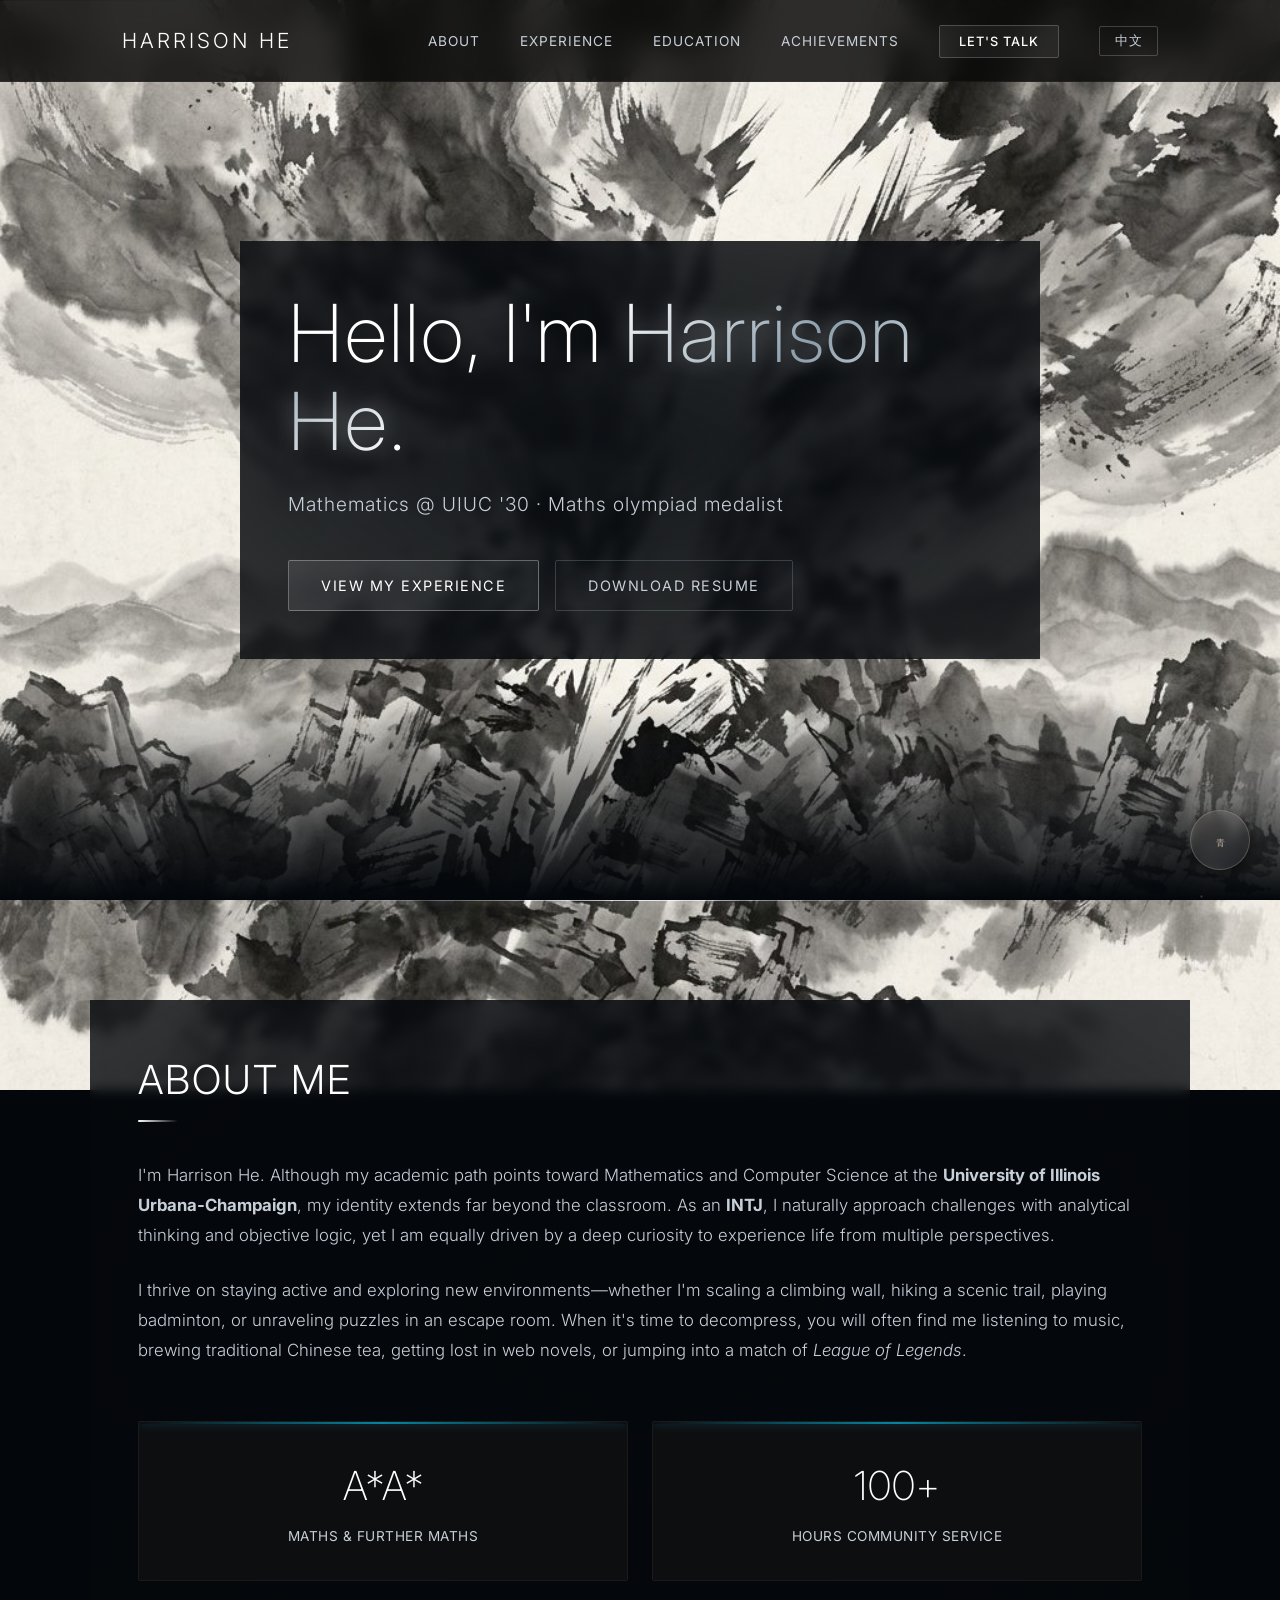
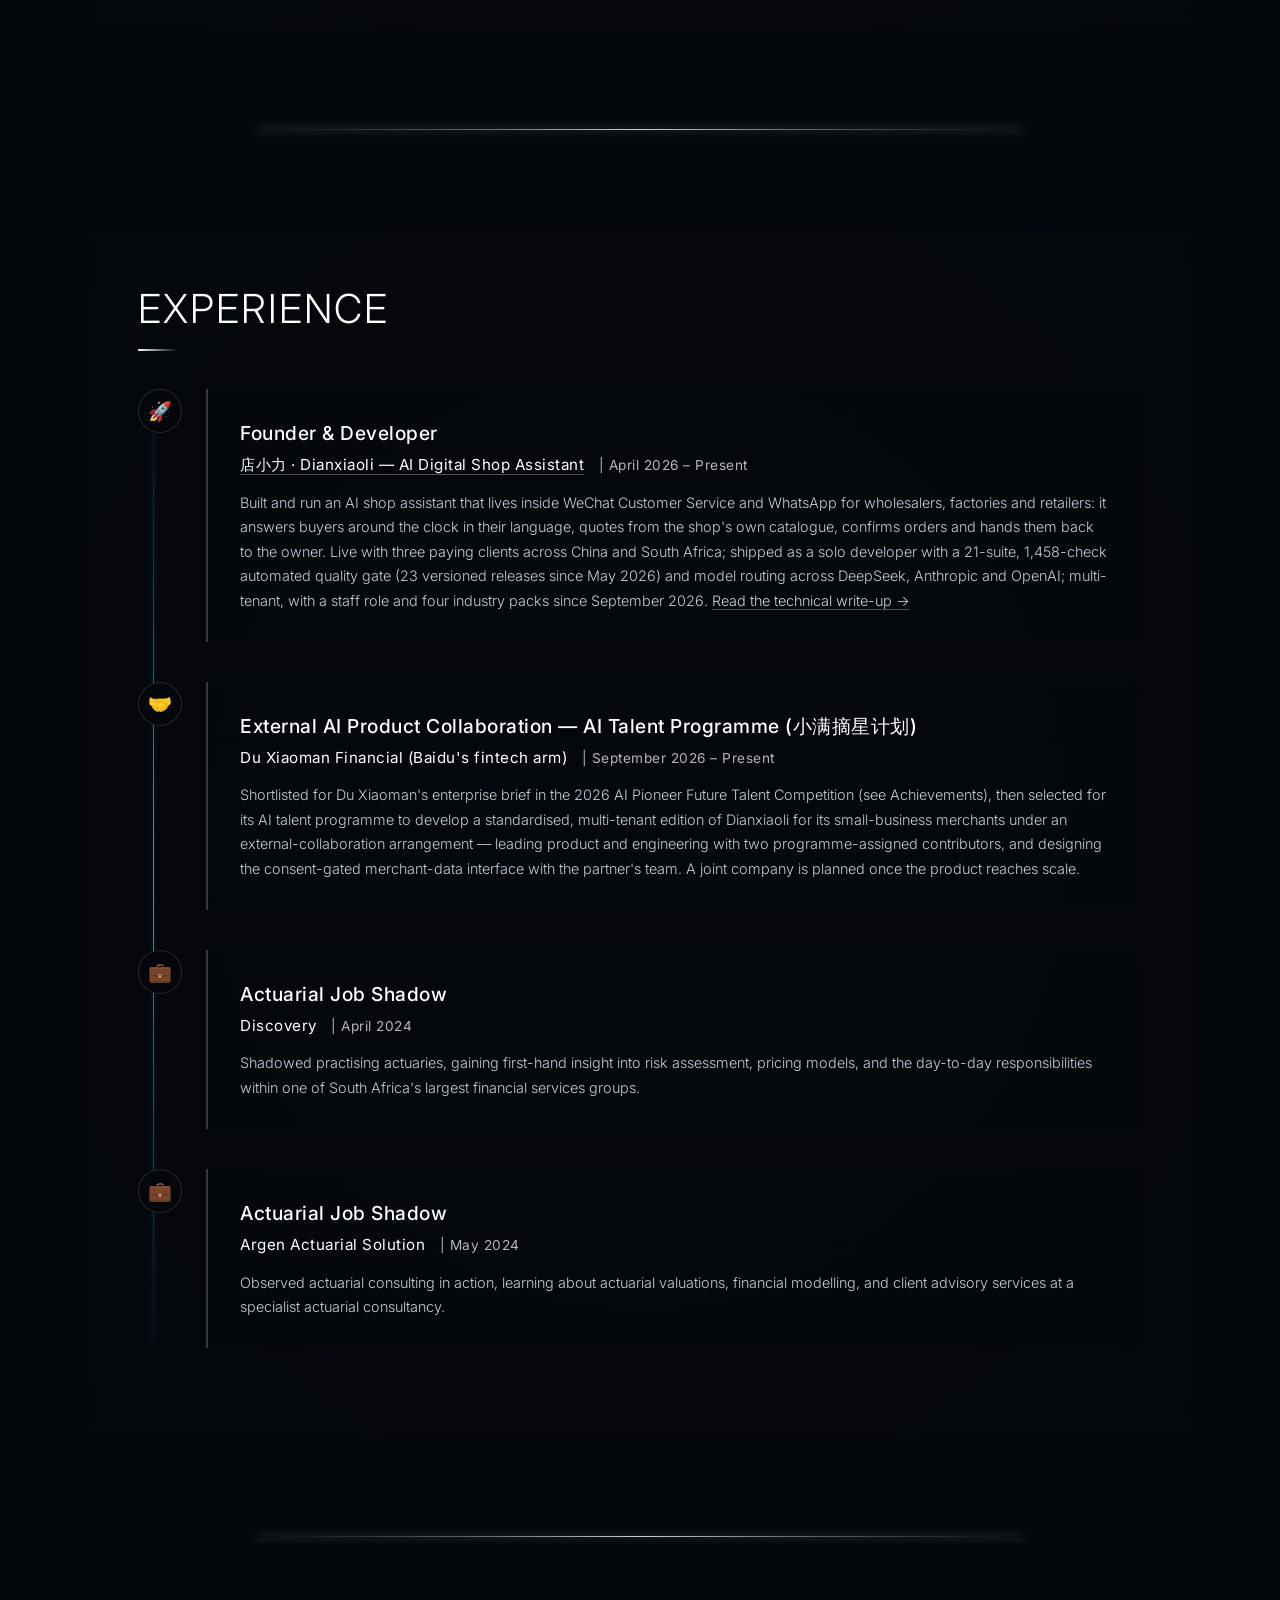
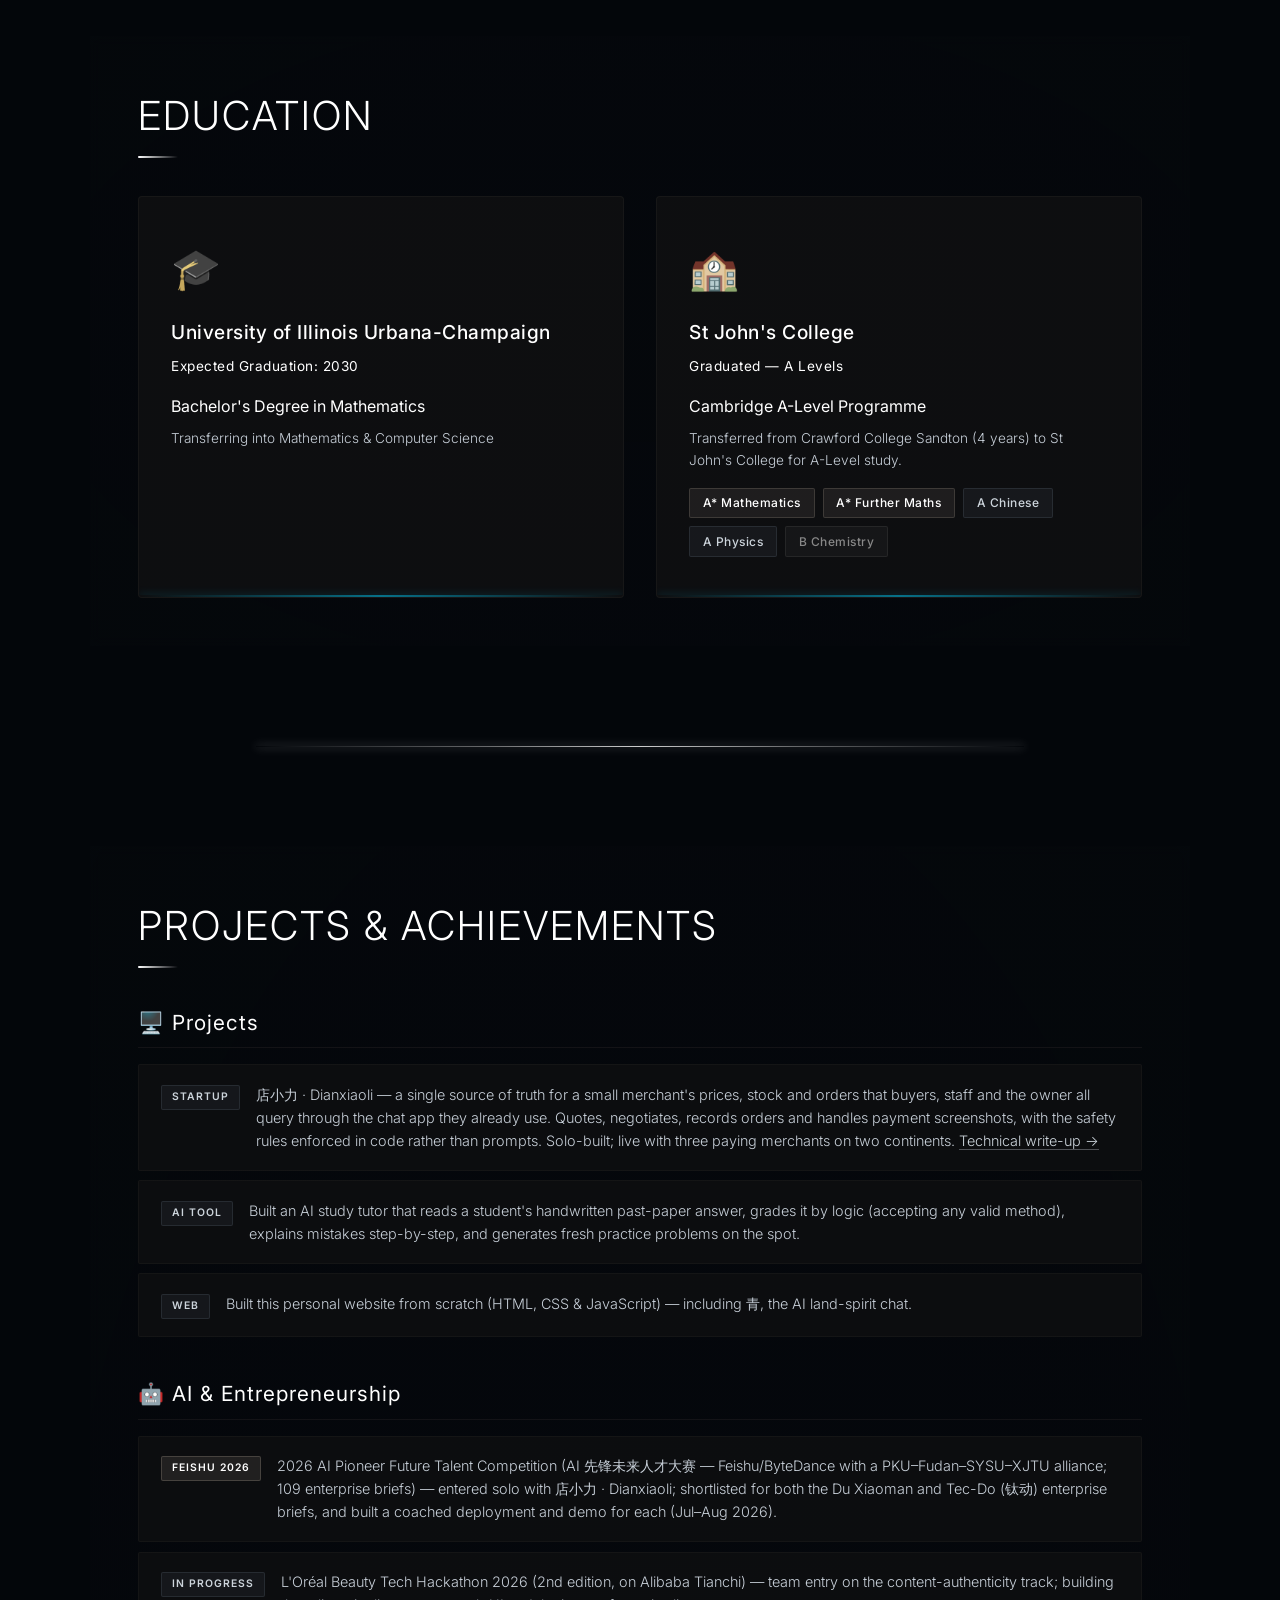
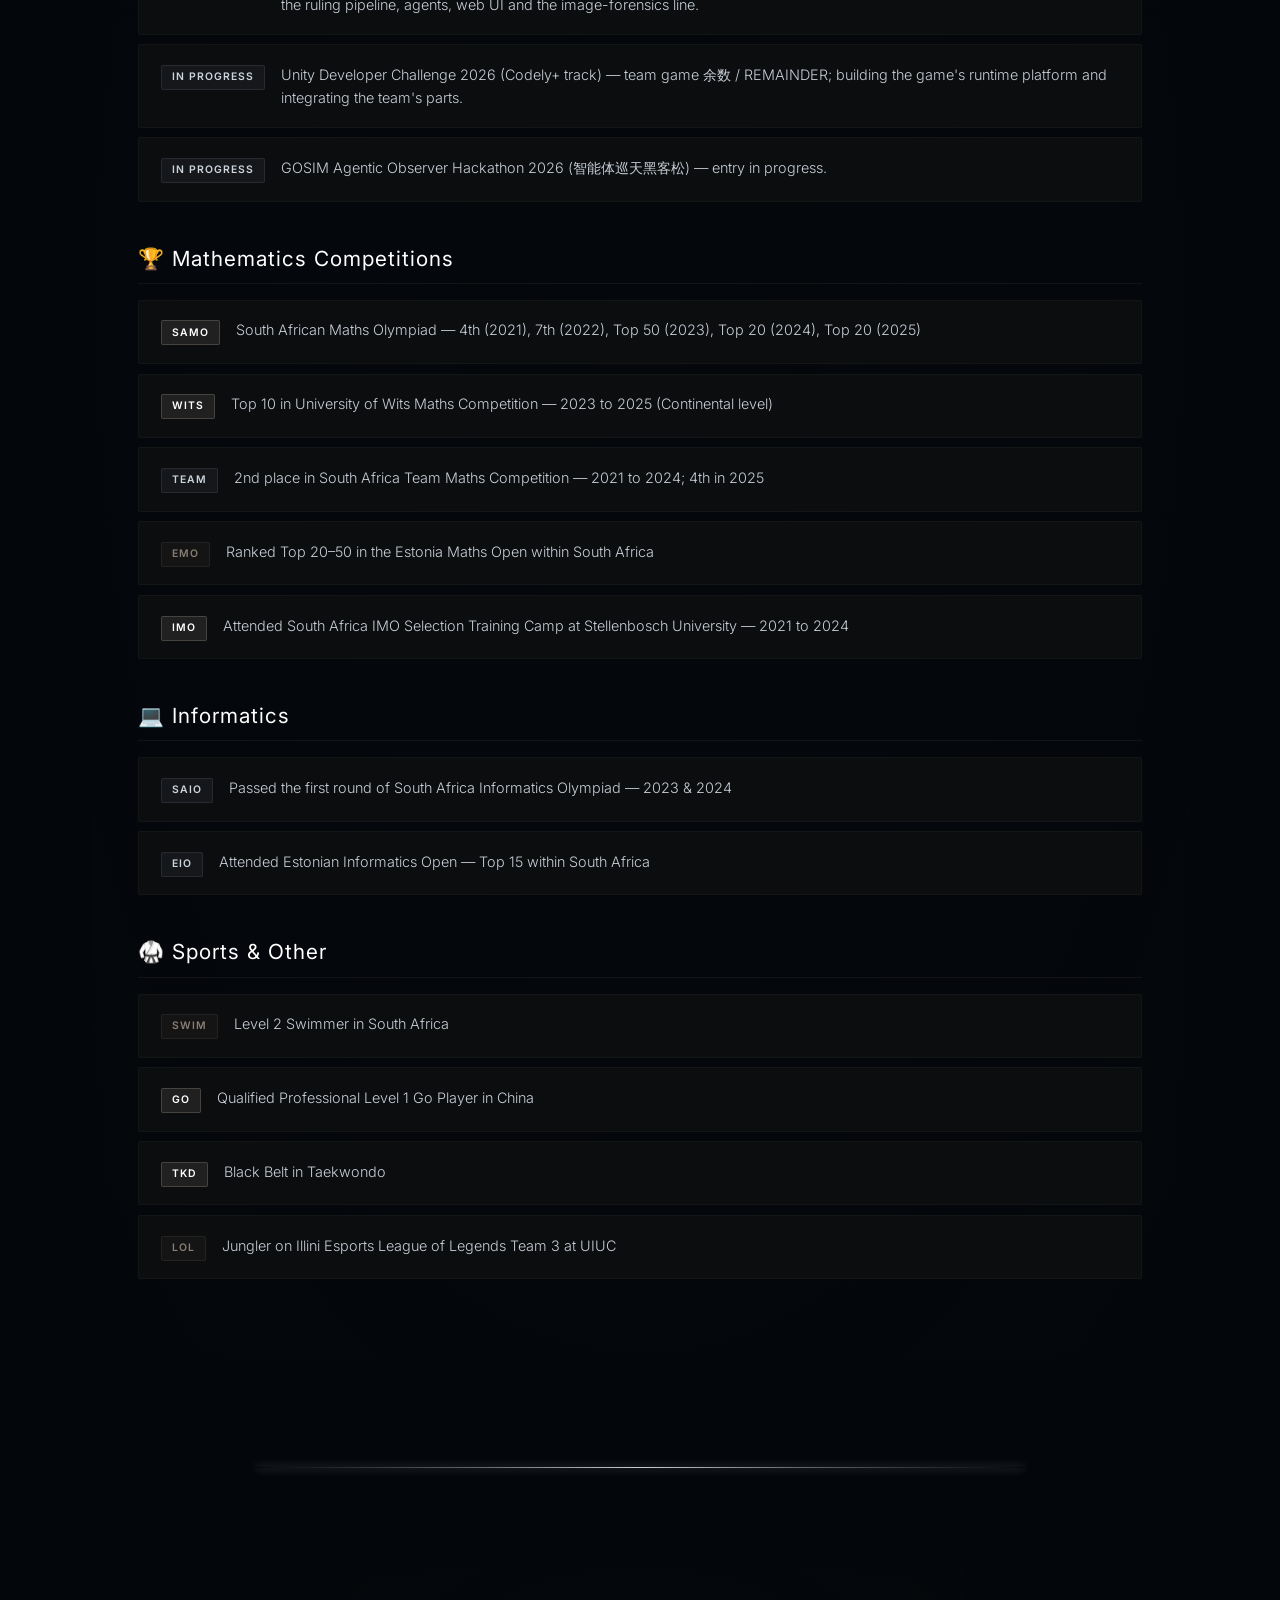
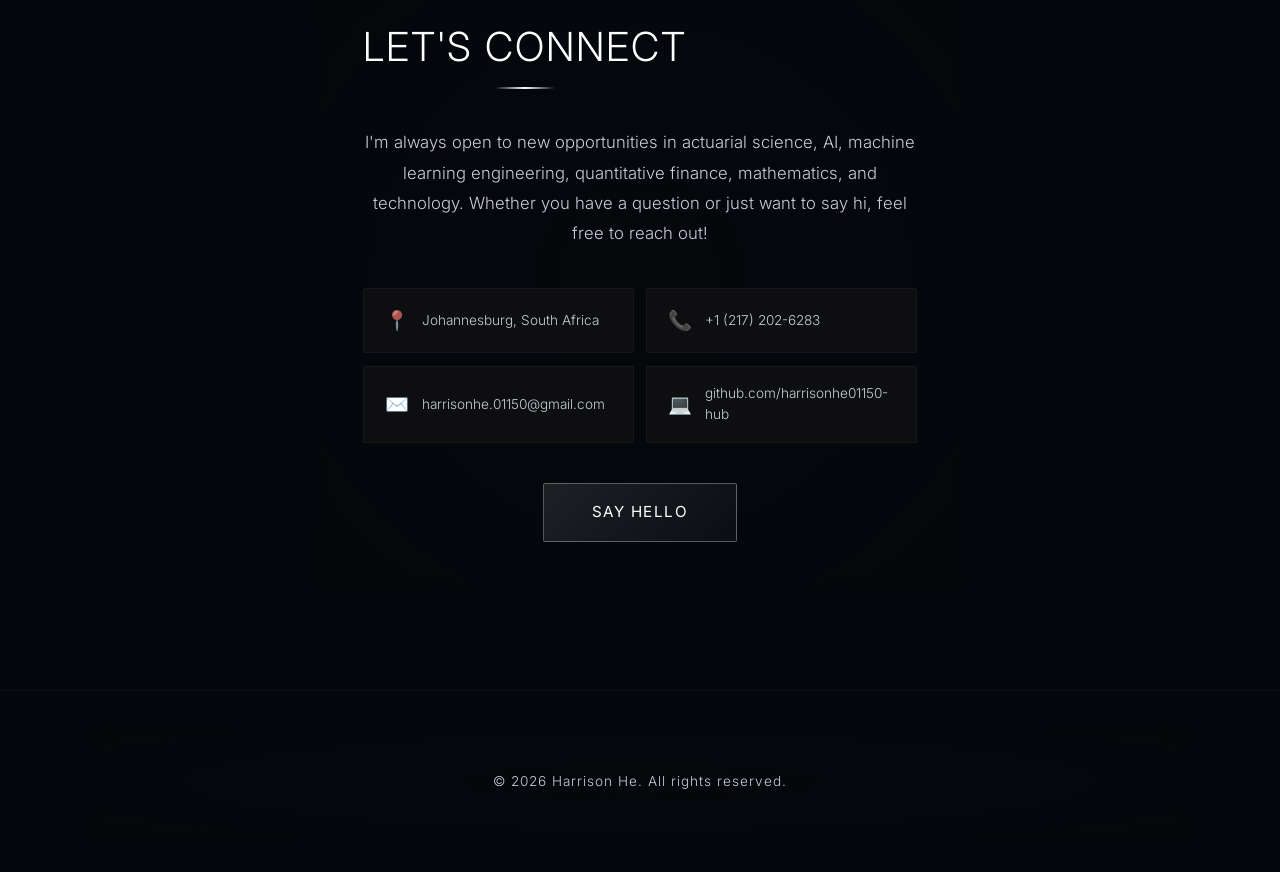
==== commit 5b8120b3: "default language English for site and Qing; cache-bust i18n/personality" ====
--- a/index.html
+++ b/index.html
@@ -350,7 +350,7 @@
     </footer>
 
     <script src="js/script.js?v=2"></script>
-    <script src="js/i18n.js?v=1"></script>
+    <script src="js/i18n.js?v=2"></script>
     <script>
         // Qing AI Modal Logic
         const qingBtn = document.getElementById('qing-float-btn');
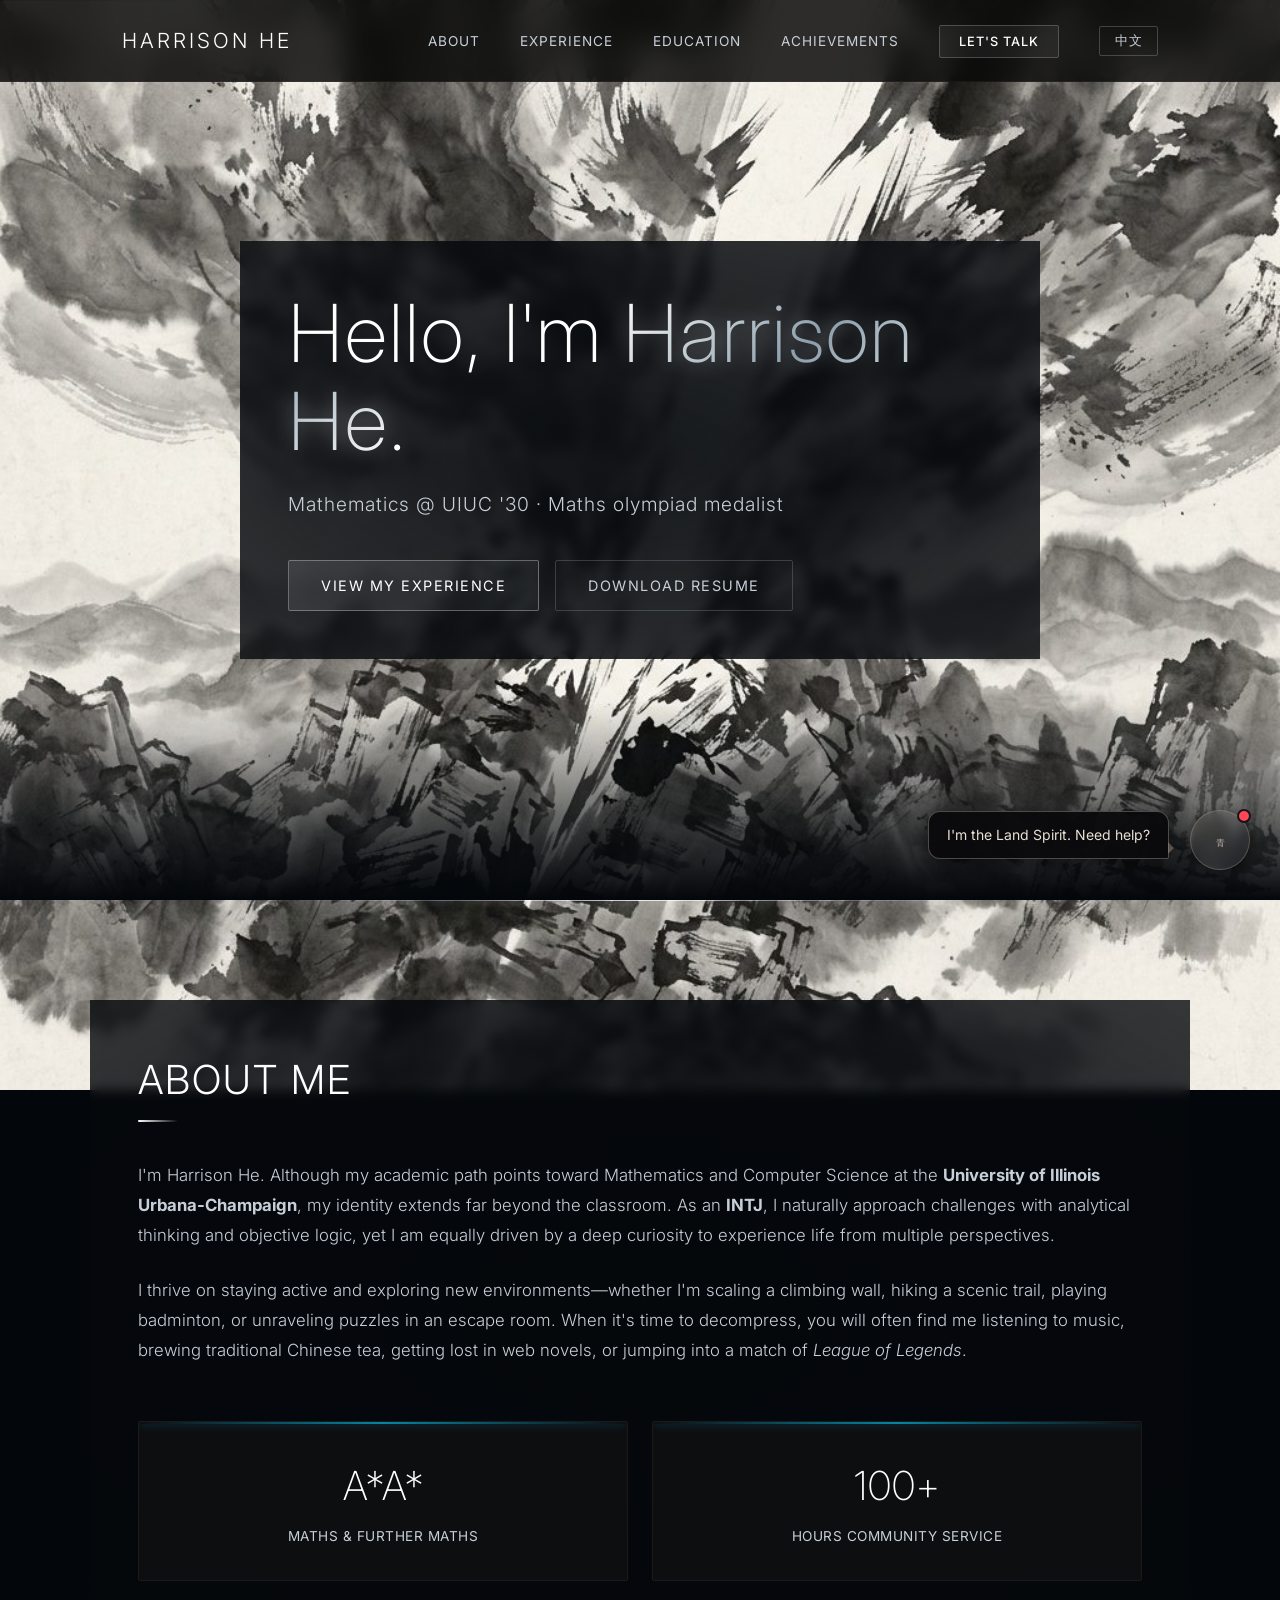
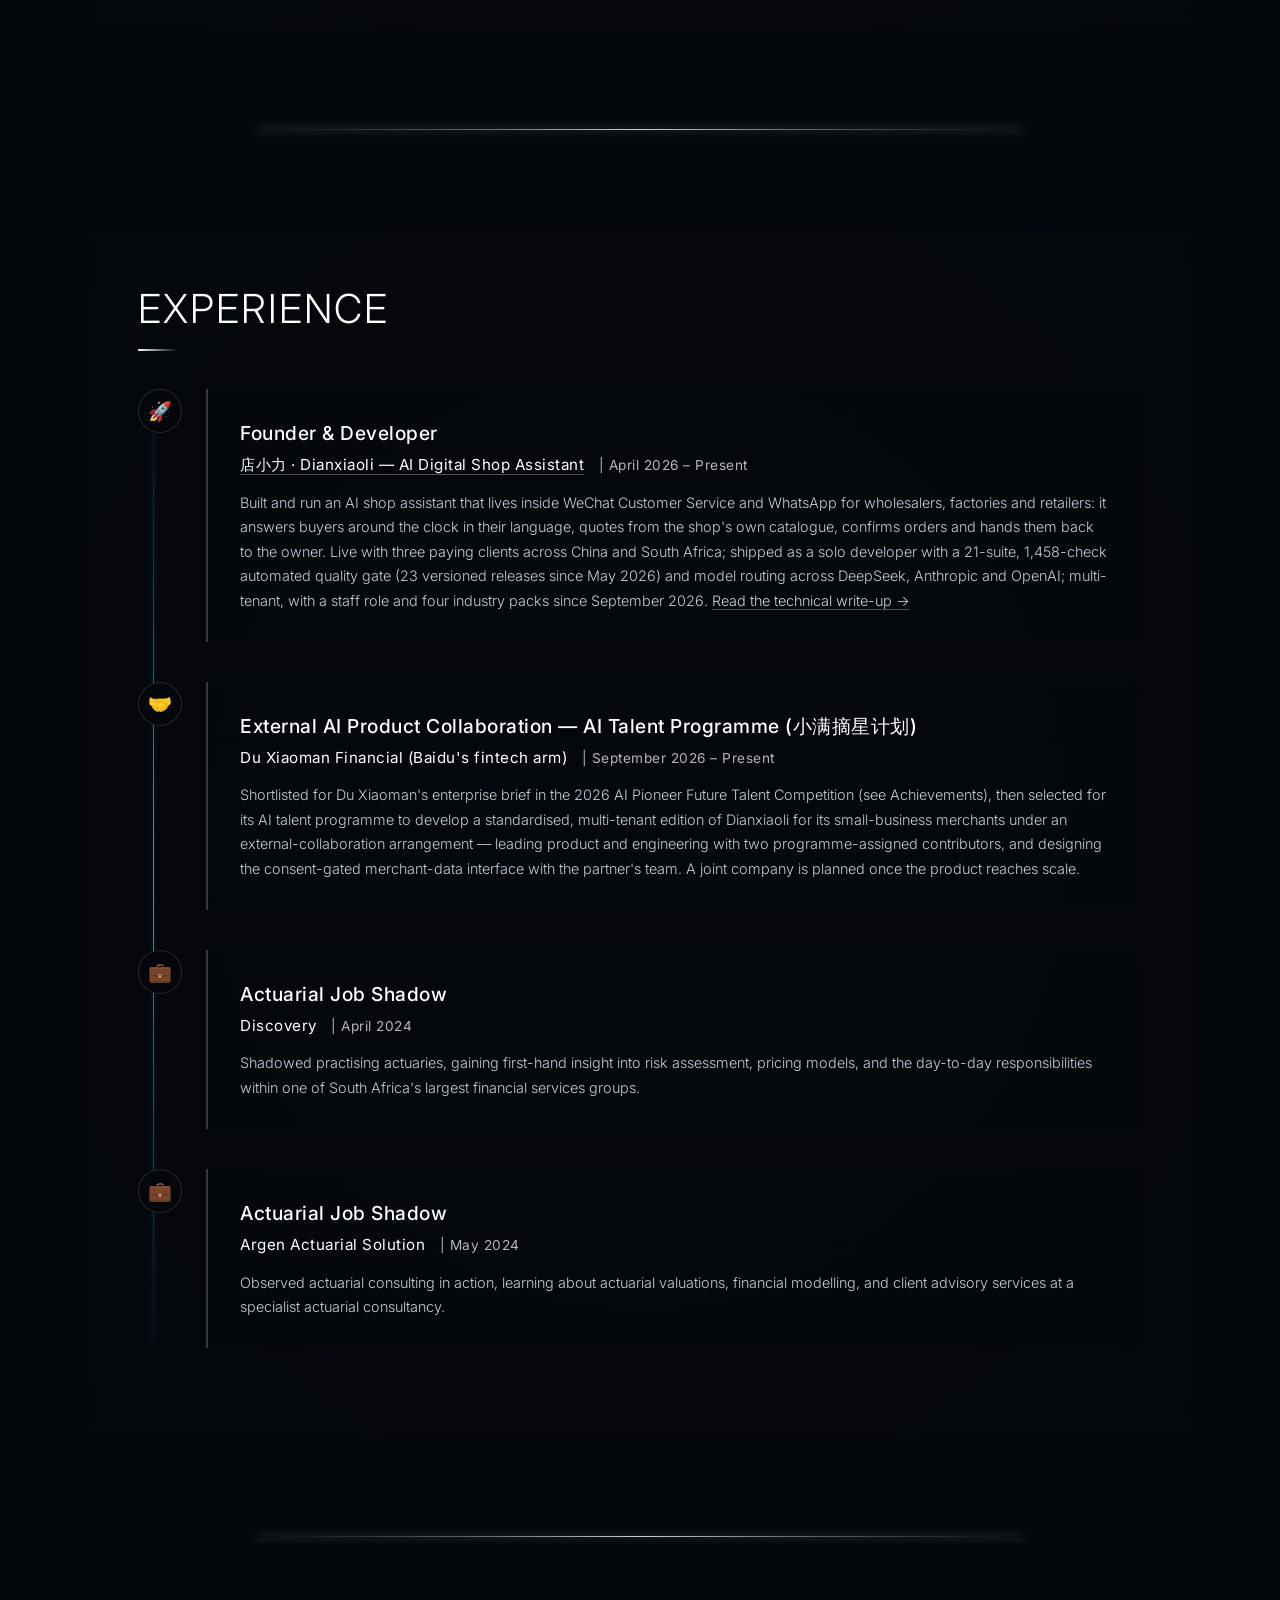
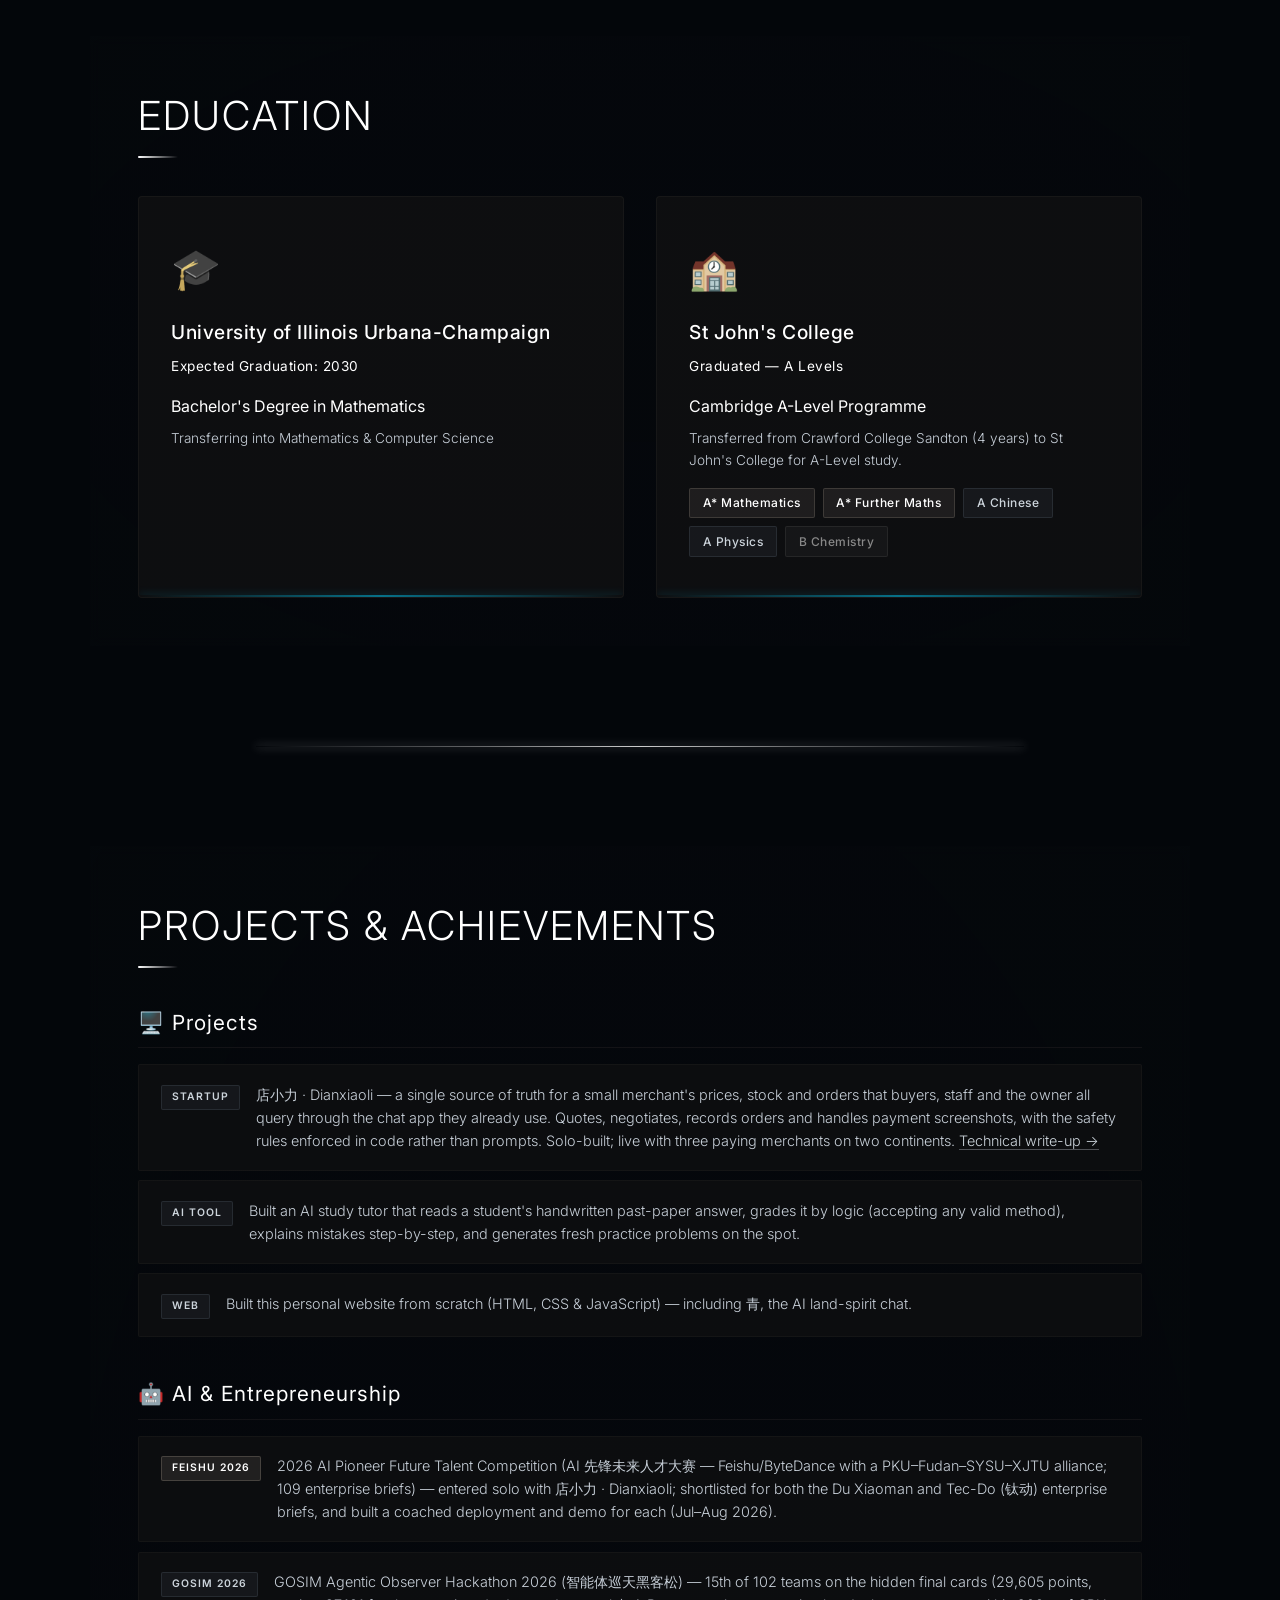
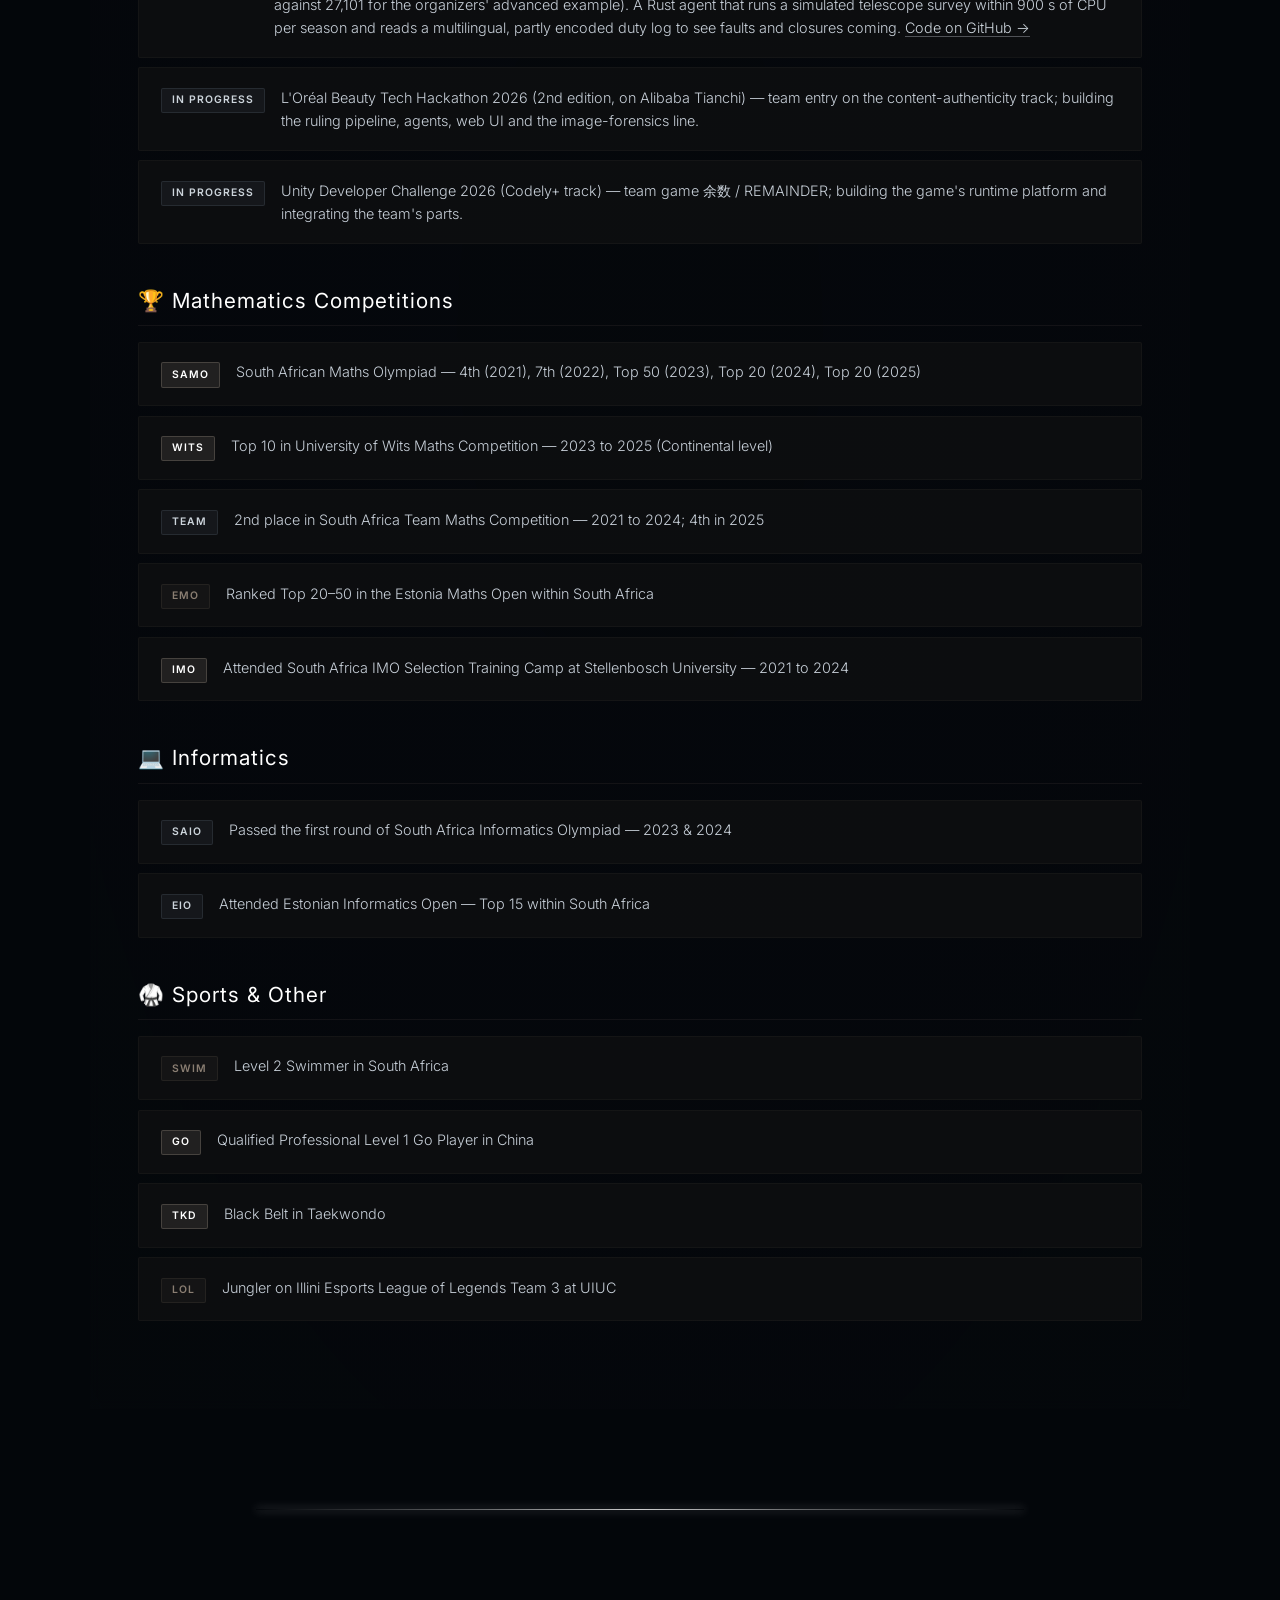
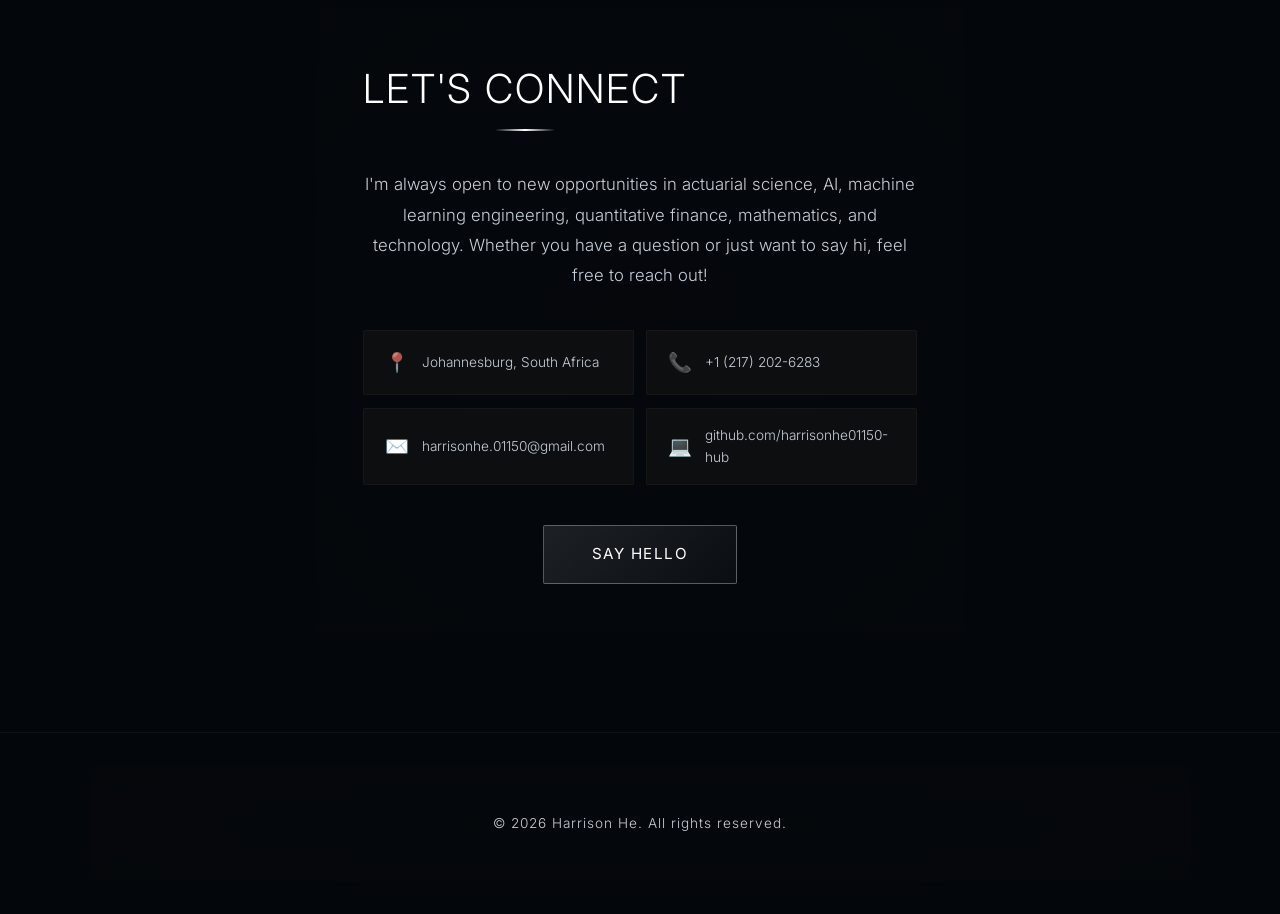
==== commit e488324b: "GOSIM hackathon result: 15th of 102, link to the code; cache-bust i18n" ====
--- a/index.html
+++ b/index.html
@@ -214,16 +214,16 @@
                         <p data-i18n="ach.ai.feishu">2026 AI Pioneer Future Talent Competition (AI 先锋未来人才大赛 &mdash; Feishu/ByteDance with a PKU&ndash;Fudan&ndash;SYSU&ndash;XJTU alliance; 109 enterprise briefs) &mdash; entered solo with 店小力 · Dianxiaoli; shortlisted for both the Du Xiaoman and Tec-Do (钛动) enterprise briefs, and built a coached deployment and demo for each (Jul&ndash;Aug 2026).</p>
                     </div>
                     <div class="achievement-item">
+                        <span class="achievement-badge badge-silver">GOSIM 2026</span>
+                        <p data-i18n="ach.ai.gosim">GOSIM Agentic Observer Hackathon 2026 (智能体巡天黑客松) &mdash; 15th of 102 teams on the hidden final cards (29,605 points, against 27,101 for the organizers' advanced example). A Rust agent that runs a simulated telescope survey within 900&nbsp;s of CPU per season and reads a multilingual, partly encoded duty log to see faults and closures coming. <a href="https://github.com/harrisonhe01150-hub/gosim-survey26-agent" target="_blank" rel="noopener" style="color: var(--accent-mist); border-bottom: 1px solid rgba(205,213,220,0.35); white-space: nowrap;">Code on GitHub →</a></p>
+                    </div>
+                    <div class="achievement-item">
                         <span class="achievement-badge badge-silver" data-i18n="badge.inprogress">IN PROGRESS</span>
                         <p data-i18n="ach.ai.loreal">L'Or&eacute;al Beauty Tech Hackathon 2026 (2nd edition, on Alibaba Tianchi) &mdash; team entry on the content-authenticity track; building the ruling pipeline, agents, web UI and the image-forensics line.</p>
                     </div>
                     <div class="achievement-item">
                         <span class="achievement-badge badge-silver" data-i18n="badge.inprogress">IN PROGRESS</span>
                         <p data-i18n="ach.ai.unity">Unity Developer Challenge 2026 (Codely+ track) &mdash; team game 余数 / REMAINDER; building the game's runtime platform and integrating the team's parts.</p>
-                    </div>
-                    <div class="achievement-item">
-                        <span class="achievement-badge badge-silver" data-i18n="badge.inprogress">IN PROGRESS</span>
-                        <p data-i18n="ach.ai.gosim">GOSIM Agentic Observer Hackathon 2026 (智能体巡天黑客松) &mdash; entry in progress.</p>
                     </div>
                 </div>
             </div>
@@ -350,7 +350,7 @@
     </footer>
 
     <script src="js/script.js?v=2"></script>
-    <script src="js/i18n.js?v=2"></script>
+    <script src="js/i18n.js?v=3"></script>
     <script>
         // Qing AI Modal Logic
         const qingBtn = document.getElementById('qing-float-btn');
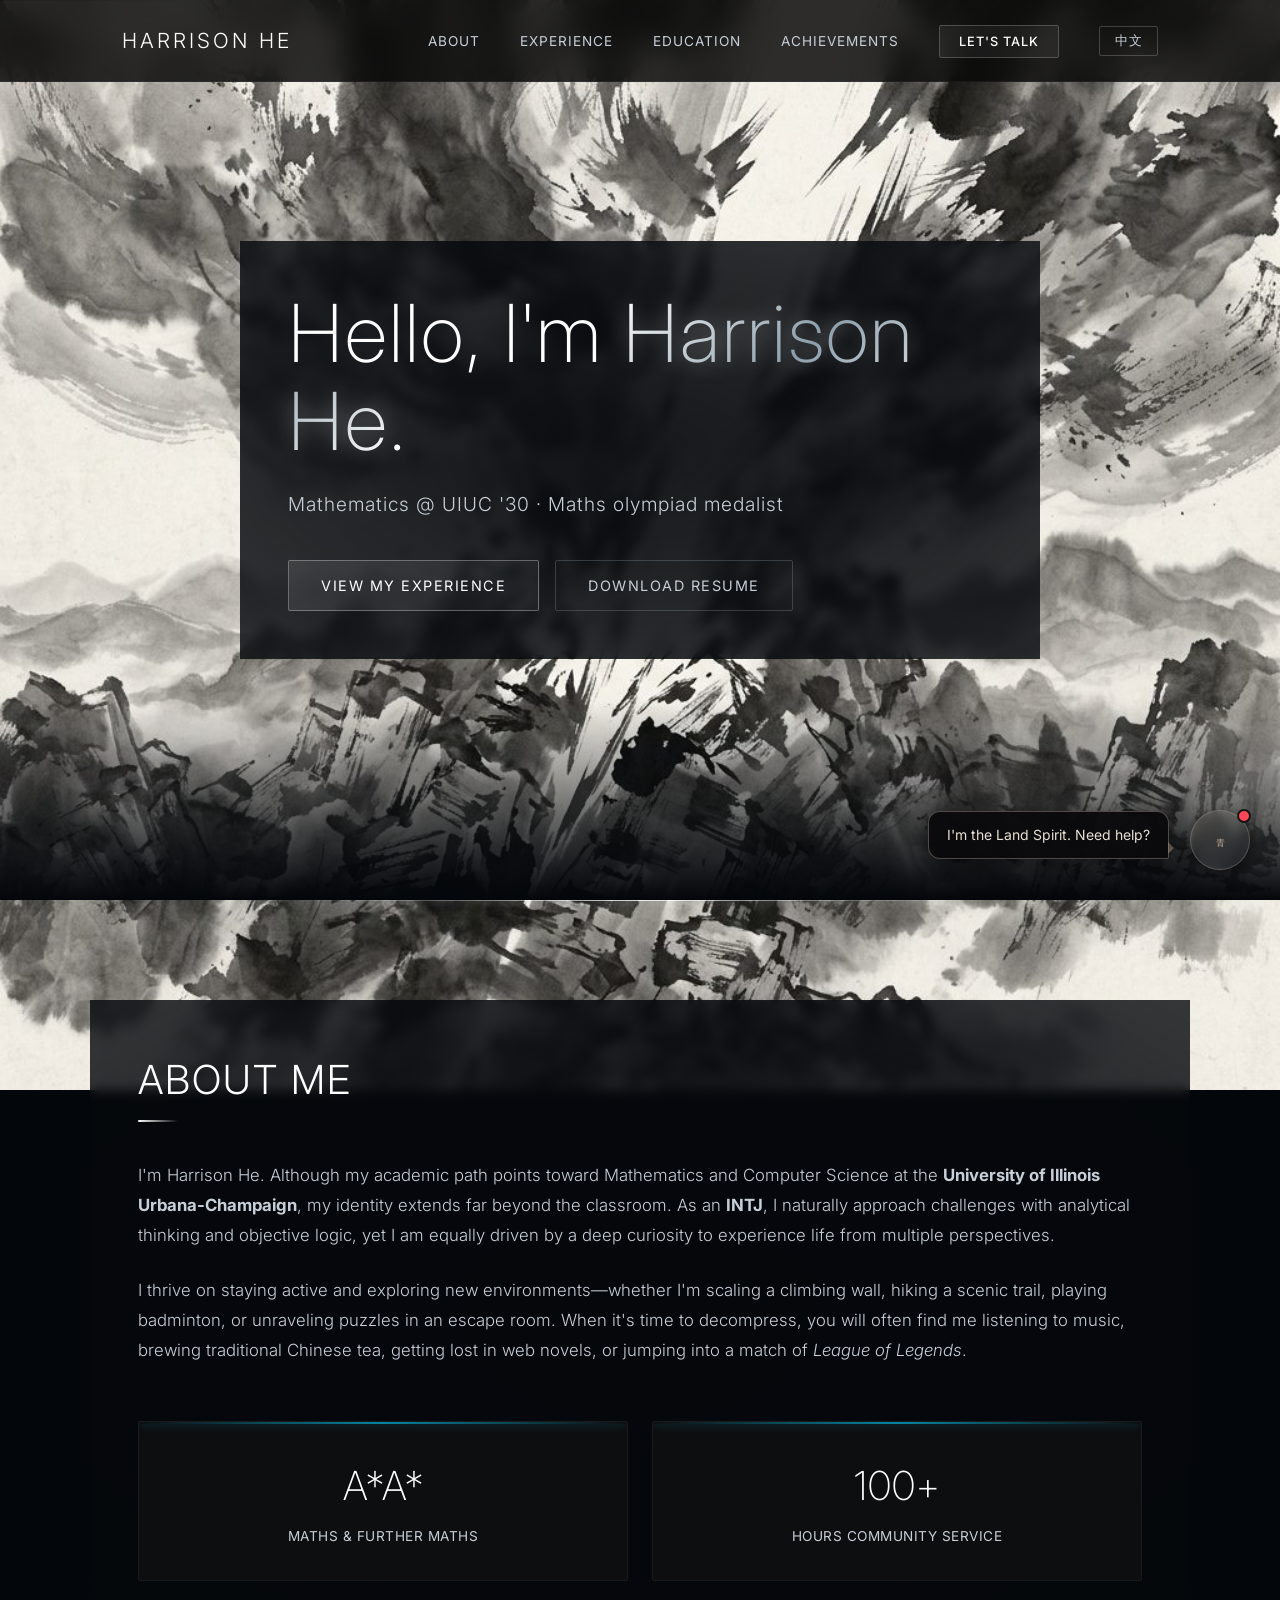
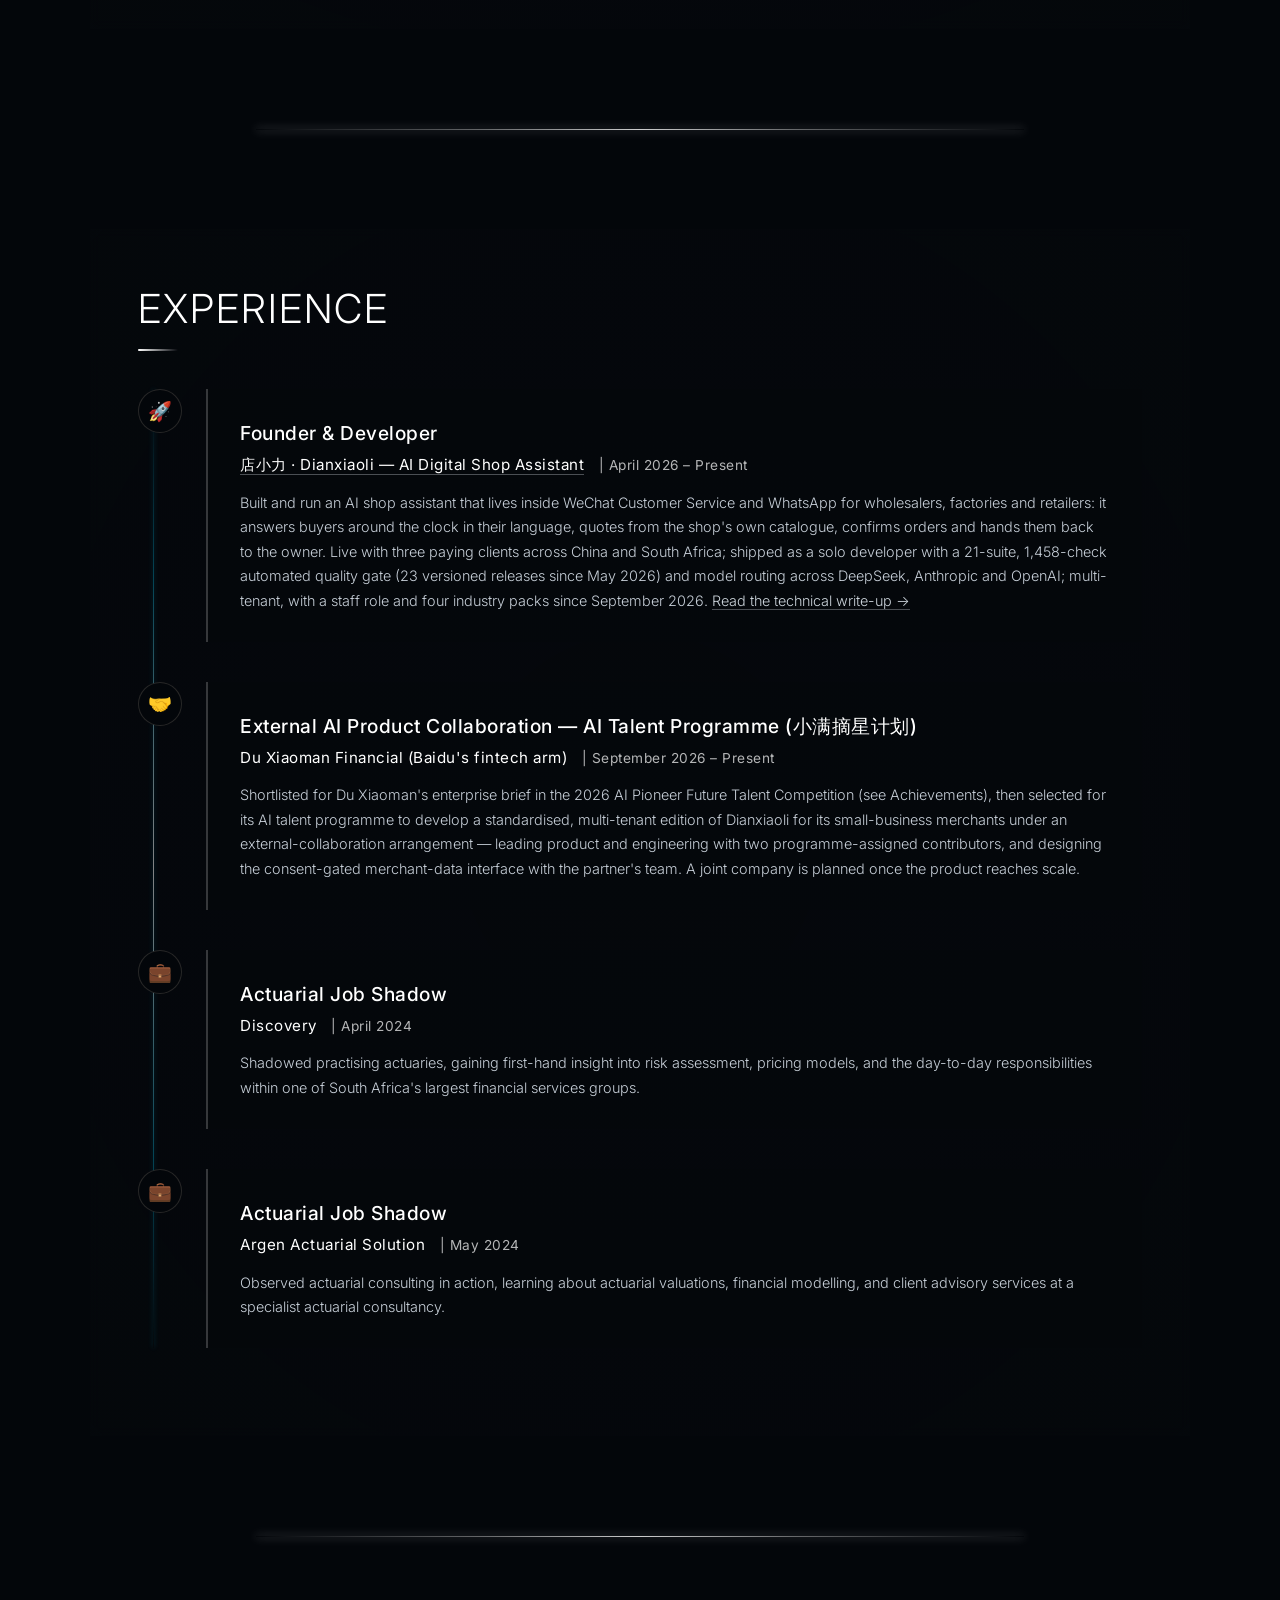
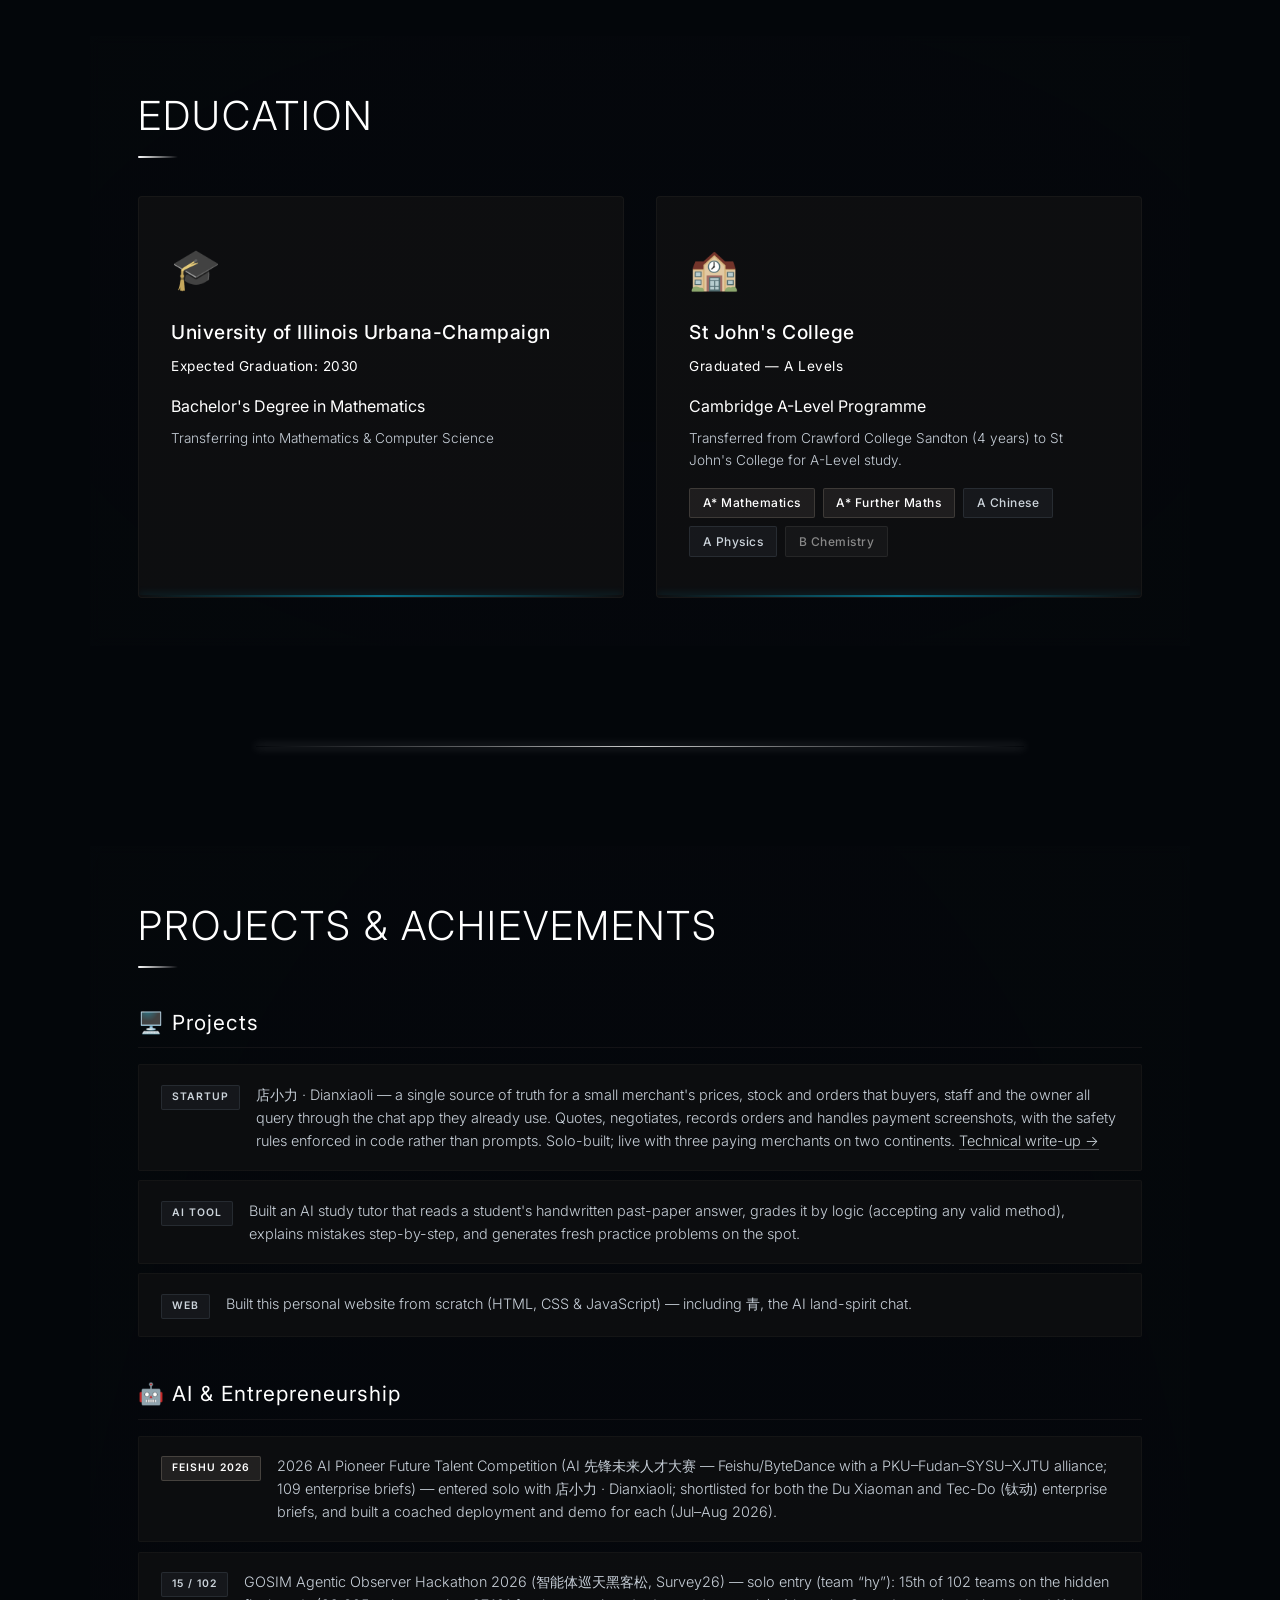
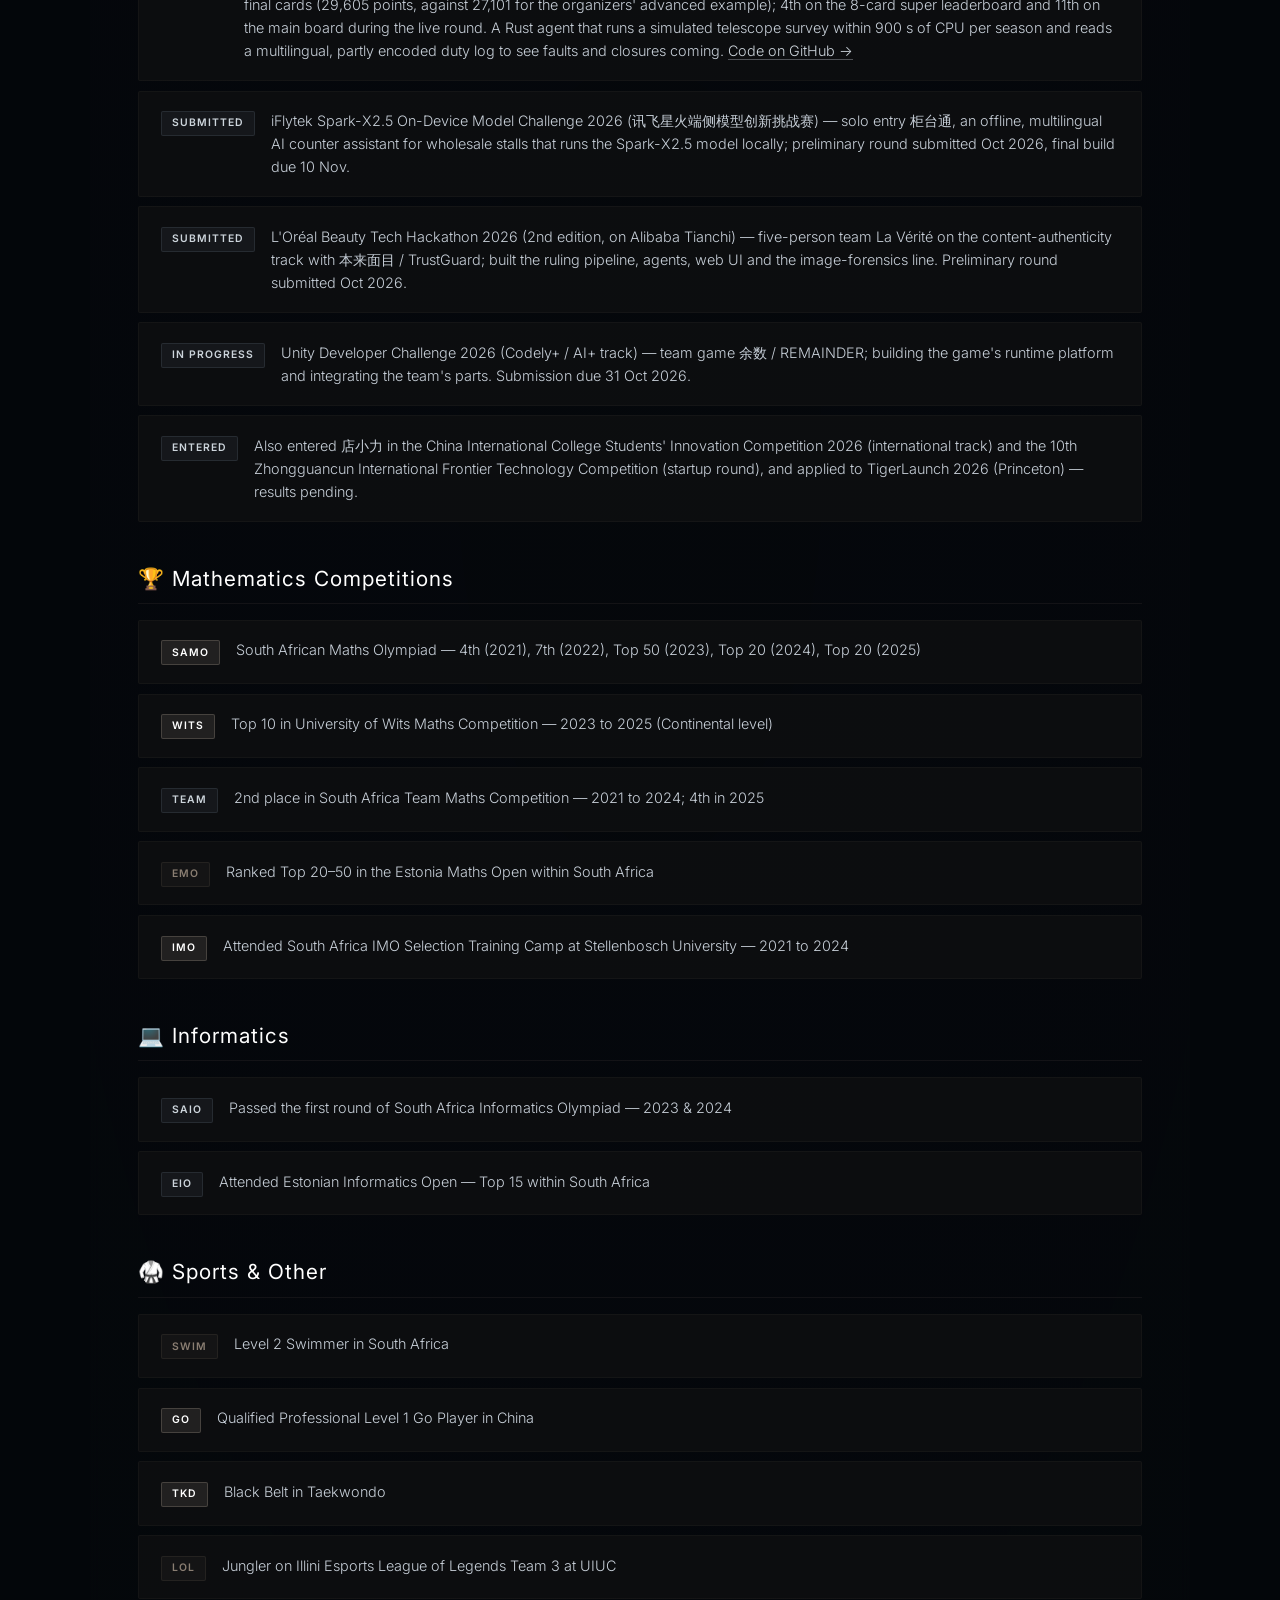
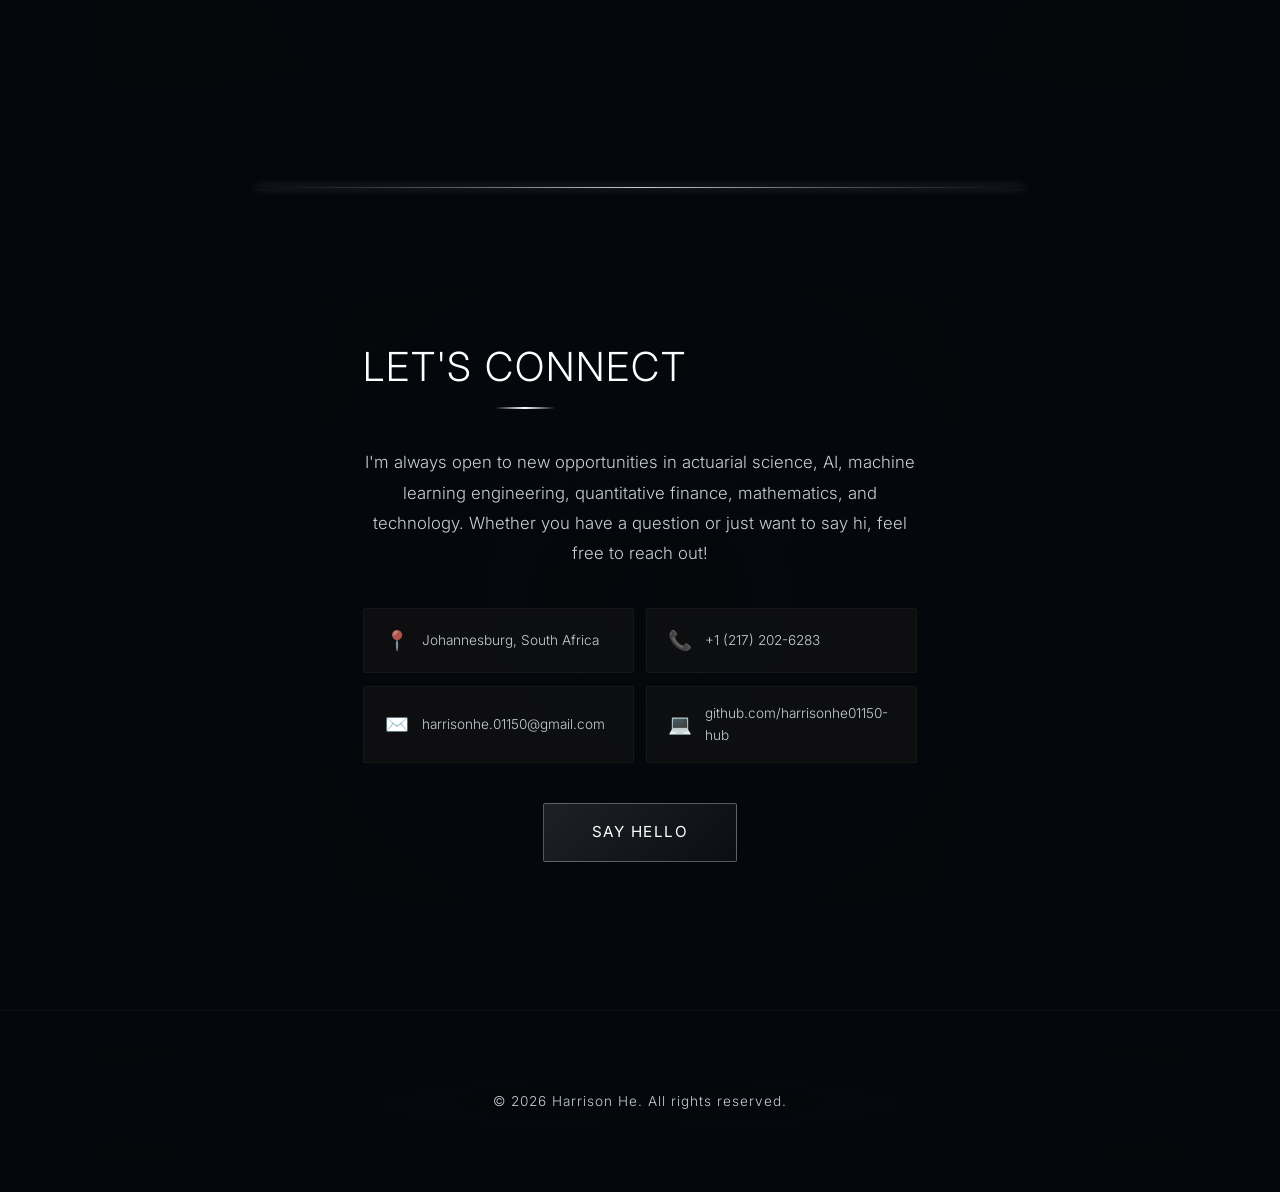
==== commit b4859c0a: "site: competition results (GOSIM ranks, iFlytek, L'Oreal submitted); qing v14, i18n v4 Co-Authored-B" ====
--- a/index.html
+++ b/index.html
@@ -214,16 +214,24 @@
                         <p data-i18n="ach.ai.feishu">2026 AI Pioneer Future Talent Competition (AI 先锋未来人才大赛 &mdash; Feishu/ByteDance with a PKU&ndash;Fudan&ndash;SYSU&ndash;XJTU alliance; 109 enterprise briefs) &mdash; entered solo with 店小力 · Dianxiaoli; shortlisted for both the Du Xiaoman and Tec-Do (钛动) enterprise briefs, and built a coached deployment and demo for each (Jul&ndash;Aug 2026).</p>
                     </div>
                     <div class="achievement-item">
-                        <span class="achievement-badge badge-silver">GOSIM 2026</span>
-                        <p data-i18n="ach.ai.gosim">GOSIM Agentic Observer Hackathon 2026 (智能体巡天黑客松) &mdash; 15th of 102 teams on the hidden final cards (29,605 points, against 27,101 for the organizers' advanced example). A Rust agent that runs a simulated telescope survey within 900&nbsp;s of CPU per season and reads a multilingual, partly encoded duty log to see faults and closures coming. <a href="https://github.com/harrisonhe01150-hub/gosim-survey26-agent" target="_blank" rel="noopener" style="color: var(--accent-mist); border-bottom: 1px solid rgba(205,213,220,0.35); white-space: nowrap;">Code on GitHub →</a></p>
+                        <span class="achievement-badge badge-silver">15 / 102</span>
+                        <p data-i18n="ach.ai.gosim">GOSIM Agentic Observer Hackathon 2026 (智能体巡天黑客松, Survey26) &mdash; solo entry (team &ldquo;hy&rdquo;): 15th of 102 teams on the hidden final cards (29,605 points, against 27,101 for the organizers' advanced example); 4th on the 8-card super leaderboard and 11th on the main board during the live round. A Rust agent that runs a simulated telescope survey within 900&nbsp;s of CPU per season and reads a multilingual, partly encoded duty log to see faults and closures coming. <a href="https://github.com/harrisonhe01150-hub/gosim-survey26-agent" target="_blank" rel="noopener" style="color: var(--accent-mist); border-bottom: 1px solid rgba(205,213,220,0.35); white-space: nowrap;">Code on GitHub &rarr;</a></p>
+                    </div>
+                    <div class="achievement-item">
+                        <span class="achievement-badge badge-silver" data-i18n="badge.submitted">SUBMITTED</span>
+                        <p data-i18n="ach.ai.xfyun">iFlytek Spark-X2.5 On-Device Model Challenge 2026 (讯飞星火端侧模型创新挑战赛) &mdash; solo entry 柜台通, an offline, multilingual AI counter assistant for wholesale stalls that runs the Spark-X2.5 model locally; preliminary round submitted Oct 2026, final build due 10 Nov.</p>
+                    </div>
+                    <div class="achievement-item">
+                        <span class="achievement-badge badge-silver" data-i18n="badge.submitted">SUBMITTED</span>
+                        <p data-i18n="ach.ai.loreal">L'Or&eacute;al Beauty Tech Hackathon 2026 (2nd edition, on Alibaba Tianchi) &mdash; five-person team La V&eacute;rit&eacute; on the content-authenticity track with 本来面目 / TrustGuard; built the ruling pipeline, agents, web UI and the image-forensics line. Preliminary round submitted Oct 2026.</p>
                     </div>
                     <div class="achievement-item">
                         <span class="achievement-badge badge-silver" data-i18n="badge.inprogress">IN PROGRESS</span>
-                        <p data-i18n="ach.ai.loreal">L'Or&eacute;al Beauty Tech Hackathon 2026 (2nd edition, on Alibaba Tianchi) &mdash; team entry on the content-authenticity track; building the ruling pipeline, agents, web UI and the image-forensics line.</p>
-                    </div>
-                    <div class="achievement-item">
-                        <span class="achievement-badge badge-silver" data-i18n="badge.inprogress">IN PROGRESS</span>
-                        <p data-i18n="ach.ai.unity">Unity Developer Challenge 2026 (Codely+ track) &mdash; team game 余数 / REMAINDER; building the game's runtime platform and integrating the team's parts.</p>
+                        <p data-i18n="ach.ai.unity">Unity Developer Challenge 2026 (Codely+ / AI+ track) &mdash; team game 余数 / REMAINDER; building the game's runtime platform and integrating the team's parts. Submission due 31 Oct 2026.</p>
+                    </div>
+                    <div class="achievement-item">
+                        <span class="achievement-badge badge-silver" data-i18n="badge.entered">ENTERED</span>
+                        <p data-i18n="ach.ai.entered">Also entered 店小力 in the China International College Students' Innovation Competition 2026 (international track) and the 10th Zhongguancun International Frontier Technology Competition (startup round), and applied to TigerLaunch 2026 (Princeton) &mdash; results pending.</p>
                     </div>
                 </div>
             </div>
@@ -350,7 +358,7 @@
     </footer>
 
     <script src="js/script.js?v=2"></script>
-    <script src="js/i18n.js?v=3"></script>
+    <script src="js/i18n.js?v=4"></script>
     <script>
         // Qing AI Modal Logic
         const qingBtn = document.getElementById('qing-float-btn');
